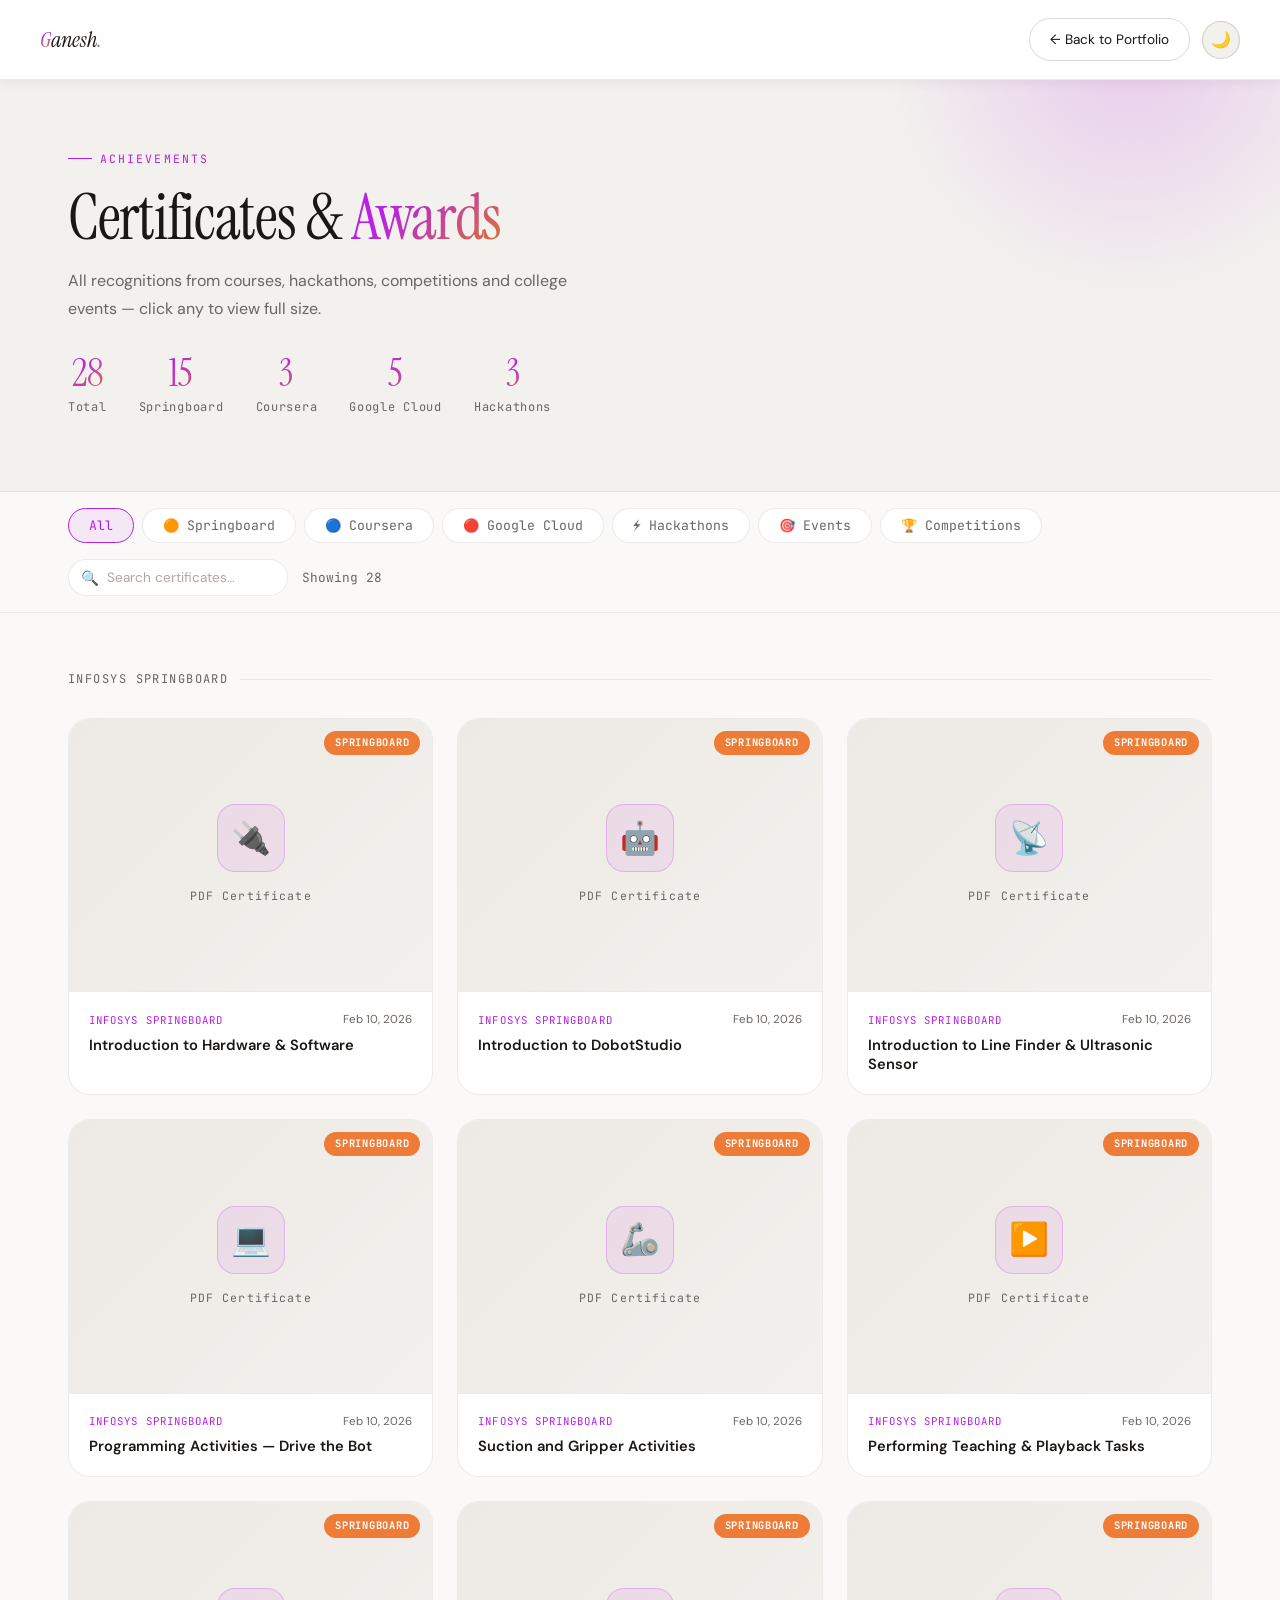
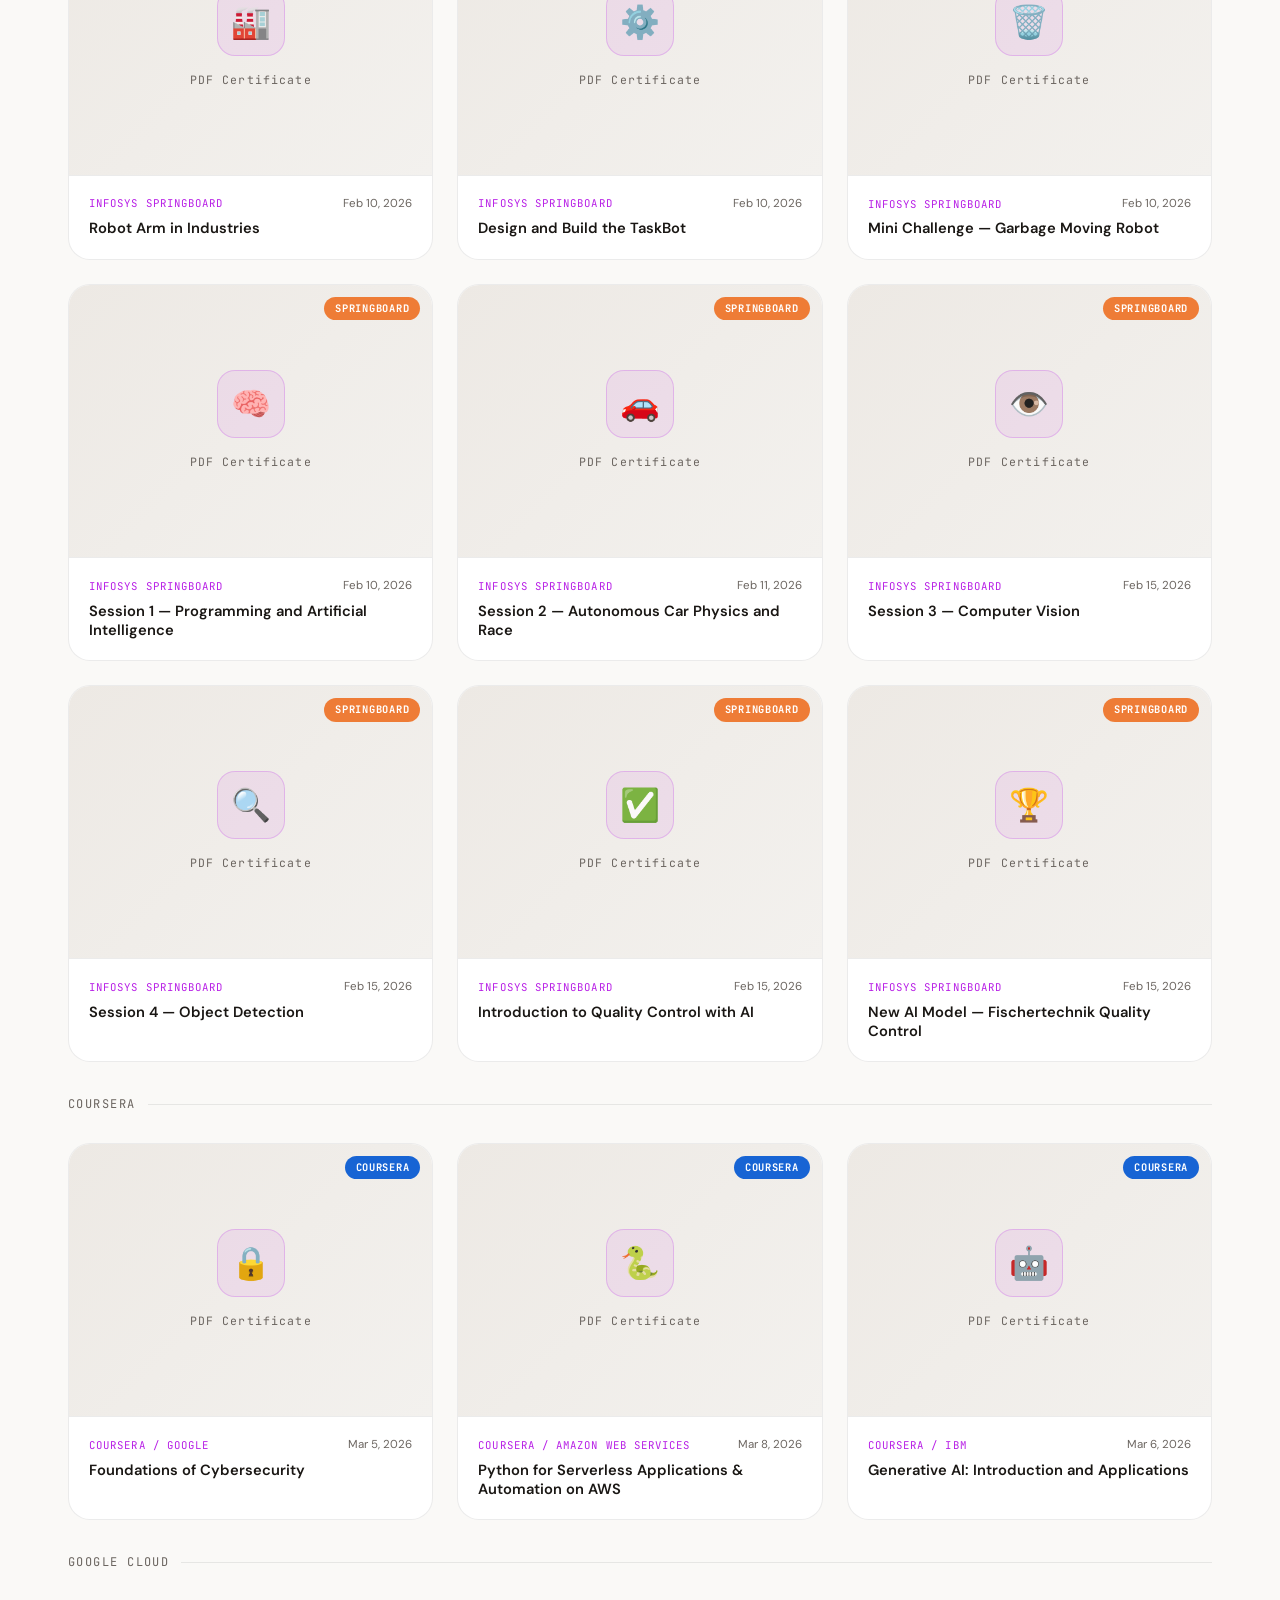
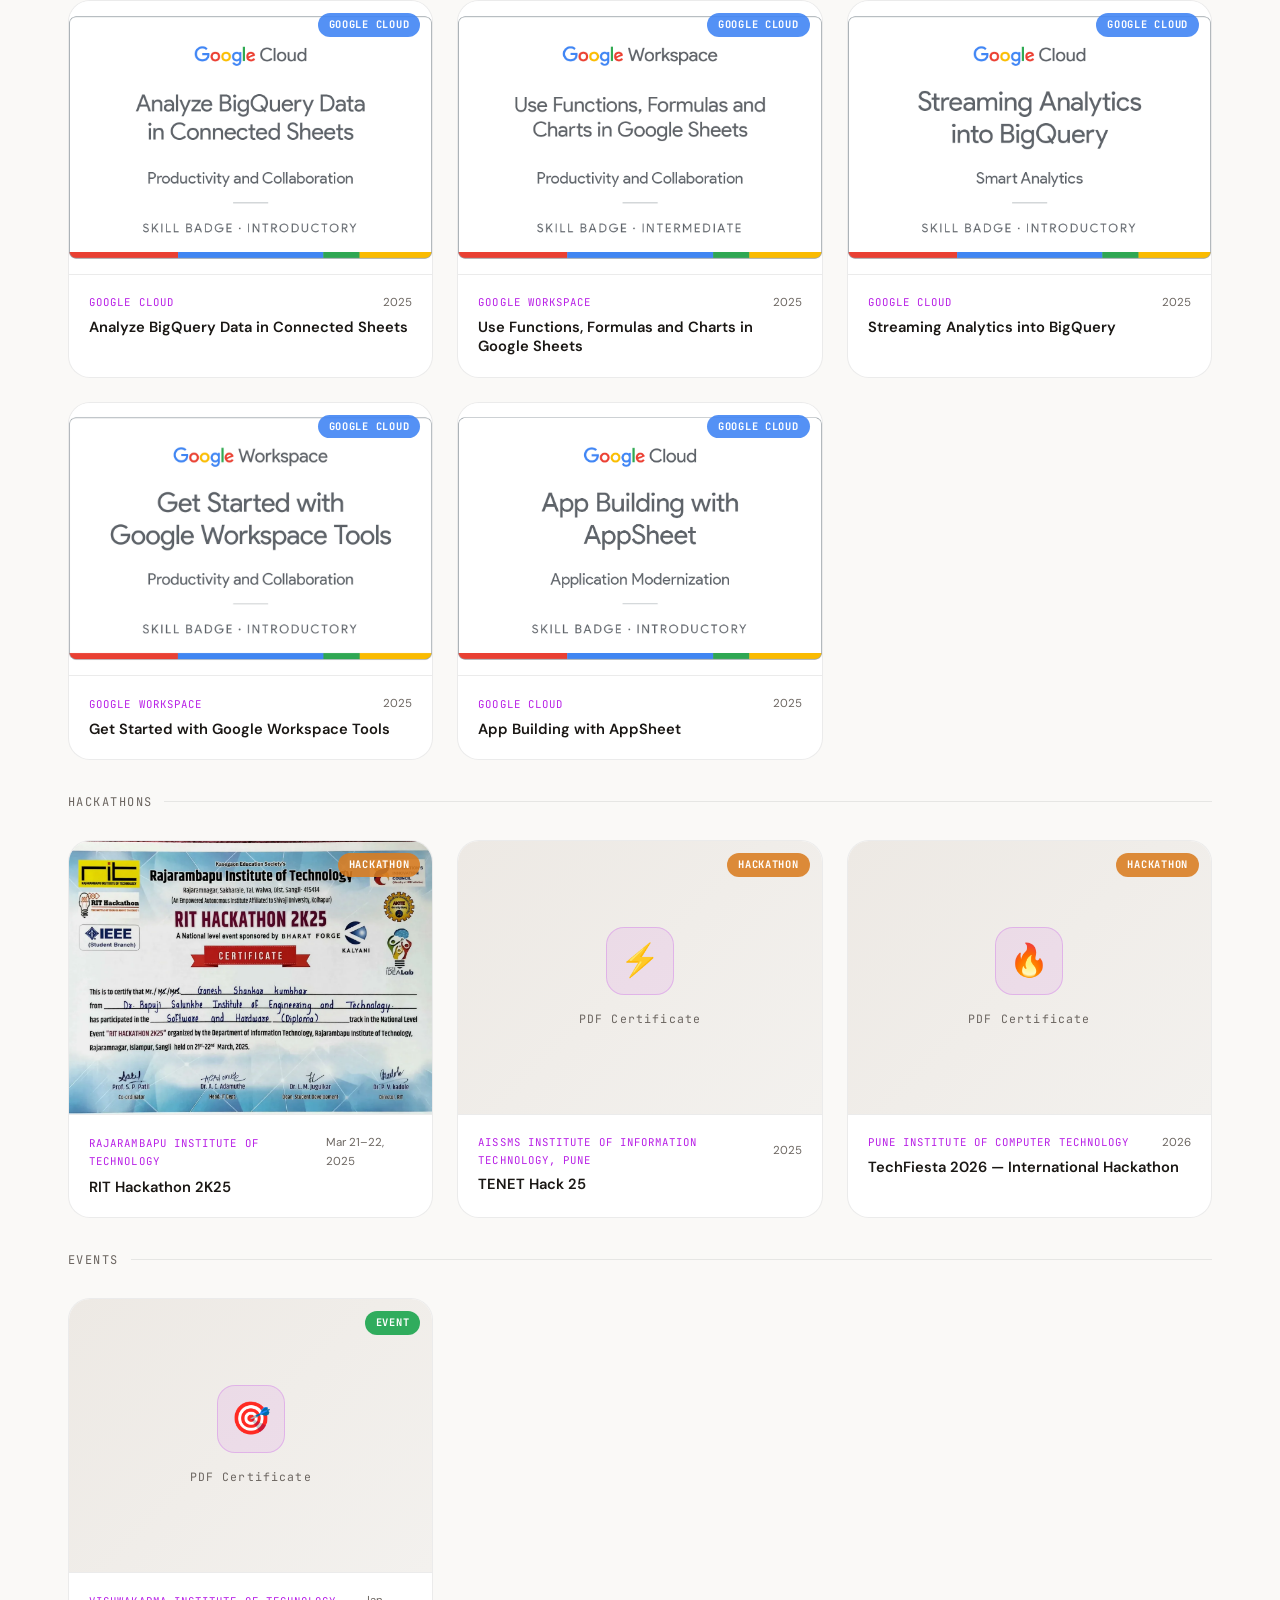
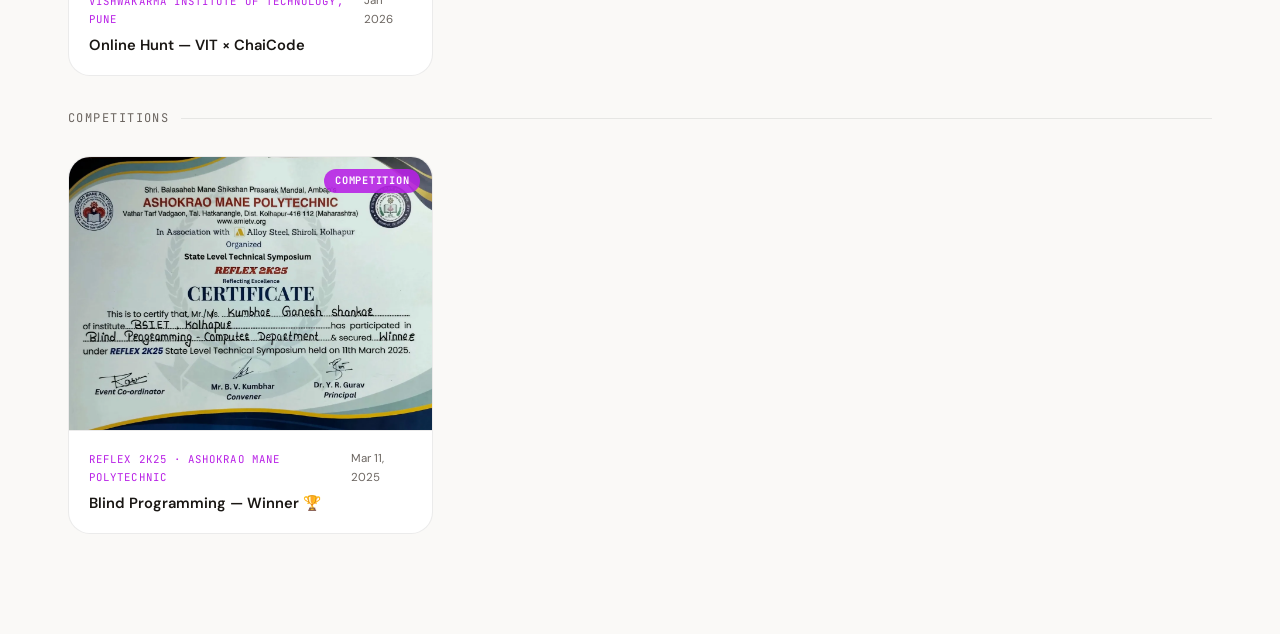
==== certificates.html @ c83dd545 "Fresh portfolio deploy" ====
<!DOCTYPE html>
<html lang="en" data-theme="light">
<head>
  <meta charset="UTF-8" />
  <meta name="viewport" content="width=device-width, initial-scale=1.0" />
  <title>Certificates & Awards — Ganesh Kumbhar</title>
  <link rel="preconnect" href="https://fonts.googleapis.com" />
  <link rel="preconnect" href="https://fonts.gstatic.com" crossorigin />
  <link href="https://fonts.googleapis.com/css2?family=Instrument+Serif:ital@0;1&family=DM+Sans:ital,opsz,wght@0,9..40,300;0,9..40,400;0,9..40,500;0,9..40,600&family=JetBrains+Mono:wght@400;500&display=swap" rel="stylesheet" />
  <link rel="icon" type="image/svg+xml" href="data:image/svg+xml,<svg xmlns='http://www.w3.org/2000/svg' viewBox='0 0 100 100'><defs><linearGradient id='g' x1='0%25' y1='0%25' x2='100%25' y2='100%25'><stop offset='0%25' style='stop-color:%23b820e6'/><stop offset='100%25' style='stop-color:%23da7d20'/></linearGradient></defs><rect width='100' height='100' rx='22' fill='url(%23g)'/><text x='50' y='72' font-family='Georgia' font-size='62' font-weight='bold' fill='white' text-anchor='middle'>G</text></svg>" />
  <style>
  :root {
    --bg:#faf9f7; --bg2:#f3f1ee; --bg3:#ede9e4;
    --surface:#ffffff;
    --border:rgba(0,0,0,0.08);
    --border2:rgba(0,0,0,0.15);
    --text:#1a1714; --text2:#6b6560; --text3:#b0a99f;
    --accent:#b820e6; --accent2:#da7d20;
    --accent-soft:rgba(184,32,230,0.08);
    --accent-glow:rgba(184,32,230,0.18);
    --grad:linear-gradient(135deg,#b820e6,#da7d20);
    --grad-text:linear-gradient(135deg,#b820e6 30%,#da7d20);
    --shadow-sm:0 2px 12px rgba(0,0,0,0.06);
    --shadow-md:0 8px 32px rgba(0,0,0,0.10);
    --shadow-lg:0 24px 60px rgba(0,0,0,0.13);
    --radius:14px; --radius-lg:22px; --radius-xl:32px;
    --ease:cubic-bezier(.4,0,.2,1); --t:0.28s;
  }
  [data-theme="dark"] {
    --bg:#0e0c0a; --bg2:#141210; --bg3:#1c1916;
    --surface:#1e1b17;
    --border:rgba(255,255,255,0.07);
    --border2:rgba(255,255,255,0.14);
    --text:#f0ece6; --text2:#9a9089; --text3:#4a4540;
    --accent:#d44aff; --accent2:#ff8c30;
    --accent-soft:rgba(212,74,255,0.10);
    --accent-glow:rgba(212,74,255,0.22);
    --grad:linear-gradient(135deg,#d44aff,#ff8c30);
    --grad-text:linear-gradient(135deg,#d44aff 30%,#ff8c30);
    --shadow-sm:0 2px 12px rgba(0,0,0,0.3);
    --shadow-md:0 8px 32px rgba(0,0,0,0.4);
    --shadow-lg:0 24px 60px rgba(0,0,0,0.55);
  }
  *,*::before,*::after{margin:0;padding:0;box-sizing:border-box}
  html{scroll-behavior:smooth}
  body{font-family:'DM Sans',sans-serif;background:var(--bg);color:var(--text);line-height:1.7;overflow-x:hidden;transition:background var(--t) var(--ease),color var(--t) var(--ease)}
  a{color:inherit;text-decoration:none}
  img{display:block;max-width:100%}
  button{font-family:inherit;cursor:pointer}
  ::-webkit-scrollbar{width:4px}
  ::-webkit-scrollbar-track{background:var(--bg)}
  ::-webkit-scrollbar-thumb{background:var(--accent);border-radius:2px}
  ::selection{background:var(--accent-soft);color:var(--accent)}
  .container{max-width:1200px;margin:0 auto;padding:0 28px}
  .grad-text{background:var(--grad-text);-webkit-background-clip:text;-webkit-text-fill-color:transparent;background-clip:text}
  .reveal{opacity:0;transform:translateY(22px);transition:opacity .6s var(--ease),transform .6s var(--ease)}
  .reveal.in{opacity:1;transform:none}
  /* NAV */
  .nav{
    position:fixed;top:0;inset-inline:0;z-index:999;
    padding:18px 40px;
    display:flex;align-items:center;justify-content:space-between;
    background:var(--surface);
    border-bottom:1px solid var(--border);
    box-shadow:var(--shadow-sm);
    backdrop-filter:blur(16px);
    transition:all var(--t) var(--ease);
  }
  .nav-logo{font-family:'Instrument Serif',serif;font-size:1.4rem;font-style:italic;color:var(--text)}
  .nav-logo span{background:var(--grad-text);-webkit-background-clip:text;-webkit-text-fill-color:transparent;background-clip:text}
  .nav-right{display:flex;align-items:center;gap:12px}
  .back-btn{
    display:flex;align-items:center;gap:7px;
    padding:9px 20px;border-radius:50px;
    border:1.5px solid var(--border2);
    font-size:0.85rem;color:var(--text);
    transition:all var(--t) var(--ease);
  }
  .back-btn:hover{border-color:var(--accent);color:var(--accent);transform:translateX(-2px)}
  .theme-btn{
    width:38px;height:38px;border-radius:50%;
    border:1.5px solid var(--border2);background:var(--bg2);
    display:flex;align-items:center;justify-content:center;
    font-size:1rem;transition:all var(--t) var(--ease);color:var(--text2);
  }
  .theme-btn:hover{border-color:var(--accent);transform:rotate(20deg)}
  /* PAGE HERO */
  .page-hero{
    padding:140px 0 72px;
    background:var(--bg2);
    border-bottom:1px solid var(--border);
    position:relative;
    overflow:hidden;
  }
  .page-hero::before{
    content:'';position:absolute;top:-200px;right:-100px;
    width:500px;height:500px;border-radius:50%;
    background:radial-gradient(circle,var(--accent-glow),transparent 70%);
    pointer-events:none;
  }
  .page-hero-tag{
    display:inline-flex;align-items:center;gap:8px;
    font-family:'JetBrains Mono',monospace;font-size:0.72rem;
    color:var(--accent);letter-spacing:0.18em;text-transform:uppercase;
    margin-bottom:16px;
  }
  .page-hero-tag::before{content:'';display:inline-block;width:24px;height:1px;background:var(--accent)}
  .page-hero h1{
    font-family:'Instrument Serif',serif;
    font-size:clamp(2.4rem,5vw,4rem);
    font-weight:400;line-height:1.05;letter-spacing:-0.02em;
    margin-bottom:16px;
  }
  .page-hero p{color:var(--text2);font-size:1rem;max-width:500px;margin-bottom:32px}
  .cert-stats{display:flex;gap:32px;flex-wrap:wrap}
  .cert-stat{text-align:center}
  .cert-stat-n{
    font-family:'Instrument Serif',serif;font-size:2.4rem;
    background:var(--grad-text);-webkit-background-clip:text;-webkit-text-fill-color:transparent;background-clip:text;
    display:block;line-height:1;
  }
  .cert-stat-l{font-size:0.75rem;color:var(--text2);font-family:'JetBrains Mono',monospace;letter-spacing:0.06em}
  /* TOOLBAR */
  .toolbar{
    position:sticky;top:57px;z-index:100;
    background:var(--bg);
    border-bottom:1px solid var(--border);
    padding:16px 0;
    backdrop-filter:blur(12px);
  }
  .toolbar-inner{display:flex;align-items:center;justify-content:space-between;gap:16px;flex-wrap:wrap}
  .filter-tabs{display:flex;gap:8px;flex-wrap:wrap}
  .ftab{
    padding:8px 20px;border-radius:50px;
    border:1.5px solid var(--border);background:var(--surface);
    font-size:0.82rem;font-family:'JetBrains Mono',monospace;
    color:var(--text2);transition:all var(--t) var(--ease);
  }
  .ftab.active,.ftab:hover{background:var(--accent-soft);border-color:var(--accent);color:var(--accent)}
  .search-wrap{position:relative}
  .search-input{
    padding:9px 16px 9px 38px;
    border:1.5px solid var(--border);border-radius:50px;
    background:var(--surface);color:var(--text);
    font-family:'DM Sans',sans-serif;font-size:0.85rem;
    width:220px;outline:none;
    transition:all var(--t) var(--ease);
  }
  .search-input:focus{border-color:var(--accent);box-shadow:0 0 0 3px var(--accent-soft);width:260px}
  .search-input::placeholder{color:var(--text3)}
  .search-icon{position:absolute;left:13px;top:50%;transform:translateY(-50%);font-size:0.9rem;pointer-events:none;color:var(--text3)}
  .count-label{font-size:0.8rem;color:var(--text2);font-family:'JetBrains Mono',monospace;white-space:nowrap}
  /* GALLERY */
  .gallery-section{padding:48px 0 100px}
  .cert-gallery{
    display:grid;
    grid-template-columns:repeat(auto-fill,minmax(290px,1fr));
    gap:24px;
  }
  .cert-group-label{
    grid-column:1/-1;
    display:flex;align-items:center;gap:12px;
    padding:8px 0 4px;
    font-family:'JetBrains Mono',monospace;font-size:0.75rem;
    color:var(--text2);letter-spacing:0.12em;text-transform:uppercase;
  }
  .cert-group-label::after{content:'';flex:1;height:1px;background:var(--border)}
  .cert-tile{
    background:var(--surface);
    border:1.5px solid var(--border);
    border-radius:var(--radius-lg);
    overflow:hidden;cursor:pointer;
    transition:all var(--t) var(--ease);
    position:relative;
  }
  .cert-tile:hover{border-color:var(--accent);transform:translateY(-6px);box-shadow:var(--shadow-lg)}
  .cert-thumb{
    width:100%;aspect-ratio:4/3;
    background:var(--bg3);
    display:flex;align-items:center;justify-content:center;
    position:relative;overflow:hidden;
  }
  .cert-thumb img{
    width:100%;height:100%;object-fit:cover;
    transition:transform 0.4s var(--ease);
  }
  .cert-tile:hover .cert-thumb img{transform:scale(1.06)}
  .thumb-pdf{
    width:100%;height:100%;
    display:flex;flex-direction:column;align-items:center;justify-content:center;gap:14px;
    background:linear-gradient(135deg,var(--bg3),var(--bg2));
  }
  .thumb-pdf-icon{
    width:68px;height:68px;border-radius:18px;
    background:var(--accent-soft);border:1.5px solid rgba(184,32,230,0.22);
    display:flex;align-items:center;justify-content:center;font-size:2rem;
  }
  .thumb-pdf span{font-size:0.72rem;color:var(--text2);font-family:'JetBrains Mono',monospace;letter-spacing:0.1em}
  .thumb-placeholder{
    width:100%;height:100%;
    display:flex;flex-direction:column;align-items:center;justify-content:center;gap:10px;
  }
  .thumb-placeholder .ph-emoji{font-size:2.8rem;opacity:.45}
  .thumb-placeholder span{font-size:0.7rem;color:var(--text3);font-family:'JetBrains Mono',monospace}
  .thumb-overlay{
    position:absolute;inset:0;
    background:rgba(0,0,0,0.48);
    display:flex;align-items:center;justify-content:center;
    opacity:0;transition:opacity var(--t) var(--ease);
  }
  .cert-tile:hover .thumb-overlay{opacity:1}
  .view-pill{
    padding:10px 26px;background:#fff;color:#000;
    border-radius:50px;font-size:0.85rem;font-weight:700;
    display:flex;align-items:center;gap:6px;
    transform:translateY(8px);transition:transform var(--t) var(--ease);
  }
  .cert-tile:hover .view-pill{transform:translateY(0)}
  .ribbon{
    position:absolute;top:12px;right:12px;
    padding:3px 11px;border-radius:50px;
    font-size:0.65rem;font-family:'JetBrains Mono',monospace;
    font-weight:700;text-transform:uppercase;letter-spacing:0.07em;
  }
  .ribbon.springboard{background:rgba(239,113,35,.9);color:#fff}
  .ribbon.coursera{background:rgba(0,86,210,.9);color:#fff}
  .ribbon.google{background:rgba(66,133,244,.9);color:#fff}
  .ribbon.hackathon{background:rgba(218,125,32,.88);color:#fff}
  .ribbon.event{background:rgba(22,163,74,.88);color:#fff}
  .ribbon.competition{background:rgba(184,32,230,.88);color:#fff}
  .cert-info{padding:18px 20px 20px;border-top:1px solid var(--border)}
  .cert-meta{display:flex;align-items:center;justify-content:space-between;margin-bottom:6px}
  .cert-issuer{font-family:'JetBrains Mono',monospace;font-size:0.67rem;color:var(--accent);letter-spacing:0.1em;text-transform:uppercase}
  .cert-date{font-size:0.72rem;color:var(--text2)}
  .cert-name{font-weight:600;font-size:0.92rem;color:var(--text);line-height:1.3}
  .empty-state{
    grid-column:1/-1;text-align:center;
    padding:80px 20px;color:var(--text2);
  }
  .empty-state-icon{font-size:3rem;margin-bottom:16px}
  .empty-state h3{font-family:'Instrument Serif',serif;font-size:1.4rem;margin-bottom:8px;color:var(--text)}
  /* LIGHTBOX */
  .lightbox{
    position:fixed;inset:0;z-index:9000;
    background:rgba(0,0,0,0.93);
    display:flex;align-items:center;justify-content:center;
    padding:20px;
    opacity:0;pointer-events:none;
    transition:opacity 0.22s var(--ease);
  }
  .lightbox.open{opacity:1;pointer-events:all}
  .lb-box{
    position:relative;
    max-width:920px;width:100%;max-height:92vh;
    background:var(--surface);border-radius:var(--radius-xl);
    overflow:hidden;display:flex;flex-direction:column;
    transform:scale(0.93);transition:transform 0.26s var(--ease);
    box-shadow:0 40px 100px rgba(0,0,0,0.65);
  }
  .lightbox.open .lb-box{transform:scale(1)}
  .lb-head{
    display:flex;align-items:flex-start;justify-content:space-between;gap:16px;
    padding:22px 24px 14px;flex-shrink:0;
    border-bottom:1px solid var(--border);
  }
  .lb-issuer-tag{font-family:'JetBrains Mono',monospace;font-size:0.68rem;color:var(--accent);letter-spacing:0.12em;text-transform:uppercase}
  .lb-title{font-family:'Instrument Serif',serif;font-size:1.35rem;color:var(--text);margin-top:3px}
  .lb-head-right{display:flex;align-items:center;gap:8px;flex-shrink:0}
  .lb-verify{
    display:flex;align-items:center;gap:6px;
    padding:8px 18px;border-radius:50px;
    background:rgba(34,197,94,0.12);color:#16a34a;
    border:1.5px solid rgba(34,197,94,0.3);
    font-size:0.82rem;font-weight:600;
    transition:all var(--t) var(--ease);
  }
  [data-theme="dark"] .lb-verify{color:#4ade80;border-color:rgba(74,222,128,0.3);background:rgba(74,222,128,0.08)}
  .lb-verify:hover{transform:translateY(-1px);box-shadow:0 4px 14px rgba(34,197,94,0.2)}
  .lb-download{
    display:flex;align-items:center;gap:6px;
    padding:8px 18px;border-radius:50px;
    background:var(--grad);color:#fff;
    font-size:0.82rem;font-weight:600;
    transition:all var(--t) var(--ease);
  }
  .lb-download:hover{transform:translateY(-1px);box-shadow:0 6px 20px var(--accent-glow)}
  .lb-close{
    width:36px;height:36px;border-radius:50%;
    border:1.5px solid var(--border2);background:var(--bg2);
    color:var(--text2);display:flex;align-items:center;justify-content:center;
    font-size:1rem;cursor:pointer;transition:all var(--t) var(--ease);
  }
  .lb-close:hover{background:var(--accent);color:#fff;border-color:var(--accent)}
  .lb-body{
    flex:1;overflow:auto;
    padding:20px 24px;
    display:flex;align-items:center;justify-content:center;
    min-height:300px;
  }
  .lb-body img{
    max-width:100%;max-height:62vh;
    border-radius:var(--radius);object-fit:contain;
    box-shadow:var(--shadow-md);
  }
  .lb-pdf{width:100%;height:62vh;border:none;border-radius:var(--radius)}
  .lb-foot{
    display:flex;align-items:center;justify-content:space-between;
    padding:14px 24px;border-top:1px solid var(--border);flex-shrink:0;
  }
  .lb-nav-btn{
    display:flex;align-items:center;gap:6px;
    padding:9px 20px;border-radius:50px;
    border:1.5px solid var(--border2);background:var(--surface);
    font-size:0.83rem;color:var(--text2);cursor:pointer;
    transition:all var(--t) var(--ease);
  }
  .lb-nav-btn:hover:not(:disabled){border-color:var(--accent);color:var(--accent)}
  .lb-nav-btn:disabled{opacity:0.3;cursor:not-allowed}
  .lb-counter{font-family:'JetBrains Mono',monospace;font-size:0.78rem;color:var(--text2)}
  /* RESPONSIVE */
  @media(max-width:768px){
    .nav{padding:14px 20px}
    .toolbar-inner{flex-direction:column;align-items:flex-start;gap:12px}
    .search-input{width:100%}
    .search-input:focus{width:100%}
    .cert-gallery{grid-template-columns:repeat(auto-fill,minmax(240px,1fr))}
    .lb-head{flex-direction:column}
    .lb-head-right{width:100%;justify-content:flex-end}
  }
  @media(max-width:480px){
    .cert-gallery{grid-template-columns:1fr 1fr}
    .cert-stats{gap:20px}
  }
  </style>
</head>
<body>

<!-- NAV -->
<header class="nav">
  <a href="index.html" class="nav-logo"><span>G</span>anesh<span>.</span></a>
  <div class="nav-right">
    <a href="index.html" class="back-btn">← Back to Portfolio</a>
    <button class="theme-btn" id="themeBtn">🌙</button>
  </div>
</header>

<!-- PAGE HERO -->
<div class="page-hero">
  <div class="container">
    <div class="page-hero-tag">Achievements</div>
    <h1>Certificates &amp; <span class="grad-text">Awards</span></h1>
    <p>All recognitions from courses, hackathons, competitions and college events — click any to view full size.</p>
    <div class="cert-stats">
      <div class="cert-stat"><span class="cert-stat-n" id="totalCount">0</span><span class="cert-stat-l">Total</span></div>
      <div class="cert-stat"><span class="cert-stat-n" id="sbCount">0</span><span class="cert-stat-l">Springboard</span></div>
      <div class="cert-stat"><span class="cert-stat-n" id="courseraCount">0</span><span class="cert-stat-l">Coursera</span></div>
      <div class="cert-stat"><span class="cert-stat-n" id="googleCount">0</span><span class="cert-stat-l">Google Cloud</span></div>
      <div class="cert-stat"><span class="cert-stat-n" id="hackCount">0</span><span class="cert-stat-l">Hackathons</span></div>
    </div>
  </div>
</div>

<!-- TOOLBAR -->
<div class="toolbar">
  <div class="container">
    <div class="toolbar-inner">
      <div class="filter-tabs" id="filterTabs">
        <button class="ftab active" data-filter="all">All</button>
        <button class="ftab" data-filter="springboard">🟠 Springboard</button>
        <button class="ftab" data-filter="coursera">🔵 Coursera</button>
        <button class="ftab" data-filter="google">🔴 Google Cloud</button>
        <button class="ftab" data-filter="hackathon">⚡ Hackathons</button>
        <button class="ftab" data-filter="event">🎯 Events</button>
        <button class="ftab" data-filter="competition">🏆 Competitions</button>
      </div>
      <div style="display:flex;align-items:center;gap:14px">
        <div class="search-wrap">
          <span class="search-icon">🔍</span>
          <input type="text" class="search-input" id="searchInput" placeholder="Search certificates…" />
        </div>
        <span class="count-label" id="countLabel">Showing 0</span>
      </div>
    </div>
  </div>
</div>

<!-- GALLERY -->
<div class="gallery-section">
  <div class="container">
    <div class="cert-gallery" id="certGallery"></div>
  </div>
</div>

<!-- LIGHTBOX -->
<div class="lightbox" id="lightbox">
  <div class="lb-box">
    <div class="lb-head">
      <div class="lb-title-wrap">
        <div class="lb-issuer-tag" id="lbIssuer"></div>
        <div class="lb-title" id="lbTitle"></div>
      </div>
      <div class="lb-head-right">
        <a href="#" class="lb-verify" id="lbVerify" target="_blank" rel="noopener" style="display:none">✓ Verify</a>
        <a href="#" class="lb-download" id="lbDownload" download>↓ Download</a>
        <button class="lb-close" id="lbClose">✕</button>
      </div>
    </div>
    <div class="lb-body" id="lbBody"></div>
    <div class="lb-foot">
      <button class="lb-nav-btn" id="lbPrev">← Prev</button>
      <span class="lb-counter" id="lbCounter"></span>
      <button class="lb-nav-btn" id="lbNext">Next →</button>
    </div>
  </div>
</div>

<script>
/* ════════════════════════════════════════════════════════
   CERTIFICATES DATA
   Add your certificates here. Each entry:
   {
     name:     "Certificate title",
     issuer:   "Who gave it",
     date:     "2024",
     category: "springboard" | "coursera" | "google" | "hackathon" | "event" | "competition",
     file:     "assets/certificates/filename.pdf",
     type:     "image" | "pdf",
     emoji:    "🏆",
     verify:   "https://verify-url" (optional)
   }
════════════════════════════════════════════════════════ */
const CERTIFICATES = [

  // ── INFOSYS SPRINGBOARD ──────────────────────────────
  {
    name:     "Introduction to Hardware & Software",
    issuer:   "Infosys Springboard",
    date:     "Feb 10, 2026",
    category: "springboard",
    file:     "assets/certificates/fb19ee50-abc8-42c9-9aa2-d61047f1b77a.pdf",
    type:     "pdf",
    emoji:    "🔌"
  },
  {
    name:     "Introduction to DobotStudio",
    issuer:   "Infosys Springboard",
    date:     "Feb 10, 2026",
    category: "springboard",
    file:     "assets/certificates/9d2f3bf6-fa56-4d3c-bd09-54dcb688a573.pdf",
    type:     "pdf",
    emoji:    "🤖"
  },
  {
    name:     "Introduction to Line Finder & Ultrasonic Sensor",
    issuer:   "Infosys Springboard",
    date:     "Feb 10, 2026",
    category: "springboard",
    file:     "assets/certificates/01395ba8-1122-4c02-a45e-0b570861742b.pdf",
    type:     "pdf",
    emoji:    "📡"
  },
  {
    name:     "Programming Activities — Drive the Bot",
    issuer:   "Infosys Springboard",
    date:     "Feb 10, 2026",
    category: "springboard",
    file:     "assets/certificates/4e68d6aa-f9d9-437b-81a7-be006b5d7a54.pdf",
    type:     "pdf",
    emoji:    "💻"
  },
  {
    name:     "Suction and Gripper Activities",
    issuer:   "Infosys Springboard",
    date:     "Feb 10, 2026",
    category: "springboard",
    file:     "assets/certificates/7629a579-461d-44b0-a54c-0fa83e1f9a77.pdf",
    type:     "pdf",
    emoji:    "🦾"
  },
  {
    name:     "Performing Teaching & Playback Tasks",
    issuer:   "Infosys Springboard",
    date:     "Feb 10, 2026",
    category: "springboard",
    file:     "assets/certificates/62a3879d-8330-451e-a458-6778b91932ed.pdf",
    type:     "pdf",
    emoji:    "▶️"
  },
  {
    name:     "Robot Arm in Industries",
    issuer:   "Infosys Springboard",
    date:     "Feb 10, 2026",
    category: "springboard",
    file:     "assets/certificates/77e4c32e-cb63-48eb-92df-6eb275bcfd8d.pdf",
    type:     "pdf",
    emoji:    "🏭"
  },
  {
    name:     "Design and Build the TaskBot",
    issuer:   "Infosys Springboard",
    date:     "Feb 10, 2026",
    category: "springboard",
    file:     "assets/certificates/ced9f6b4-4d2a-41b0-88b3-05bdcecce5d4.pdf",
    type:     "pdf",
    emoji:    "⚙️"
  },
  {
    name:     "Mini Challenge — Garbage Moving Robot",
    issuer:   "Infosys Springboard",
    date:     "Feb 10, 2026",
    category: "springboard",
    file:     "assets/certificates/9f26fb10-0e42-4bc0-a3c1-38754a589a91.pdf",
    type:     "pdf",
    emoji:    "🗑️"
  },
  {
    name:     "Session 1 — Programming and Artificial Intelligence",
    issuer:   "Infosys Springboard",
    date:     "Feb 10, 2026",
    category: "springboard",
    file:     "assets/certificates/91cfcf59-3121-4256-a6a0-05dea7fd720e.pdf",
    type:     "pdf",
    emoji:    "🧠"
  },
  {
    name:     "Session 2 — Autonomous Car Physics and Race",
    issuer:   "Infosys Springboard",
    date:     "Feb 11, 2026",
    category: "springboard",
    file:     "assets/certificates/0d23f0a6-4027-4cfb-8fca-58deffffca71.pdf",
    type:     "pdf",
    emoji:    "🚗"
  },
  {
    name:     "Session 3 — Computer Vision",
    issuer:   "Infosys Springboard",
    date:     "Feb 15, 2026",
    category: "springboard",
    file:     "assets/certificates/173727fc-0a69-4cb6-8beb-a84d348a62c0.pdf",
    type:     "pdf",
    emoji:    "👁️"
  },
  {
    name:     "Session 4 — Object Detection",
    issuer:   "Infosys Springboard",
    date:     "Feb 15, 2026",
    category: "springboard",
    file:     "assets/certificates/c459a658-c5ee-4768-aff8-29eed4f41b7a.pdf",
    type:     "pdf",
    emoji:    "🔍"
  },
  {
    name:     "Introduction to Quality Control with AI",
    issuer:   "Infosys Springboard",
    date:     "Feb 15, 2026",
    category: "springboard",
    file:     "assets/certificates/6bf603cf-d1c0-48ad-ae2c-16d1e60ac868.pdf",
    type:     "pdf",
    emoji:    "✅"
  },
  {
    name:     "New AI Model — Fischertechnik Quality Control",
    issuer:   "Infosys Springboard",
    date:     "Feb 15, 2026",
    category: "springboard",
    file:     "assets/certificates/f8262c94-da0d-4831-9eb9-ff8840fa110b.pdf",
    type:     "pdf",
    emoji:    "🏆"
  },

  // ── COURSERA ─────────────────────────────────────────
  {
    name:     "Foundations of Cybersecurity",
    issuer:   "Coursera / Google",
    date:     "Mar 5, 2026",
    category: "coursera",
    file:     "assets/certificates/Coursera 2M5XYC8GE4TY.pdf",
    type:     "pdf",
    emoji:    "🔒",
    verify:   "https://coursera.org/verify/2M5XYC8GE4TY"
  },
  {
    name:     "Python for Serverless Applications & Automation on AWS",
    issuer:   "Coursera / Amazon Web Services",
    date:     "Mar 8, 2026",
    category: "coursera",
    file:     "assets/certificates/Coursera 2P3JM8KE1YGI.pdf",
    type:     "pdf",
    emoji:    "🐍",
    verify:   "https://coursera.org/verify/2P3JM8KE1YGI"
  },
  {
    name:     "Generative AI: Introduction and Applications",
    issuer:   "Coursera / IBM",
    date:     "Mar 6, 2026",
    category: "coursera",
    file:     "assets/certificates/Coursera 6VVRKOBNHQ84.pdf",
    type:     "pdf",
    emoji:    "🤖",
    verify:   "https://coursera.org/verify/6VVRKOBNHQ84"
  },

  // ── GOOGLE CLOUD / WORKSPACE ─────────────────────────
  {
    name:     "Analyze BigQuery Data in Connected Sheets",
    issuer:   "Google Cloud",
    date:     "2025",
    category: "google",
    file:     "assets/certificates/google/analyze-bigquery-data-in-connected-sheets-skill-bad__1_.png",
    type:     "image",
    emoji:    "☁️"
  },
  {
    name:     "Use Functions, Formulas and Charts in Google Sheets",
    issuer:   "Google Workspace",
    date:     "2025",
    category: "google",
    file:     "assets/certificates/google/use-functions-formulas-and-charts-in-google-sheets-__1_.png",
    type:     "image",
    emoji:    "📊"
  },
  {
    name:     "Streaming Analytics into BigQuery",
    issuer:   "Google Cloud",
    date:     "2025",
    category: "google",
    file:     "assets/certificates/google/streaming-analytics-into-bigquery-skill-badge__1_.png",
    type:     "image",
    emoji:    "📡"
  },
  {
    name:     "Get Started with Google Workspace Tools",
    issuer:   "Google Workspace",
    date:     "2025",
    category: "google",
    file:     "assets/certificates/google/get-started-with-google-workspace-tools-skill-badge__2_.png",
    type:     "image",
    emoji:    "🔧"
  },
  {
    name:     "App Building with AppSheet",
    issuer:   "Google Cloud",
    date:     "2025",
    category: "google",
    file:     "assets/certificates/google/app-building-with-appsheet-skill-badge__1_.png",
    type:     "image",
    emoji:    "📱"
  },

  // ── HACKATHONS ────────────────────────────────────────
  {
    name:     "RIT Hackathon 2K25",
    issuer:   "Rajarambapu Institute of Technology",
    date:     "Mar 21–22, 2025",
    category: "hackathon",
    file:     "assets/certificates/hackathon/rit-hackathon-2k25.png",
    type:     "image",
    emoji:    "⚡"
  },
  {
    name:     "TENET Hack 25",
    issuer:   "AISSMS Institute of Information Technology, Pune",
    date:     "2025",
    category: "hackathon",
    file:     "assets/certificates/hackathon/TENET.pdf",
    type:     "pdf",
    emoji:    "⚡"
  },
  {
    name:     "TechFiesta 2026 — International Hackathon",
    issuer:   "Pune Institute of Computer Technology",
    date:     "2026",
    category: "hackathon",
    file:     "assets/certificates/hackathon/BlueFlame.pdf",
    type:     "pdf",
    emoji:    "🔥"
  },

  // ── COMPETITIONS ──────────────────────────────────────
  {
    name:     "Blind Programming — Winner 🏆",
    issuer:   "REFLEX 2K25 · Ashokrao Mane Polytechnic",
    date:     "Mar 11, 2025",
    category: "competition",
    file:     "assets/certificates/competition/reflex-2k25-winner.png",
    type:     "image",
    emoji:    "🏆"
  },

  // ── EVENTS ────────────────────────────────────────────
  {
    name:     "Online Hunt — VIT × ChaiCode",
    issuer:   "Vishwakarma Institute of Technology, Pune",
    date:     "Jan 2026",
    category: "event",
    file:     "assets/certificates/event/Online_Hunt.pdf",
    type:     "pdf",
    emoji:    "🎯"
  },

];

/* ════════════════════════════════════════════════════════
   THEME
════════════════════════════════════════════════════════ */
const html     = document.documentElement;
const themeBtn = document.getElementById('themeBtn');
setTheme(localStorage.getItem('theme') || 'light');
function setTheme(t) {
  html.setAttribute('data-theme', t);
  themeBtn.textContent = t === 'dark' ? '☀️' : '🌙';
  localStorage.setItem('theme', t);
}
themeBtn.addEventListener('click', () => setTheme(html.getAttribute('data-theme') === 'dark' ? 'light' : 'dark'));

/* ════════════════════════════════════════════════════════
   RENDER
════════════════════════════════════════════════════════ */
const gallery     = document.getElementById('certGallery');
const countLabel  = document.getElementById('countLabel');
const searchInput = document.getElementById('searchInput');

let activeFilter = 'all';
let activeSearch = '';
let visibleCerts = [];
let lbIndex      = 0;

function ribbonClass(cat) {
  return { springboard:'springboard', coursera:'coursera', google:'google', hackathon:'hackathon', event:'event', competition:'competition' }[cat] || 'event';
}
function ribbonLabel(cat) {
  return { springboard:'Springboard', coursera:'Coursera', google:'Google Cloud', hackathon:'Hackathon', event:'Event', competition:'Competition' }[cat] || cat;
}

function makeTile(cert, globalIdx) {
  const div = document.createElement('div');
  div.className = 'cert-tile reveal';
  div.dataset.category = cert.category;

  let thumbInner = '';
  if (cert.type === 'pdf') {
    thumbInner = `<div class="thumb-pdf">
      <div class="thumb-pdf-icon">${cert.emoji}</div>
      <span>PDF Certificate</span>
    </div>`;
  } else {
    thumbInner = `<img src="${cert.file}" alt="${cert.name}"
      onerror="this.parentElement.innerHTML=\`<div class='thumb-placeholder'>
        <span class='ph-emoji'>${cert.emoji}</span>
        <span>Image not found</span>
      </div>\`" />`;
  }

  div.innerHTML = `
    <div class="cert-thumb">
      ${thumbInner}
      <div class="thumb-overlay"><div class="view-pill">👁 View</div></div>
      <span class="ribbon ${ribbonClass(cert.category)}">${ribbonLabel(cert.category)}</span>
    </div>
    <div class="cert-info">
      <div class="cert-meta">
        <span class="cert-issuer">${cert.issuer}</span>
        <span class="cert-date">${cert.date}</span>
      </div>
      <div class="cert-name">${cert.name}</div>
    </div>`;

  div.addEventListener('click', () => openLightbox(globalIdx));
  return div;
}

function render() {
  gallery.innerHTML = '';
  const q = activeSearch.toLowerCase();

  visibleCerts = CERTIFICATES.filter(c => {
    const matchCat    = activeFilter === 'all' || c.category === activeFilter;
    const matchSearch = !q || c.name.toLowerCase().includes(q) || c.issuer.toLowerCase().includes(q);
    return matchCat && matchSearch;
  });

  if (!visibleCerts.length) {
    gallery.innerHTML = `<div class="empty-state">
      <div class="empty-state-icon">🔍</div>
      <h3>No certificates found</h3>
      <p>Try a different filter or search term.</p>
    </div>`;
    countLabel.textContent = 'Showing 0';
    return;
  }

  const showGroups = activeFilter === 'all';
  if (showGroups) {
    const groups = {};
    visibleCerts.forEach(c => { (groups[c.category] = groups[c.category] || []).push(c); });
    const order = ['springboard', 'coursera', 'google', 'hackathon', 'event', 'competition'];
    const names = { springboard:'Infosys Springboard', coursera:'Coursera', google:'Google Cloud', hackathon:'Hackathons', event:'Events', competition:'Competitions' };
    order.forEach(cat => {
      if (!groups[cat]) return;
      const lbl = document.createElement('div');
      lbl.className = 'cert-group-label';
      lbl.textContent = names[cat] || cat;
      gallery.appendChild(lbl);
      groups[cat].forEach(cert => {
        gallery.appendChild(makeTile(cert, CERTIFICATES.indexOf(cert)));
      });
    });
  } else {
    visibleCerts.forEach(cert => {
      gallery.appendChild(makeTile(cert, CERTIFICATES.indexOf(cert)));
    });
  }

  countLabel.textContent = `Showing ${visibleCerts.length}`;
  requestAnimationFrame(() => {
    document.querySelectorAll('.cert-tile.reveal').forEach((el, i) => {
      el.style.transitionDelay = (i % 4) * 0.07 + 's';
      setTimeout(() => el.classList.add('in'), 10);
    });
  });
}

function updateStats() {
  document.getElementById('totalCount').textContent    = CERTIFICATES.length;
  document.getElementById('sbCount').textContent       = CERTIFICATES.filter(c => c.category === 'springboard').length;
  document.getElementById('courseraCount').textContent = CERTIFICATES.filter(c => c.category === 'coursera').length;
  document.getElementById('googleCount').textContent   = CERTIFICATES.filter(c => c.category === 'google').length;
  document.getElementById('hackCount').textContent     = CERTIFICATES.filter(c => c.category === 'hackathon').length;
}

document.getElementById('filterTabs').addEventListener('click', e => {
  const btn = e.target.closest('.ftab');
  if (!btn) return;
  document.querySelectorAll('.ftab').forEach(t => t.classList.remove('active'));
  btn.classList.add('active');
  activeFilter = btn.dataset.filter;
  render();
});

searchInput.addEventListener('input', e => {
  activeSearch = e.target.value.trim();
  render();
});

/* ════════════════════════════════════════════════════════
   LIGHTBOX
════════════════════════════════════════════════════════ */
const lightbox   = document.getElementById('lightbox');
const lbBody     = document.getElementById('lbBody');
const lbIssuer   = document.getElementById('lbIssuer');
const lbTitle    = document.getElementById('lbTitle');
const lbDownload = document.getElementById('lbDownload');
const lbVerify   = document.getElementById('lbVerify');
const lbCounter  = document.getElementById('lbCounter');
const lbPrev     = document.getElementById('lbPrev');
const lbNext     = document.getElementById('lbNext');
const lbClose    = document.getElementById('lbClose');

function openLightbox(globalIdx) {
  const pos = visibleCerts.findIndex(c => CERTIFICATES.indexOf(c) === globalIdx);
  lbIndex = pos >= 0 ? pos : 0;
  showLb();
  lightbox.classList.add('open');
  document.body.style.overflow = 'hidden';
}

function showLb() {
  const cert = visibleCerts[lbIndex];
  if (!cert) return;
  lbIssuer.textContent   = cert.issuer;
  lbTitle.textContent    = cert.name;
  lbDownload.href        = cert.file;
  lbCounter.textContent  = `${lbIndex + 1} / ${visibleCerts.length}`;
  lbPrev.disabled        = lbIndex === 0;
  lbNext.disabled        = lbIndex === visibleCerts.length - 1;

  if (cert.verify) {
    lbVerify.href = cert.verify;
    lbVerify.style.display = 'flex';
  } else {
    lbVerify.style.display = 'none';
  }

  if (cert.type === 'pdf') {
    lbBody.innerHTML = `<iframe class="lb-pdf" src="${cert.file}" title="${cert.name}"></iframe>`;
  } else {
    lbBody.innerHTML = `<img src="${cert.file}" alt="${cert.name}"
      onerror="this.outerHTML='<div style=\\'text-align:center;padding:40px;color:var(--text2)\\'><div style=\\'font-size:4rem;margin-bottom:16px\\'>${cert.emoji}</div><p>Image not found.<br/>Add it to <code>assets/certificates/</code></p></div>'" />`;
  }
}

function closeLb() {
  lightbox.classList.remove('open');
  document.body.style.overflow = '';
  setTimeout(() => lbBody.innerHTML = '', 300);
}

lbClose.addEventListener('click', closeLb);
lightbox.addEventListener('click', e => { if (e.target === lightbox) closeLb(); });
lbPrev.addEventListener('click', () => { if (lbIndex > 0) { lbIndex--; showLb(); } });
lbNext.addEventListener('click', () => { if (lbIndex < visibleCerts.length - 1) { lbIndex++; showLb(); } });
document.addEventListener('keydown', e => {
  if (!lightbox.classList.contains('open')) return;
  if (e.key === 'Escape') closeLb();
  if (e.key === 'ArrowLeft'  && lbIndex > 0)                     { lbIndex--; showLb(); }
  if (e.key === 'ArrowRight' && lbIndex < visibleCerts.length - 1) { lbIndex++; showLb(); }
});

/* ════════════════════════════════════════════════════════
   INIT
════════════════════════════════════════════════════════ */
updateStats();

const urlFilter = new URLSearchParams(window.location.search).get('filter');
const validFilters = ['springboard','coursera','google','hackathon','event','competition'];
if (urlFilter && validFilters.includes(urlFilter)) {
  activeFilter = urlFilter;
  document.querySelectorAll('.ftab').forEach(t => {
    t.classList.toggle('active', t.dataset.filter === urlFilter);
  });
}

render();
</script>
</body>
</html>
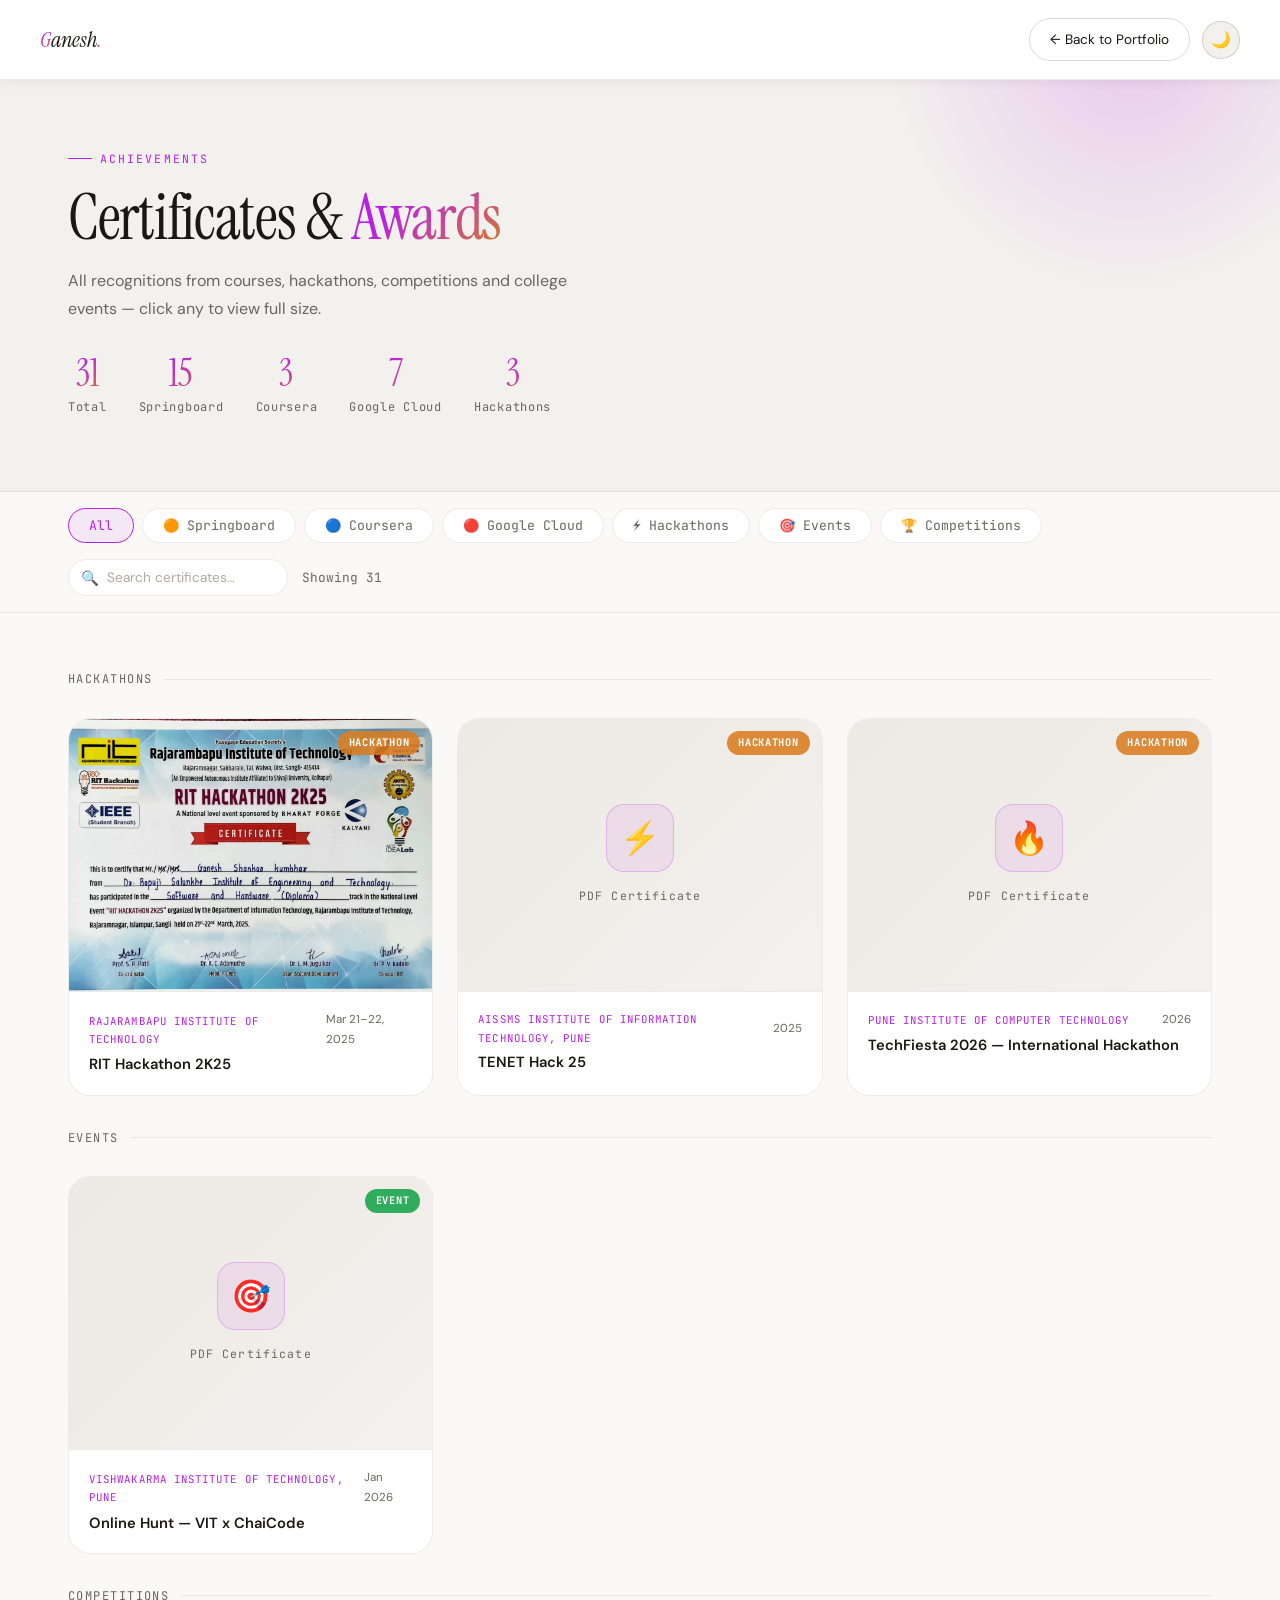
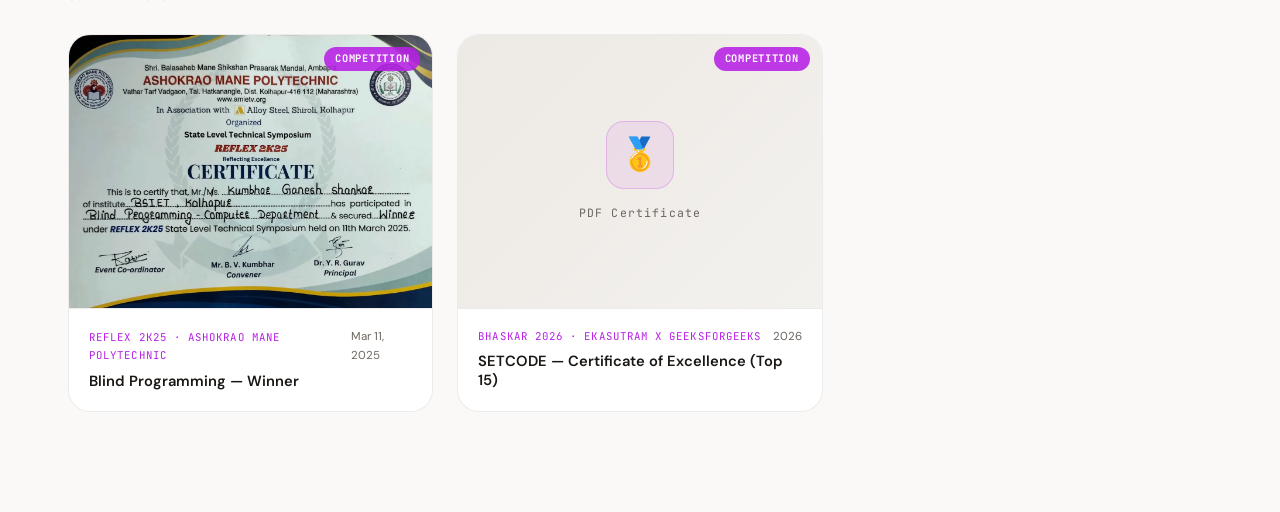
==== commit 1b12e92b: "Adding 3 certificated" ====
--- a/certificates.html
+++ b/certificates.html
@@ -8,39 +8,43 @@
   <link rel="preconnect" href="https://fonts.gstatic.com" crossorigin />
   <link href="https://fonts.googleapis.com/css2?family=Instrument+Serif:ital@0;1&family=DM+Sans:ital,opsz,wght@0,9..40,300;0,9..40,400;0,9..40,500;0,9..40,600&family=JetBrains+Mono:wght@400;500&display=swap" rel="stylesheet" />
   <link rel="icon" type="image/svg+xml" href="data:image/svg+xml,<svg xmlns='http://www.w3.org/2000/svg' viewBox='0 0 100 100'><defs><linearGradient id='g' x1='0%25' y1='0%25' x2='100%25' y2='100%25'><stop offset='0%25' style='stop-color:%23b820e6'/><stop offset='100%25' style='stop-color:%23da7d20'/></linearGradient></defs><rect width='100' height='100' rx='22' fill='url(%23g)'/><text x='50' y='72' font-family='Georgia' font-size='62' font-weight='bold' fill='white' text-anchor='middle'>G</text></svg>" />
+
   <style>
+  /* ══ TOKENS ══════════════════════════════════════════════ */
   :root {
-    --bg:#faf9f7; --bg2:#f3f1ee; --bg3:#ede9e4;
-    --surface:#ffffff;
-    --border:rgba(0,0,0,0.08);
-    --border2:rgba(0,0,0,0.15);
-    --text:#1a1714; --text2:#6b6560; --text3:#b0a99f;
-    --accent:#b820e6; --accent2:#da7d20;
-    --accent-soft:rgba(184,32,230,0.08);
-    --accent-glow:rgba(184,32,230,0.18);
-    --grad:linear-gradient(135deg,#b820e6,#da7d20);
-    --grad-text:linear-gradient(135deg,#b820e6 30%,#da7d20);
-    --shadow-sm:0 2px 12px rgba(0,0,0,0.06);
-    --shadow-md:0 8px 32px rgba(0,0,0,0.10);
-    --shadow-lg:0 24px 60px rgba(0,0,0,0.13);
-    --radius:14px; --radius-lg:22px; --radius-xl:32px;
-    --ease:cubic-bezier(.4,0,.2,1); --t:0.28s;
+    --bg:          #faf9f7;  --bg2: #f3f1ee;  --bg3: #ede9e4;
+    --surface:     #ffffff;
+    --border:      rgba(0,0,0,0.08);
+    --border2:     rgba(0,0,0,0.15);
+    --text:        #1a1714;  --text2: #6b6560;  --text3: #b0a99f;
+    --accent:      #b820e6;  --accent2: #da7d20;
+    --accent-soft: rgba(184,32,230,0.08);
+    --accent-glow: rgba(184,32,230,0.18);
+    --grad:        linear-gradient(135deg,#b820e6,#da7d20);
+    --grad-text:   linear-gradient(135deg,#b820e6 30%,#da7d20);
+    --shadow-sm:   0 2px 12px rgba(0,0,0,0.06);
+    --shadow-md:   0 8px 32px rgba(0,0,0,0.10);
+    --shadow-lg:   0 24px 60px rgba(0,0,0,0.13);
+    --radius:      14px;  --radius-lg: 22px;  --radius-xl: 32px;
+    --ease:        cubic-bezier(.4,0,.2,1);  --t: 0.28s;
   }
   [data-theme="dark"] {
-    --bg:#0e0c0a; --bg2:#141210; --bg3:#1c1916;
-    --surface:#1e1b17;
-    --border:rgba(255,255,255,0.07);
-    --border2:rgba(255,255,255,0.14);
-    --text:#f0ece6; --text2:#9a9089; --text3:#4a4540;
-    --accent:#d44aff; --accent2:#ff8c30;
-    --accent-soft:rgba(212,74,255,0.10);
-    --accent-glow:rgba(212,74,255,0.22);
-    --grad:linear-gradient(135deg,#d44aff,#ff8c30);
-    --grad-text:linear-gradient(135deg,#d44aff 30%,#ff8c30);
-    --shadow-sm:0 2px 12px rgba(0,0,0,0.3);
-    --shadow-md:0 8px 32px rgba(0,0,0,0.4);
-    --shadow-lg:0 24px 60px rgba(0,0,0,0.55);
-  }
+    --bg:          #0e0c0a;  --bg2: #141210;  --bg3: #1c1916;
+    --surface:     #1e1b17;
+    --border:      rgba(255,255,255,0.07);
+    --border2:     rgba(255,255,255,0.14);
+    --text:        #f0ece6;  --text2: #9a9089;  --text3: #4a4540;
+    --accent:      #d44aff;  --accent2: #ff8c30;
+    --accent-soft: rgba(212,74,255,0.10);
+    --accent-glow: rgba(212,74,255,0.22);
+    --grad:        linear-gradient(135deg,#d44aff,#ff8c30);
+    --grad-text:   linear-gradient(135deg,#d44aff 30%,#ff8c30);
+    --shadow-sm:   0 2px 12px rgba(0,0,0,0.3);
+    --shadow-md:   0 8px 32px rgba(0,0,0,0.4);
+    --shadow-lg:   0 24px 60px rgba(0,0,0,0.55);
+  }
+
+  /* ══ RESET ═══════════════════════════════════════════════ */
   *,*::before,*::after{margin:0;padding:0;box-sizing:border-box}
   html{scroll-behavior:smooth}
   body{font-family:'DM Sans',sans-serif;background:var(--bg);color:var(--text);line-height:1.7;overflow-x:hidden;transition:background var(--t) var(--ease),color var(--t) var(--ease)}
@@ -51,11 +55,14 @@
   ::-webkit-scrollbar-track{background:var(--bg)}
   ::-webkit-scrollbar-thumb{background:var(--accent);border-radius:2px}
   ::selection{background:var(--accent-soft);color:var(--accent)}
+
+  /* ══ UTILS ═══════════════════════════════════════════════ */
   .container{max-width:1200px;margin:0 auto;padding:0 28px}
   .grad-text{background:var(--grad-text);-webkit-background-clip:text;-webkit-text-fill-color:transparent;background-clip:text}
   .reveal{opacity:0;transform:translateY(22px);transition:opacity .6s var(--ease),transform .6s var(--ease)}
   .reveal.in{opacity:1;transform:none}
-  /* NAV */
+
+  /* ══ NAV ═════════════════════════════════════════════════ */
   .nav{
     position:fixed;top:0;inset-inline:0;z-index:999;
     padding:18px 40px;
@@ -84,7 +91,8 @@
     font-size:1rem;transition:all var(--t) var(--ease);color:var(--text2);
   }
   .theme-btn:hover{border-color:var(--accent);transform:rotate(20deg)}
-  /* PAGE HERO */
+
+  /* ══ HERO BANNER ═════════════════════════════════════════ */
   .page-hero{
     padding:140px 0 72px;
     background:var(--bg2);
@@ -112,6 +120,8 @@
     margin-bottom:16px;
   }
   .page-hero p{color:var(--text2);font-size:1rem;max-width:500px;margin-bottom:32px}
+
+  /* Stats row */
   .cert-stats{display:flex;gap:32px;flex-wrap:wrap}
   .cert-stat{text-align:center}
   .cert-stat-n{
@@ -120,7 +130,8 @@
     display:block;line-height:1;
   }
   .cert-stat-l{font-size:0.75rem;color:var(--text2);font-family:'JetBrains Mono',monospace;letter-spacing:0.06em}
-  /* TOOLBAR */
+
+  /* ══ TOOLBAR ═════════════════════════════════════════════ */
   .toolbar{
     position:sticky;top:57px;z-index:100;
     background:var(--bg);
@@ -129,6 +140,7 @@
     backdrop-filter:blur(12px);
   }
   .toolbar-inner{display:flex;align-items:center;justify-content:space-between;gap:16px;flex-wrap:wrap}
+
   .filter-tabs{display:flex;gap:8px;flex-wrap:wrap}
   .ftab{
     padding:8px 20px;border-radius:50px;
@@ -137,6 +149,7 @@
     color:var(--text2);transition:all var(--t) var(--ease);
   }
   .ftab.active,.ftab:hover{background:var(--accent-soft);border-color:var(--accent);color:var(--accent)}
+
   .search-wrap{position:relative}
   .search-input{
     padding:9px 16px 9px 38px;
@@ -149,14 +162,19 @@
   .search-input:focus{border-color:var(--accent);box-shadow:0 0 0 3px var(--accent-soft);width:260px}
   .search-input::placeholder{color:var(--text3)}
   .search-icon{position:absolute;left:13px;top:50%;transform:translateY(-50%);font-size:0.9rem;pointer-events:none;color:var(--text3)}
+
   .count-label{font-size:0.8rem;color:var(--text2);font-family:'JetBrains Mono',monospace;white-space:nowrap}
-  /* GALLERY */
+
+  /* ══ GALLERY ═════════════════════════════════════════════ */
   .gallery-section{padding:48px 0 100px}
+
   .cert-gallery{
     display:grid;
     grid-template-columns:repeat(auto-fill,minmax(290px,1fr));
     gap:24px;
   }
+
+  /* Category group headers */
   .cert-group-label{
     grid-column:1/-1;
     display:flex;align-items:center;gap:12px;
@@ -165,6 +183,8 @@
     color:var(--text2);letter-spacing:0.12em;text-transform:uppercase;
   }
   .cert-group-label::after{content:'';flex:1;height:1px;background:var(--border)}
+
+  /* ── Tile ── */
   .cert-tile{
     background:var(--surface);
     border:1.5px solid var(--border);
@@ -174,6 +194,8 @@
     position:relative;
   }
   .cert-tile:hover{border-color:var(--accent);transform:translateY(-6px);box-shadow:var(--shadow-lg)}
+
+  /* Thumbnail area */
   .cert-thumb{
     width:100%;aspect-ratio:4/3;
     background:var(--bg3);
@@ -185,6 +207,8 @@
     transition:transform 0.4s var(--ease);
   }
   .cert-tile:hover .cert-thumb img{transform:scale(1.06)}
+
+  /* PDF thumb */
   .thumb-pdf{
     width:100%;height:100%;
     display:flex;flex-direction:column;align-items:center;justify-content:center;gap:14px;
@@ -196,12 +220,16 @@
     display:flex;align-items:center;justify-content:center;font-size:2rem;
   }
   .thumb-pdf span{font-size:0.72rem;color:var(--text2);font-family:'JetBrains Mono',monospace;letter-spacing:0.1em}
+
+  /* No-file placeholder */
   .thumb-placeholder{
     width:100%;height:100%;
     display:flex;flex-direction:column;align-items:center;justify-content:center;gap:10px;
   }
   .thumb-placeholder .ph-emoji{font-size:2.8rem;opacity:.45}
   .thumb-placeholder span{font-size:0.7rem;color:var(--text3);font-family:'JetBrains Mono',monospace}
+
+  /* Hover overlay */
   .thumb-overlay{
     position:absolute;inset:0;
     background:rgba(0,0,0,0.48);
@@ -216,30 +244,37 @@
     transform:translateY(8px);transition:transform var(--t) var(--ease);
   }
   .cert-tile:hover .view-pill{transform:translateY(0)}
+
+  /* Ribbon badge */
   .ribbon{
     position:absolute;top:12px;right:12px;
     padding:3px 11px;border-radius:50px;
     font-size:0.65rem;font-family:'JetBrains Mono',monospace;
     font-weight:700;text-transform:uppercase;letter-spacing:0.07em;
   }
-  .ribbon.springboard{background:rgba(239,113,35,.9);color:#fff}
-  .ribbon.coursera{background:rgba(0,86,210,.9);color:#fff}
-  .ribbon.google{background:rgba(66,133,244,.9);color:#fff}
-  .ribbon.hackathon{background:rgba(218,125,32,.88);color:#fff}
-  .ribbon.event{background:rgba(22,163,74,.88);color:#fff}
-  .ribbon.competition{background:rgba(184,32,230,.88);color:#fff}
+  .ribbon.springboard  {background:rgba(239,113,35,.9);color:#fff}
+  .ribbon.coursera     {background:rgba(0,86,210,.9);color:#fff}
+  .ribbon.google       {background:rgba(66,133,244,.9);color:#fff}
+  .ribbon.hackathon    {background:rgba(218,125,32,.88);color:#fff}
+  .ribbon.event        {background:rgba(22,163,74,.88);color:#fff}
+  .ribbon.competition  {background:rgba(184,32,230,.88);color:#fff}
+
+  /* Info bar */
   .cert-info{padding:18px 20px 20px;border-top:1px solid var(--border)}
   .cert-meta{display:flex;align-items:center;justify-content:space-between;margin-bottom:6px}
   .cert-issuer{font-family:'JetBrains Mono',monospace;font-size:0.67rem;color:var(--accent);letter-spacing:0.1em;text-transform:uppercase}
   .cert-date{font-size:0.72rem;color:var(--text2)}
   .cert-name{font-weight:600;font-size:0.92rem;color:var(--text);line-height:1.3}
+
+  /* empty state */
   .empty-state{
     grid-column:1/-1;text-align:center;
     padding:80px 20px;color:var(--text2);
   }
   .empty-state-icon{font-size:3rem;margin-bottom:16px}
   .empty-state h3{font-family:'Instrument Serif',serif;font-size:1.4rem;margin-bottom:8px;color:var(--text)}
-  /* LIGHTBOX */
+
+  /* ══ LIGHTBOX ════════════════════════════════════════════ */
   .lightbox{
     position:fixed;inset:0;z-index:9000;
     background:rgba(0,0,0,0.93);
@@ -249,6 +284,7 @@
     transition:opacity 0.22s var(--ease);
   }
   .lightbox.open{opacity:1;pointer-events:all}
+
   .lb-box{
     position:relative;
     max-width:920px;width:100%;max-height:92vh;
@@ -258,11 +294,14 @@
     box-shadow:0 40px 100px rgba(0,0,0,0.65);
   }
   .lightbox.open .lb-box{transform:scale(1)}
+
+  /* Header */
   .lb-head{
     display:flex;align-items:flex-start;justify-content:space-between;gap:16px;
     padding:22px 24px 14px;flex-shrink:0;
     border-bottom:1px solid var(--border);
   }
+  .lb-title-wrap{}
   .lb-issuer-tag{font-family:'JetBrains Mono',monospace;font-size:0.68rem;color:var(--accent);letter-spacing:0.12em;text-transform:uppercase}
   .lb-title{font-family:'Instrument Serif',serif;font-size:1.35rem;color:var(--text);margin-top:3px}
   .lb-head-right{display:flex;align-items:center;gap:8px;flex-shrink:0}
@@ -291,6 +330,8 @@
     font-size:1rem;cursor:pointer;transition:all var(--t) var(--ease);
   }
   .lb-close:hover{background:var(--accent);color:#fff;border-color:var(--accent)}
+
+  /* Body */
   .lb-body{
     flex:1;overflow:auto;
     padding:20px 24px;
@@ -303,6 +344,8 @@
     box-shadow:var(--shadow-md);
   }
   .lb-pdf{width:100%;height:62vh;border:none;border-radius:var(--radius)}
+
+  /* Footer nav */
   .lb-foot{
     display:flex;align-items:center;justify-content:space-between;
     padding:14px 24px;border-top:1px solid var(--border);flex-shrink:0;
@@ -317,7 +360,8 @@
   .lb-nav-btn:hover:not(:disabled){border-color:var(--accent);color:var(--accent)}
   .lb-nav-btn:disabled{opacity:0.3;cursor:not-allowed}
   .lb-counter{font-family:'JetBrains Mono',monospace;font-size:0.78rem;color:var(--text2)}
-  /* RESPONSIVE */
+
+  /* ══ RESPONSIVE ══════════════════════════════════════════ */
   @media(max-width:768px){
     .nav{padding:14px 20px}
     .toolbar-inner{flex-direction:column;align-items:flex-start;gap:12px}
@@ -335,7 +379,7 @@
 </head>
 <body>
 
-<!-- NAV -->
+<!-- ── NAV ───────────────────────────────────────── -->
 <header class="nav">
   <a href="index.html" class="nav-logo"><span>G</span>anesh<span>.</span></a>
   <div class="nav-right">
@@ -344,7 +388,7 @@
   </div>
 </header>
 
-<!-- PAGE HERO -->
+<!-- ── PAGE HERO ─────────────────────────────────── -->
 <div class="page-hero">
   <div class="container">
     <div class="page-hero-tag">Achievements</div>
@@ -360,7 +404,7 @@
   </div>
 </div>
 
-<!-- TOOLBAR -->
+<!-- ── TOOLBAR ───────────────────────────────────── -->
 <div class="toolbar">
   <div class="container">
     <div class="toolbar-inner">
@@ -384,14 +428,16 @@
   </div>
 </div>
 
-<!-- GALLERY -->
+<!-- ── GALLERY ───────────────────────────────────── -->
 <div class="gallery-section">
   <div class="container">
-    <div class="cert-gallery" id="certGallery"></div>
+    <div class="cert-gallery" id="certGallery">
+      <!-- rendered by JS from CERTIFICATES array below -->
+    </div>
   </div>
 </div>
 
-<!-- LIGHTBOX -->
+<!-- ── LIGHTBOX ──────────────────────────────────── -->
 <div class="lightbox" id="lightbox">
   <div class="lb-box">
     <div class="lb-head">
@@ -415,307 +461,84 @@
 </div>
 
 <script>
-/* ════════════════════════════════════════════════════════
-   CERTIFICATES DATA
-   Add your certificates here. Each entry:
+/* ════════════════════════════════════════════════════════════
+   ✏️  ADD / EDIT YOUR CERTIFICATES HERE
+   ════════════════════════════════════════════════════════════
+   Each entry:
    {
      name:     "Certificate title",
      issuer:   "Who gave it",
      date:     "2024",
-     category: "springboard" | "coursera" | "google" | "hackathon" | "event" | "competition",
-     file:     "assets/certificates/filename.pdf",
-     type:     "image" | "pdf",
-     emoji:    "🏆",
-     verify:   "https://verify-url" (optional)
+     category: "course" | "hackathon" | "event" | "competition",
+     file:     "assets/certificates/filename.jpg",  ← path to your file
+     type:     "image" | "pdf",                      ← file type
+     emoji:    "🏆"   ← shown when no image / as PDF icon
    }
-════════════════════════════════════════════════════════ */
+   ════════════════════════════════════════════════════════════ */
 const CERTIFICATES = [
 
   // ── INFOSYS SPRINGBOARD ──────────────────────────────
-  {
-    name:     "Introduction to Hardware & Software",
-    issuer:   "Infosys Springboard",
-    date:     "Feb 10, 2026",
-    category: "springboard",
-    file:     "assets/certificates/fb19ee50-abc8-42c9-9aa2-d61047f1b77a.pdf",
-    type:     "pdf",
-    emoji:    "🔌"
-  },
-  {
-    name:     "Introduction to DobotStudio",
-    issuer:   "Infosys Springboard",
-    date:     "Feb 10, 2026",
-    category: "springboard",
-    file:     "assets/certificates/9d2f3bf6-fa56-4d3c-bd09-54dcb688a573.pdf",
-    type:     "pdf",
-    emoji:    "🤖"
-  },
-  {
-    name:     "Introduction to Line Finder & Ultrasonic Sensor",
-    issuer:   "Infosys Springboard",
-    date:     "Feb 10, 2026",
-    category: "springboard",
-    file:     "assets/certificates/01395ba8-1122-4c02-a45e-0b570861742b.pdf",
-    type:     "pdf",
-    emoji:    "📡"
-  },
-  {
-    name:     "Programming Activities — Drive the Bot",
-    issuer:   "Infosys Springboard",
-    date:     "Feb 10, 2026",
-    category: "springboard",
-    file:     "assets/certificates/4e68d6aa-f9d9-437b-81a7-be006b5d7a54.pdf",
-    type:     "pdf",
-    emoji:    "💻"
-  },
-  {
-    name:     "Suction and Gripper Activities",
-    issuer:   "Infosys Springboard",
-    date:     "Feb 10, 2026",
-    category: "springboard",
-    file:     "assets/certificates/7629a579-461d-44b0-a54c-0fa83e1f9a77.pdf",
-    type:     "pdf",
-    emoji:    "🦾"
-  },
-  {
-    name:     "Performing Teaching & Playback Tasks",
-    issuer:   "Infosys Springboard",
-    date:     "Feb 10, 2026",
-    category: "springboard",
-    file:     "assets/certificates/62a3879d-8330-451e-a458-6778b91932ed.pdf",
-    type:     "pdf",
-    emoji:    "▶️"
-  },
-  {
-    name:     "Robot Arm in Industries",
-    issuer:   "Infosys Springboard",
-    date:     "Feb 10, 2026",
-    category: "springboard",
-    file:     "assets/certificates/77e4c32e-cb63-48eb-92df-6eb275bcfd8d.pdf",
-    type:     "pdf",
-    emoji:    "🏭"
-  },
-  {
-    name:     "Design and Build the TaskBot",
-    issuer:   "Infosys Springboard",
-    date:     "Feb 10, 2026",
-    category: "springboard",
-    file:     "assets/certificates/ced9f6b4-4d2a-41b0-88b3-05bdcecce5d4.pdf",
-    type:     "pdf",
-    emoji:    "⚙️"
-  },
-  {
-    name:     "Mini Challenge — Garbage Moving Robot",
-    issuer:   "Infosys Springboard",
-    date:     "Feb 10, 2026",
-    category: "springboard",
-    file:     "assets/certificates/9f26fb10-0e42-4bc0-a3c1-38754a589a91.pdf",
-    type:     "pdf",
-    emoji:    "🗑️"
-  },
-  {
-    name:     "Session 1 — Programming and Artificial Intelligence",
-    issuer:   "Infosys Springboard",
-    date:     "Feb 10, 2026",
-    category: "springboard",
-    file:     "assets/certificates/91cfcf59-3121-4256-a6a0-05dea7fd720e.pdf",
-    type:     "pdf",
-    emoji:    "🧠"
-  },
-  {
-    name:     "Session 2 — Autonomous Car Physics and Race",
-    issuer:   "Infosys Springboard",
-    date:     "Feb 11, 2026",
-    category: "springboard",
-    file:     "assets/certificates/0d23f0a6-4027-4cfb-8fca-58deffffca71.pdf",
-    type:     "pdf",
-    emoji:    "🚗"
-  },
-  {
-    name:     "Session 3 — Computer Vision",
-    issuer:   "Infosys Springboard",
-    date:     "Feb 15, 2026",
-    category: "springboard",
-    file:     "assets/certificates/173727fc-0a69-4cb6-8beb-a84d348a62c0.pdf",
-    type:     "pdf",
-    emoji:    "👁️"
-  },
-  {
-    name:     "Session 4 — Object Detection",
-    issuer:   "Infosys Springboard",
-    date:     "Feb 15, 2026",
-    category: "springboard",
-    file:     "assets/certificates/c459a658-c5ee-4768-aff8-29eed4f41b7a.pdf",
-    type:     "pdf",
-    emoji:    "🔍"
-  },
-  {
-    name:     "Introduction to Quality Control with AI",
-    issuer:   "Infosys Springboard",
-    date:     "Feb 15, 2026",
-    category: "springboard",
-    file:     "assets/certificates/6bf603cf-d1c0-48ad-ae2c-16d1e60ac868.pdf",
-    type:     "pdf",
-    emoji:    "✅"
-  },
-  {
-    name:     "New AI Model — Fischertechnik Quality Control",
-    issuer:   "Infosys Springboard",
-    date:     "Feb 15, 2026",
-    category: "springboard",
-    file:     "assets/certificates/f8262c94-da0d-4831-9eb9-ff8840fa110b.pdf",
-    type:     "pdf",
-    emoji:    "🏆"
-  },
+  { name:"Introduction to Hardware & Software",           issuer:"Infosys Springboard", date:"Feb 10, 2026", category:"springboard", file:"assets/certificates/fb19ee50-abc8-42c9-9aa2-d61047f1b77a.pdf",   type:"pdf",   emoji:"🔌" },
+  { name:"Introduction to DobotStudio",                   issuer:"Infosys Springboard", date:"Feb 10, 2026", category:"springboard", file:"assets/certificates/9d2f3bf6-fa56-4d3c-bd09-54dcb688a573.pdf",   type:"pdf",   emoji:"🤖" },
+  { name:"Introduction to Line Finder & Ultrasonic Sensor",issuer:"Infosys Springboard",date:"Feb 10, 2026", category:"springboard", file:"assets/certificates/01395ba8-1122-4c02-a45e-0b570861742b.pdf",   type:"pdf",   emoji:"📡" },
+  { name:"Programming Activities — Drive the Bot",        issuer:"Infosys Springboard", date:"Feb 10, 2026", category:"springboard", file:"assets/certificates/4e68d6aa-f9d9-437b-81a7-be006b5d7a54.pdf",   type:"pdf",   emoji:"💻" },
+  { name:"Suction and Gripper Activities",                issuer:"Infosys Springboard", date:"Feb 10, 2026", category:"springboard", file:"assets/certificates/7629a579-461d-44b0-a54c-0fa83e1f9a77.pdf",   type:"pdf",   emoji:"🦾" },
+  { name:"Performing Teaching & Playback Tasks",          issuer:"Infosys Springboard", date:"Feb 10, 2026", category:"springboard", file:"assets/certificates/62a3879d-8330-451e-a458-6778b91932ed.pdf",   type:"pdf",   emoji:"▶️" },
+  { name:"Robot Arm in Industries",                       issuer:"Infosys Springboard", date:"Feb 10, 2026", category:"springboard", file:"assets/certificates/77e4c32e-cb63-48eb-92df-6eb275bcfd8d.pdf",   type:"pdf",   emoji:"🏭" },
+  { name:"Design and Build the TaskBot",                  issuer:"Infosys Springboard", date:"Feb 10, 2026", category:"springboard", file:"assets/certificates/ced9f6b4-4d2a-41b0-88b3-05bdcecce5d4.pdf",   type:"pdf",   emoji:"⚙️" },
+  { name:"Mini Challenge — Garbage Moving Robot",         issuer:"Infosys Springboard", date:"Feb 10, 2026", category:"springboard", file:"assets/certificates/9f26fb10-0e42-4bc0-a3c1-38754a589a91.pdf",   type:"pdf",   emoji:"🗑️" },
+  { name:"Session 1 — Programming and Artificial Intelligence", issuer:"Infosys Springboard", date:"Feb 10, 2026", category:"springboard", file:"assets/certificates/91cfcf59-3121-4256-a6a0-05dea7fd720e.pdf", type:"pdf", emoji:"🧠" },
+  { name:"Session 2 — Autonomous Car Physics and Race",   issuer:"Infosys Springboard", date:"Feb 11, 2026", category:"springboard", file:"assets/certificates/0d23f0a6-4027-4cfb-8fca-58deffffca71.pdf",   type:"pdf",   emoji:"🚗" },
+  { name:"Session 3 — Computer Vision",                  issuer:"Infosys Springboard", date:"Feb 15, 2026", category:"springboard", file:"assets/certificates/173727fc-0a69-4cb6-8beb-a84d348a62c0.pdf",   type:"pdf",   emoji:"👁️" },
+  { name:"Session 4 — Object Detection",                 issuer:"Infosys Springboard", date:"Feb 15, 2026", category:"springboard", file:"assets/certificates/c459a658-c5ee-4768-aff8-29eed4f41b7a.pdf",   type:"pdf",   emoji:"🔍" },
+  { name:"Introduction to Quality Control with AI",      issuer:"Infosys Springboard", date:"Feb 15, 2026", category:"springboard", file:"assets/certificates/6bf603cf-d1c0-48ad-ae2c-16d1e60ac868.pdf",   type:"pdf",   emoji:"✅" },
+  { name:"New AI Model — Fischertechnik Quality Control", issuer:"Infosys Springboard", date:"Feb 15, 2026", category:"springboard", file:"assets/certificates/f8262c94-da0d-4831-9eb9-ff8840fa110b.pdf",   type:"pdf",   emoji:"🏆" },
 
   // ── COURSERA ─────────────────────────────────────────
-  {
-    name:     "Foundations of Cybersecurity",
-    issuer:   "Coursera / Google",
-    date:     "Mar 5, 2026",
-    category: "coursera",
-    file:     "assets/certificates/Coursera 2M5XYC8GE4TY.pdf",
-    type:     "pdf",
-    emoji:    "🔒",
-    verify:   "https://coursera.org/verify/2M5XYC8GE4TY"
-  },
-  {
-    name:     "Python for Serverless Applications & Automation on AWS",
-    issuer:   "Coursera / Amazon Web Services",
-    date:     "Mar 8, 2026",
-    category: "coursera",
-    file:     "assets/certificates/Coursera 2P3JM8KE1YGI.pdf",
-    type:     "pdf",
-    emoji:    "🐍",
-    verify:   "https://coursera.org/verify/2P3JM8KE1YGI"
-  },
-  {
-    name:     "Generative AI: Introduction and Applications",
-    issuer:   "Coursera / IBM",
-    date:     "Mar 6, 2026",
-    category: "coursera",
-    file:     "assets/certificates/Coursera 6VVRKOBNHQ84.pdf",
-    type:     "pdf",
-    emoji:    "🤖",
-    verify:   "https://coursera.org/verify/6VVRKOBNHQ84"
-  },
-
-  // ── GOOGLE CLOUD / WORKSPACE ─────────────────────────
-  {
-    name:     "Analyze BigQuery Data in Connected Sheets",
-    issuer:   "Google Cloud",
-    date:     "2025",
-    category: "google",
-    file:     "assets/certificates/google/analyze-bigquery-data-in-connected-sheets-skill-bad__1_.png",
-    type:     "image",
-    emoji:    "☁️"
-  },
-  {
-    name:     "Use Functions, Formulas and Charts in Google Sheets",
-    issuer:   "Google Workspace",
-    date:     "2025",
-    category: "google",
-    file:     "assets/certificates/google/use-functions-formulas-and-charts-in-google-sheets-__1_.png",
-    type:     "image",
-    emoji:    "📊"
-  },
-  {
-    name:     "Streaming Analytics into BigQuery",
-    issuer:   "Google Cloud",
-    date:     "2025",
-    category: "google",
-    file:     "assets/certificates/google/streaming-analytics-into-bigquery-skill-badge__1_.png",
-    type:     "image",
-    emoji:    "📡"
-  },
-  {
-    name:     "Get Started with Google Workspace Tools",
-    issuer:   "Google Workspace",
-    date:     "2025",
-    category: "google",
-    file:     "assets/certificates/google/get-started-with-google-workspace-tools-skill-badge__2_.png",
-    type:     "image",
-    emoji:    "🔧"
-  },
-  {
-    name:     "App Building with AppSheet",
-    issuer:   "Google Cloud",
-    date:     "2025",
-    category: "google",
-    file:     "assets/certificates/google/app-building-with-appsheet-skill-badge__1_.png",
-    type:     "image",
-    emoji:    "📱"
-  },
+  { name:"Foundations of Cybersecurity",                  issuer:"Coursera / Google",             date:"Mar 5, 2026",  category:"coursera", file:"assets/certificates/Coursera 2M5XYC8GE4TY.pdf", type:"pdf",   emoji:"🔒", verify:"https://coursera.org/verify/2M5XYC8GE4TY" },
+  { name:"Python for Serverless Applications & Automation on AWS", issuer:"Coursera / Amazon Web Services", date:"Mar 8, 2026", category:"coursera", file:"assets/certificates/Coursera 2P3JM8KE1YGI.pdf", type:"pdf", emoji:"🐍", verify:"https://coursera.org/verify/2P3JM8KE1YGI" },
+  { name:"Generative AI: Introduction and Applications",  issuer:"Coursera / IBM",                date:"Mar 6, 2026",  category:"coursera", file:"assets/certificates/Coursera 6VVRKOBNHQ84.pdf", type:"pdf",   emoji:"🤖", verify:"https://coursera.org/verify/6VVRKOBNHQ84" },
+
+  // ── GOOGLE CLOUD ──────────────────────────────────────
+  { name:"Cloud Speech API: 3 Ways",                      issuer:"Google Cloud", date:"2025", category:"google", file:"assets/certificates/cloud-speech-api-3-ways-skill-badge.png",              type:"image", emoji:"🎙️" },
+  { name:"Build a Secure Google Cloud Network",           issuer:"Google Cloud", date:"2025", category:"google", file:"assets/certificates/build-a-secure-google-cloud-network-skill-badge.png",  type:"image", emoji:"🔐" },
+  { name:"Analyze BigQuery Data in Connected Sheets",     issuer:"Google Cloud", date:"2025", category:"google", file:"assets/certificates/google/analyze-bigquery-data-in-connected-sheets-skill-bad__1_.png", type:"image", emoji:"☁️" },
+  { name:"Use Functions, Formulas and Charts in Google Sheets", issuer:"Google Workspace", date:"2025", category:"google", file:"assets/certificates/google/use-functions-formulas-and-charts-in-google-sheets-__1_.png", type:"image", emoji:"📊" },
+  { name:"Streaming Analytics into BigQuery",             issuer:"Google Cloud", date:"2025", category:"google", file:"assets/certificates/google/streaming-analytics-into-bigquery-skill-badge__1_.png", type:"image", emoji:"📡" },
+  { name:"Get Started with Google Workspace Tools",       issuer:"Google Workspace", date:"2025", category:"google", file:"assets/certificates/google/get-started-with-google-workspace-tools-skill-badge__2_.png", type:"image", emoji:"🔧" },
+  { name:"App Building with AppSheet",                    issuer:"Google Cloud", date:"2025", category:"google", file:"assets/certificates/google/app-building-with-appsheet-skill-badge__1_.png", type:"image", emoji:"📱" },
 
   // ── HACKATHONS ────────────────────────────────────────
-  {
-    name:     "RIT Hackathon 2K25",
-    issuer:   "Rajarambapu Institute of Technology",
-    date:     "Mar 21–22, 2025",
-    category: "hackathon",
-    file:     "assets/certificates/hackathon/rit-hackathon-2k25.png",
-    type:     "image",
-    emoji:    "⚡"
-  },
-  {
-    name:     "TENET Hack 25",
-    issuer:   "AISSMS Institute of Information Technology, Pune",
-    date:     "2025",
-    category: "hackathon",
-    file:     "assets/certificates/hackathon/TENET.pdf",
-    type:     "pdf",
-    emoji:    "⚡"
-  },
-  {
-    name:     "TechFiesta 2026 — International Hackathon",
-    issuer:   "Pune Institute of Computer Technology",
-    date:     "2026",
-    category: "hackathon",
-    file:     "assets/certificates/hackathon/BlueFlame.pdf",
-    type:     "pdf",
-    emoji:    "🔥"
-  },
+  { name:"RIT Hackathon 2K25",                            issuer:"Rajarambapu Institute of Technology",       date:"Mar 21–22, 2025", category:"hackathon",   file:"assets/certificates/hackathon/rit-hackathon-2k25.png",  type:"image", emoji:"⚡" },
+  { name:"TENET Hack 25",                                 issuer:"AISSMS Institute of Information Technology, Pune", date:"2025",    category:"hackathon",   file:"assets/certificates/hackathon/TENET.pdf",               type:"pdf",   emoji:"⚡" },
+  { name:"TechFiesta 2026 — International Hackathon",     issuer:"Pune Institute of Computer Technology",    date:"2026",           category:"hackathon",   file:"assets/certificates/hackathon/BlueFlame.pdf",            type:"pdf",   emoji:"🔥" },
 
   // ── COMPETITIONS ──────────────────────────────────────
-  {
-    name:     "Blind Programming — Winner 🏆",
-    issuer:   "REFLEX 2K25 · Ashokrao Mane Polytechnic",
-    date:     "Mar 11, 2025",
-    category: "competition",
-    file:     "assets/certificates/competition/reflex-2k25-winner.png",
-    type:     "image",
-    emoji:    "🏆"
-  },
+  { name:"Blind Programming — Winner",                    issuer:"REFLEX 2K25 · Ashokrao Mane Polytechnic",  date:"Mar 11, 2025",   category:"competition", file:"assets/certificates/competition/reflex-2k25-winner.png", type:"image", emoji:"🏆" },
+  { name:"SETCODE — Certificate of Excellence (Top 15)",  issuer:"BHASKAR 2026 · Ekasutram x GeeksforGeeks", date:"2026",           category:"competition", file:"assets/certificates/setcode-bhaskar-2026.pdf",           type:"pdf",   emoji:"🥇" },
 
   // ── EVENTS ────────────────────────────────────────────
-  {
-    name:     "Online Hunt — VIT × ChaiCode",
-    issuer:   "Vishwakarma Institute of Technology, Pune",
-    date:     "Jan 2026",
-    category: "event",
-    file:     "assets/certificates/event/Online_Hunt.pdf",
-    type:     "pdf",
-    emoji:    "🎯"
-  },
+  { name:"Online Hunt — VIT x ChaiCode",                  issuer:"Vishwakarma Institute of Technology, Pune", date:"Jan 2026",      category:"event",       file:"assets/certificates/event/Online_Hunt.pdf",             type:"pdf",   emoji:"🎯" },
+
+  // ADD MORE CERTIFICATES HERE following the same pattern
 
 ];
-
-/* ════════════════════════════════════════════════════════
+/* ════════════════════════════════════════════════════════════
    THEME
-════════════════════════════════════════════════════════ */
+════════════════════════════════════════════════════════════ */
 const html     = document.documentElement;
 const themeBtn = document.getElementById('themeBtn');
 setTheme(localStorage.getItem('theme') || 'light');
-function setTheme(t) {
-  html.setAttribute('data-theme', t);
-  themeBtn.textContent = t === 'dark' ? '☀️' : '🌙';
-  localStorage.setItem('theme', t);
-}
-themeBtn.addEventListener('click', () => setTheme(html.getAttribute('data-theme') === 'dark' ? 'light' : 'dark'));
-
-/* ════════════════════════════════════════════════════════
-   RENDER
-════════════════════════════════════════════════════════ */
+function setTheme(t){
+  html.setAttribute('data-theme',t);
+  themeBtn.textContent = t==='dark'?'☀️':'🌙';
+  localStorage.setItem('theme',t);
+}
+themeBtn.addEventListener('click',()=>setTheme(html.getAttribute('data-theme')==='dark'?'light':'dark'));
+
+/* ════════════════════════════════════════════════════════════
+   GALLERY RENDER
+════════════════════════════════════════════════════════════ */
 const gallery     = document.getElementById('certGallery');
 const countLabel  = document.getElementById('countLabel');
 const searchInput = document.getElementById('searchInput');
@@ -725,20 +548,22 @@
 let visibleCerts = [];
 let lbIndex      = 0;
 
-function ribbonClass(cat) {
-  return { springboard:'springboard', coursera:'coursera', google:'google', hackathon:'hackathon', event:'event', competition:'competition' }[cat] || 'event';
-}
-function ribbonLabel(cat) {
-  return { springboard:'Springboard', coursera:'Coursera', google:'Google Cloud', hackathon:'Hackathon', event:'Event', competition:'Competition' }[cat] || cat;
-}
-
-function makeTile(cert, globalIdx) {
+function ribbonClass(cat){
+  return {'springboard':'springboard','coursera':'coursera','google':'google','hackathon':'hackathon','event':'event','competition':'competition'}[cat]||'event';
+}
+function ribbonLabel(cat){
+  return {'springboard':'Springboard','coursera':'Coursera','google':'Google Cloud','hackathon':'Hackathon','event':'Event','competition':'Competition'}[cat]||cat;
+}
+
+function makeTile(cert, globalIdx){
   const div = document.createElement('div');
   div.className = 'cert-tile reveal';
   div.dataset.category = cert.category;
-
+  div.dataset.idx = globalIdx;
+
+  // Thumb content
   let thumbInner = '';
-  if (cert.type === 'pdf') {
+  if(cert.type === 'pdf'){
     thumbInner = `<div class="thumb-pdf">
       <div class="thumb-pdf-icon">${cert.emoji}</div>
       <span>PDF Certificate</span>
@@ -747,7 +572,7 @@
     thumbInner = `<img src="${cert.file}" alt="${cert.name}"
       onerror="this.parentElement.innerHTML=\`<div class='thumb-placeholder'>
         <span class='ph-emoji'>${cert.emoji}</span>
-        <span>Image not found</span>
+        <span>Image not added yet</span>
       </div>\`" />`;
   }
 
@@ -765,21 +590,21 @@
       <div class="cert-name">${cert.name}</div>
     </div>`;
 
-  div.addEventListener('click', () => openLightbox(globalIdx));
+  div.addEventListener('click', ()=>openLightbox(globalIdx));
   return div;
 }
 
-function render() {
+function render(){
   gallery.innerHTML = '';
   const q = activeSearch.toLowerCase();
 
-  visibleCerts = CERTIFICATES.filter(c => {
-    const matchCat    = activeFilter === 'all' || c.category === activeFilter;
+  visibleCerts = CERTIFICATES.filter((c,i)=>{
+    const matchCat  = activeFilter==='all' || c.category===activeFilter;
     const matchSearch = !q || c.name.toLowerCase().includes(q) || c.issuer.toLowerCase().includes(q);
     return matchCat && matchSearch;
   });
 
-  if (!visibleCerts.length) {
+  if(!visibleCerts.length){
     gallery.innerHTML = `<div class="empty-state">
       <div class="empty-state-icon">🔍</div>
       <h3>No certificates found</h3>
@@ -789,133 +614,141 @@
     return;
   }
 
+  // Group by category
+  const groups = {};
+  visibleCerts.forEach(c=>{ (groups[c.category]=groups[c.category]||[]).push(c); });
+
+  const categoryOrder = ['course','hackathon','event','competition'];
+  const categoryNames = {course:'Courses',hackathon:'Hackathons',event:'Events',competition:'Competitions'};
+
   const showGroups = activeFilter === 'all';
-  if (showGroups) {
-    const groups = {};
-    visibleCerts.forEach(c => { (groups[c.category] = groups[c.category] || []).push(c); });
-    const order = ['springboard', 'coursera', 'google', 'hackathon', 'event', 'competition'];
-    const names = { springboard:'Infosys Springboard', coursera:'Coursera', google:'Google Cloud', hackathon:'Hackathons', event:'Events', competition:'Competitions' };
-    order.forEach(cat => {
-      if (!groups[cat]) return;
+
+  if(showGroups){
+    categoryOrder.forEach(cat=>{
+      if(!groups[cat]) return;
+      // group label
       const lbl = document.createElement('div');
       lbl.className = 'cert-group-label';
-      lbl.textContent = names[cat] || cat;
+      lbl.textContent = categoryNames[cat];
       gallery.appendChild(lbl);
-      groups[cat].forEach(cert => {
-        gallery.appendChild(makeTile(cert, CERTIFICATES.indexOf(cert)));
+      groups[cat].forEach(cert=>{
+        const globalIdx = CERTIFICATES.indexOf(cert);
+        const tile = makeTile(cert, globalIdx);
+        gallery.appendChild(tile);
       });
     });
   } else {
-    visibleCerts.forEach(cert => {
-      gallery.appendChild(makeTile(cert, CERTIFICATES.indexOf(cert)));
+    visibleCerts.forEach(cert=>{
+      const globalIdx = CERTIFICATES.indexOf(cert);
+      gallery.appendChild(makeTile(cert, globalIdx));
     });
   }
 
   countLabel.textContent = `Showing ${visibleCerts.length}`;
-  requestAnimationFrame(() => {
-    document.querySelectorAll('.cert-tile.reveal').forEach((el, i) => {
-      el.style.transitionDelay = (i % 4) * 0.07 + 's';
-      setTimeout(() => el.classList.add('in'), 10);
+
+  // Scroll reveal
+  requestAnimationFrame(()=>{
+    document.querySelectorAll('.cert-tile.reveal').forEach((el,i)=>{
+      el.style.transitionDelay = (i%4)*0.07+'s';
+      setTimeout(()=>el.classList.add('in'), 10);
     });
   });
 }
 
-function updateStats() {
-  document.getElementById('totalCount').textContent    = CERTIFICATES.length;
-  document.getElementById('sbCount').textContent       = CERTIFICATES.filter(c => c.category === 'springboard').length;
-  document.getElementById('courseraCount').textContent = CERTIFICATES.filter(c => c.category === 'coursera').length;
-  document.getElementById('googleCount').textContent   = CERTIFICATES.filter(c => c.category === 'google').length;
-  document.getElementById('hackCount').textContent     = CERTIFICATES.filter(c => c.category === 'hackathon').length;
-}
-
-document.getElementById('filterTabs').addEventListener('click', e => {
+// Update stat counts
+function updateStats(){
+  document.getElementById('totalCount').textContent   = CERTIFICATES.length;
+  document.getElementById('sbCount').textContent      = CERTIFICATES.filter(c=>c.category==='springboard').length;
+  document.getElementById('courseraCount').textContent= CERTIFICATES.filter(c=>c.category==='coursera').length;
+  document.getElementById('googleCount').textContent  = CERTIFICATES.filter(c=>c.category==='google').length;
+  document.getElementById('hackCount').textContent    = CERTIFICATES.filter(c=>c.category==='hackathon').length;
+}
+
+// Filter tabs
+document.getElementById('filterTabs').addEventListener('click', e=>{
   const btn = e.target.closest('.ftab');
-  if (!btn) return;
-  document.querySelectorAll('.ftab').forEach(t => t.classList.remove('active'));
+  if(!btn) return;
+  document.querySelectorAll('.ftab').forEach(t=>t.classList.remove('active'));
   btn.classList.add('active');
   activeFilter = btn.dataset.filter;
   render();
 });
 
-searchInput.addEventListener('input', e => {
+// Search
+searchInput.addEventListener('input', e=>{
   activeSearch = e.target.value.trim();
   render();
 });
 
-/* ════════════════════════════════════════════════════════
+/* ════════════════════════════════════════════════════════════
    LIGHTBOX
-════════════════════════════════════════════════════════ */
+════════════════════════════════════════════════════════════ */
 const lightbox   = document.getElementById('lightbox');
 const lbBody     = document.getElementById('lbBody');
 const lbIssuer   = document.getElementById('lbIssuer');
 const lbTitle    = document.getElementById('lbTitle');
 const lbDownload = document.getElementById('lbDownload');
-const lbVerify   = document.getElementById('lbVerify');
 const lbCounter  = document.getElementById('lbCounter');
 const lbPrev     = document.getElementById('lbPrev');
 const lbNext     = document.getElementById('lbNext');
 const lbClose    = document.getElementById('lbClose');
 
-function openLightbox(globalIdx) {
-  const pos = visibleCerts.findIndex(c => CERTIFICATES.indexOf(c) === globalIdx);
+// We navigate through visibleCerts in lightbox
+function openLightbox(globalIdx){
+  // find position in visibleCerts
+  const pos = visibleCerts.findIndex(c=>CERTIFICATES.indexOf(c)===globalIdx);
   lbIndex = pos >= 0 ? pos : 0;
   showLb();
   lightbox.classList.add('open');
-  document.body.style.overflow = 'hidden';
-}
-
-function showLb() {
+  document.body.style.overflow='hidden';
+}
+
+function showLb(){
   const cert = visibleCerts[lbIndex];
-  if (!cert) return;
-  lbIssuer.textContent   = cert.issuer;
-  lbTitle.textContent    = cert.name;
-  lbDownload.href        = cert.file;
-  lbCounter.textContent  = `${lbIndex + 1} / ${visibleCerts.length}`;
-  lbPrev.disabled        = lbIndex === 0;
-  lbNext.disabled        = lbIndex === visibleCerts.length - 1;
-
-  if (cert.verify) {
-    lbVerify.href = cert.verify;
-    lbVerify.style.display = 'flex';
+  if(!cert) return;
+  lbIssuer.textContent = cert.issuer;
+  lbTitle.textContent  = cert.name;
+  lbDownload.href      = cert.file;
+  lbDownload.setAttribute('download','');
+  lbCounter.textContent= `${lbIndex+1} / ${visibleCerts.length}`;
+  lbPrev.disabled      = lbIndex===0;
+  lbNext.disabled      = lbIndex===visibleCerts.length-1;
+
+  if(cert.type==='pdf'){
+    lbBody.innerHTML=`<iframe class="lb-pdf" src="${cert.file}" title="${cert.name}"></iframe>`;
   } else {
-    lbVerify.style.display = 'none';
-  }
-
-  if (cert.type === 'pdf') {
-    lbBody.innerHTML = `<iframe class="lb-pdf" src="${cert.file}" title="${cert.name}"></iframe>`;
-  } else {
-    lbBody.innerHTML = `<img src="${cert.file}" alt="${cert.name}"
-      onerror="this.outerHTML='<div style=\\'text-align:center;padding:40px;color:var(--text2)\\'><div style=\\'font-size:4rem;margin-bottom:16px\\'>${cert.emoji}</div><p>Image not found.<br/>Add it to <code>assets/certificates/</code></p></div>'" />`;
-  }
-}
-
-function closeLb() {
+    lbBody.innerHTML=`<img src="${cert.file}" alt="${cert.name}"
+      onerror="this.outerHTML='<div style=\\'text-align:center;padding:40px;color:var(--text2)\\'><div style=\\'font-size:4rem;margin-bottom:16px\\'>${cert.emoji}</div><p style=\\'font-size:1rem\\'>Image file not found.<br/>Add it to <code>assets/certificates/</code></p></div>'" />`;
+  }
+}
+
+function closeLb(){
   lightbox.classList.remove('open');
-  document.body.style.overflow = '';
-  setTimeout(() => lbBody.innerHTML = '', 300);
-}
-
-lbClose.addEventListener('click', closeLb);
-lightbox.addEventListener('click', e => { if (e.target === lightbox) closeLb(); });
-lbPrev.addEventListener('click', () => { if (lbIndex > 0) { lbIndex--; showLb(); } });
-lbNext.addEventListener('click', () => { if (lbIndex < visibleCerts.length - 1) { lbIndex++; showLb(); } });
-document.addEventListener('keydown', e => {
-  if (!lightbox.classList.contains('open')) return;
-  if (e.key === 'Escape') closeLb();
-  if (e.key === 'ArrowLeft'  && lbIndex > 0)                     { lbIndex--; showLb(); }
-  if (e.key === 'ArrowRight' && lbIndex < visibleCerts.length - 1) { lbIndex++; showLb(); }
+  document.body.style.overflow='';
+  setTimeout(()=>lbBody.innerHTML='',300);
+}
+
+lbClose.addEventListener('click',closeLb);
+lightbox.addEventListener('click',e=>{ if(e.target===lightbox) closeLb(); });
+lbPrev.addEventListener('click',()=>{ if(lbIndex>0){ lbIndex--; showLb(); } });
+lbNext.addEventListener('click',()=>{ if(lbIndex<visibleCerts.length-1){ lbIndex++; showLb(); } });
+
+document.addEventListener('keydown',e=>{
+  if(!lightbox.classList.contains('open')) return;
+  if(e.key==='Escape') closeLb();
+  if(e.key==='ArrowLeft'  && lbIndex>0)                      { lbIndex--; showLb(); }
+  if(e.key==='ArrowRight' && lbIndex<visibleCerts.length-1)  { lbIndex++; showLb(); }
 });
 
-/* ════════════════════════════════════════════════════════
-   INIT
-════════════════════════════════════════════════════════ */
+/* ════════════════════════════════════════════════════════════
+   INIT — read ?filter= from URL and auto-apply
+════════════════════════════════════════════════════════════ */
 updateStats();
 
 const urlFilter = new URLSearchParams(window.location.search).get('filter');
-const validFilters = ['springboard','coursera','google','hackathon','event','competition'];
-if (urlFilter && validFilters.includes(urlFilter)) {
+if(urlFilter && ['course','hackathon','event','competition'].includes(urlFilter)){
   activeFilter = urlFilter;
-  document.querySelectorAll('.ftab').forEach(t => {
+  document.querySelectorAll('.ftab').forEach(t=>{
     t.classList.toggle('active', t.dataset.filter === urlFilter);
   });
 }
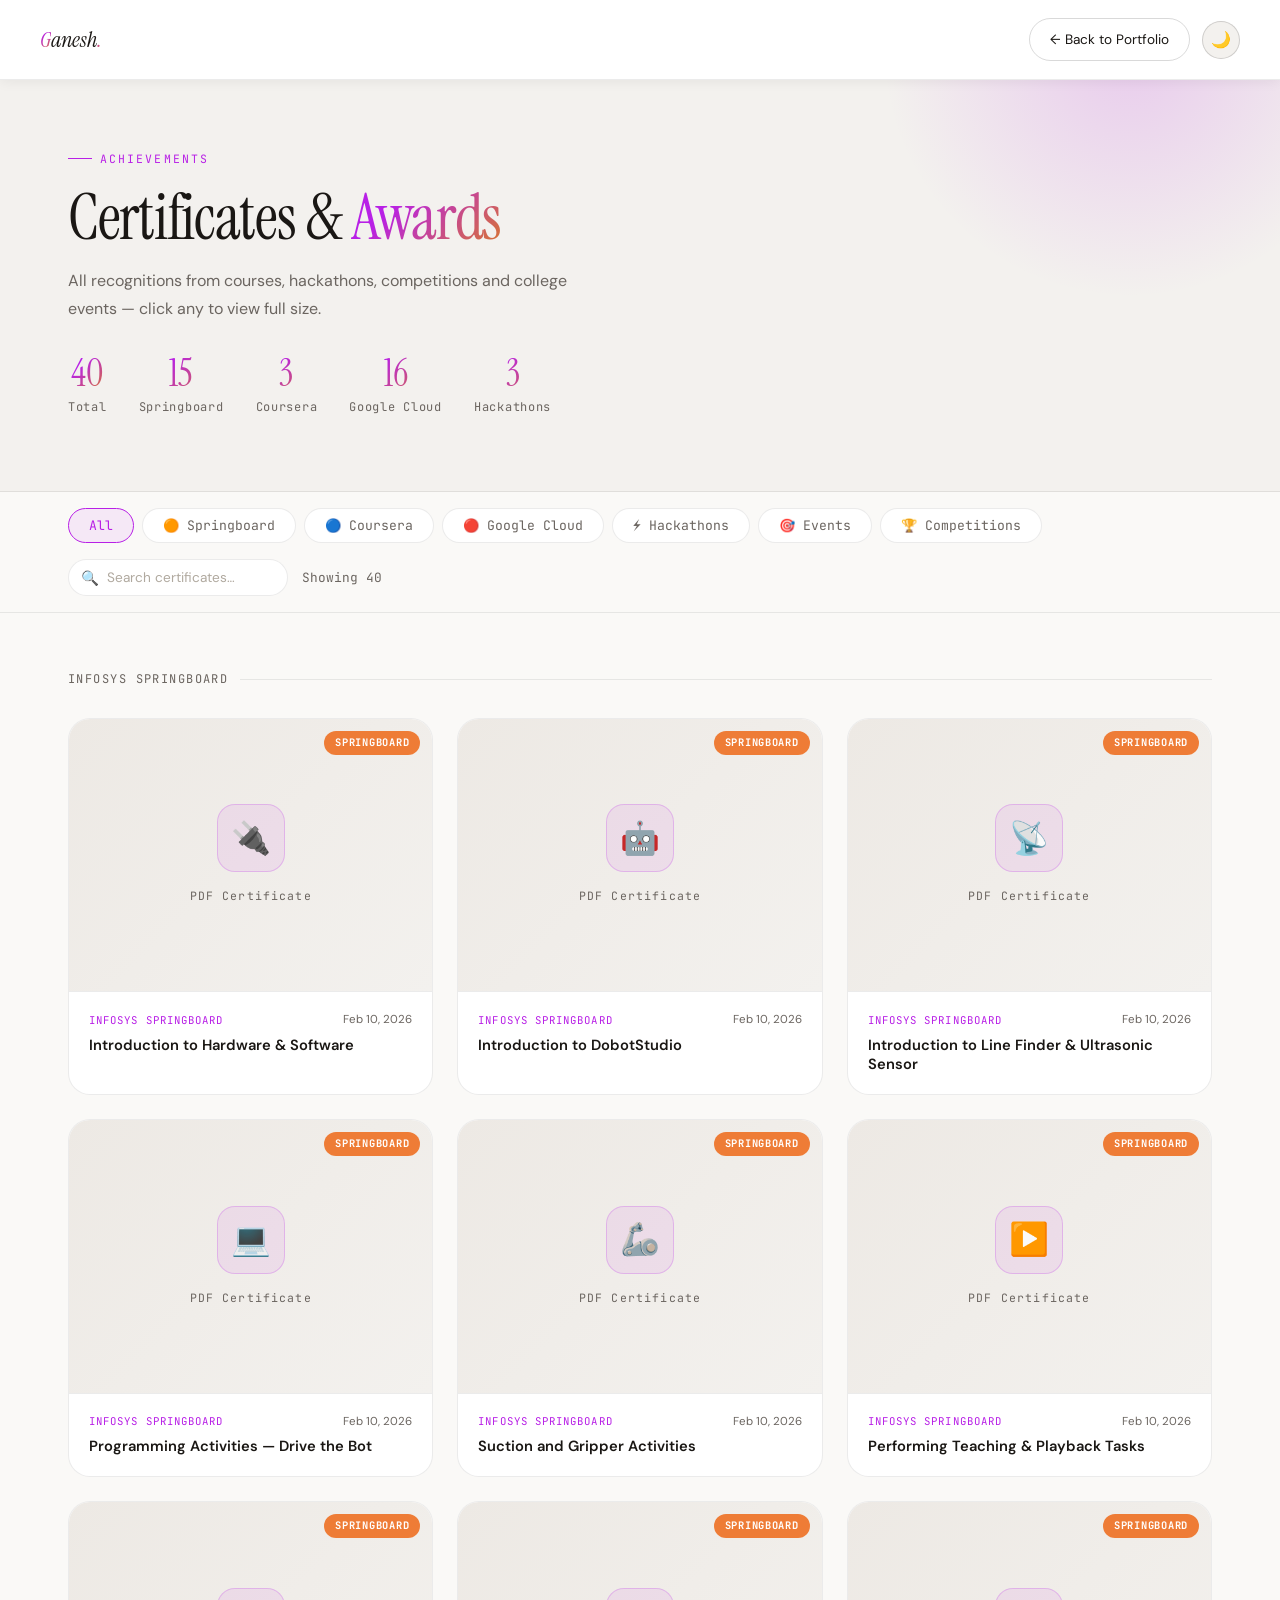
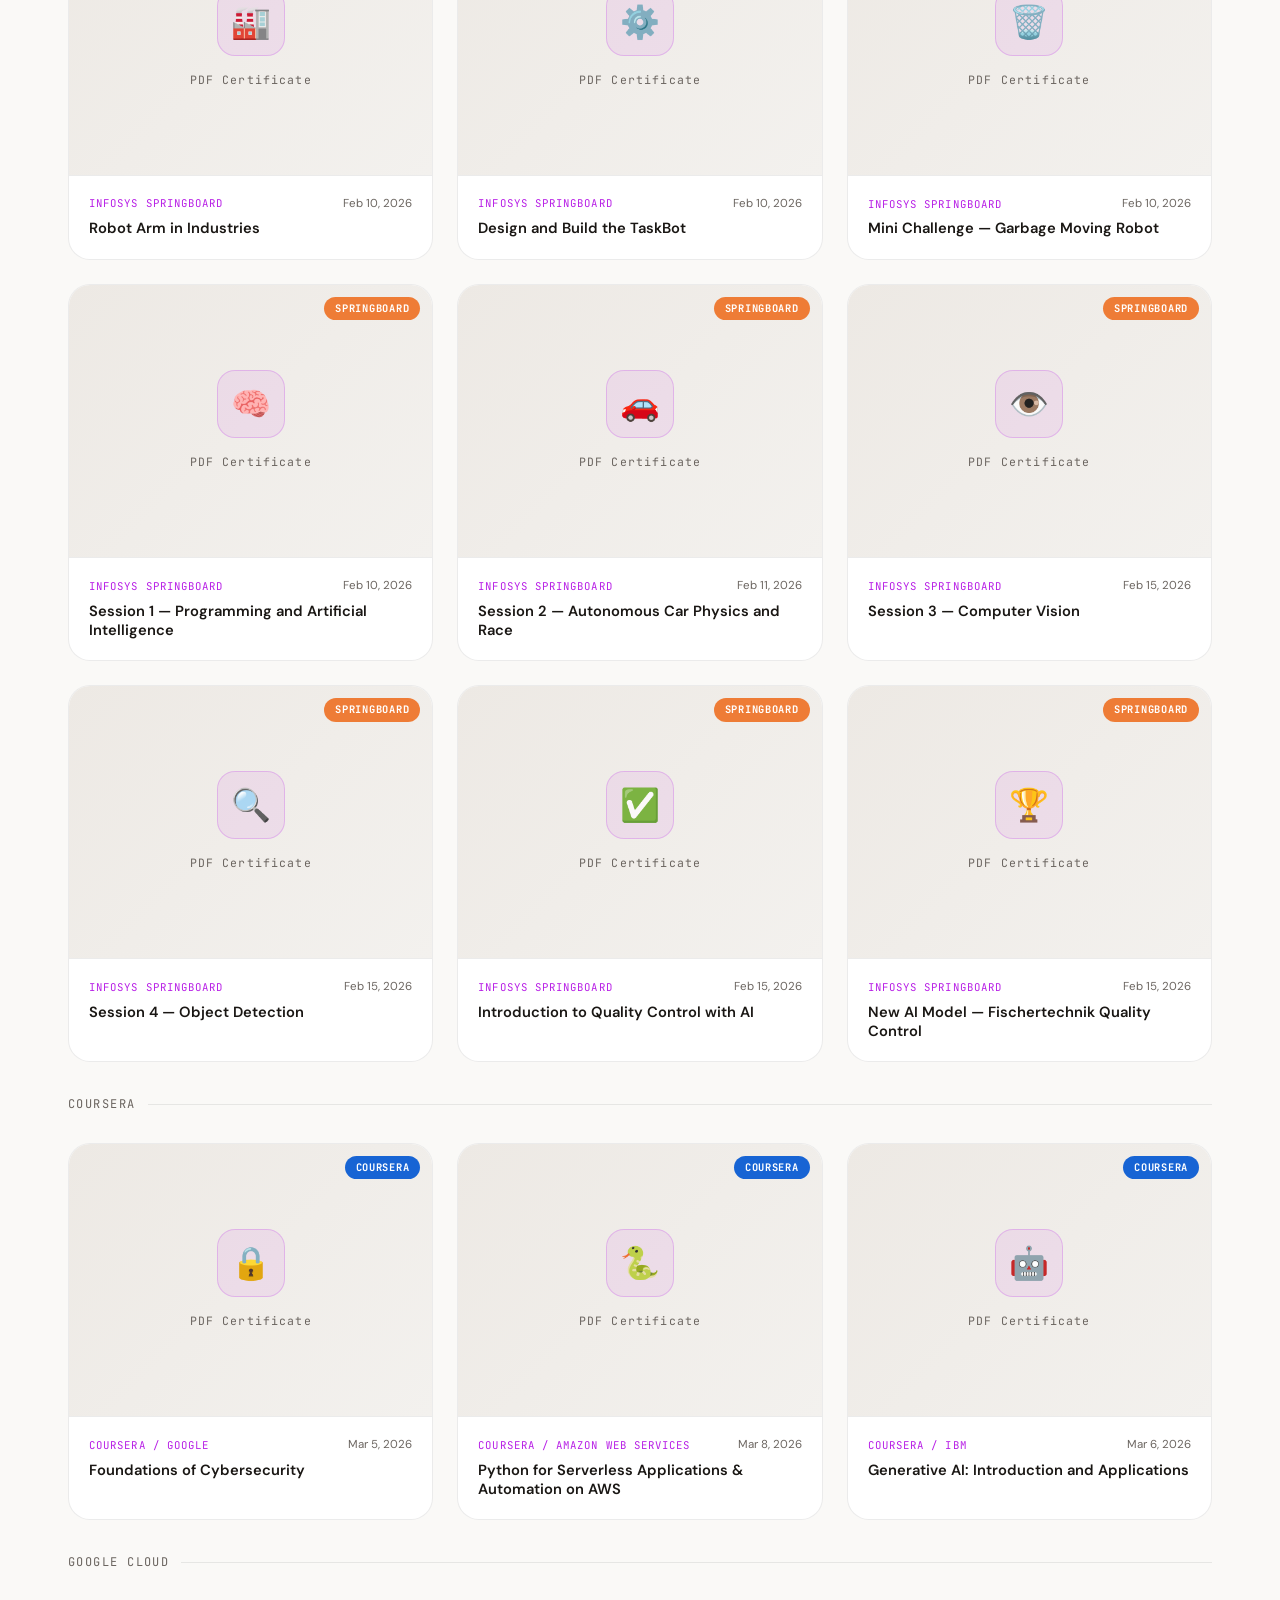
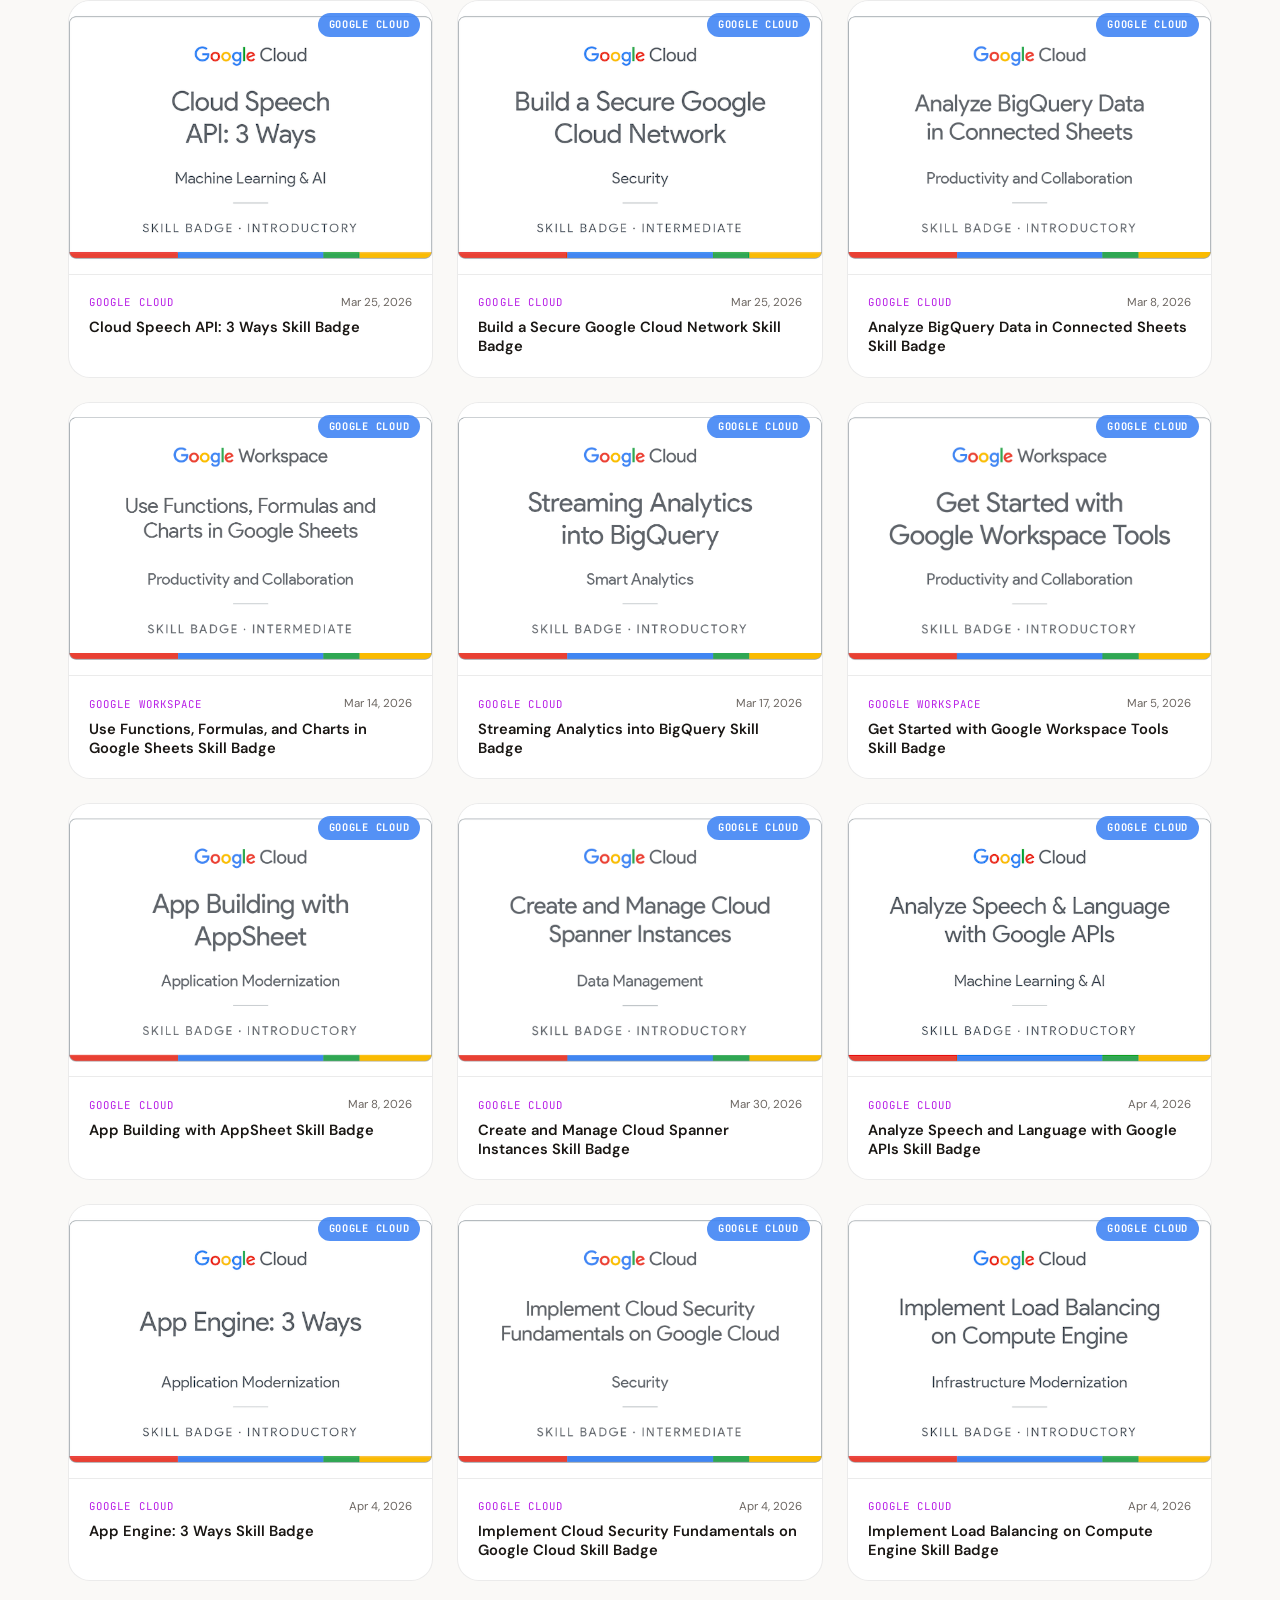
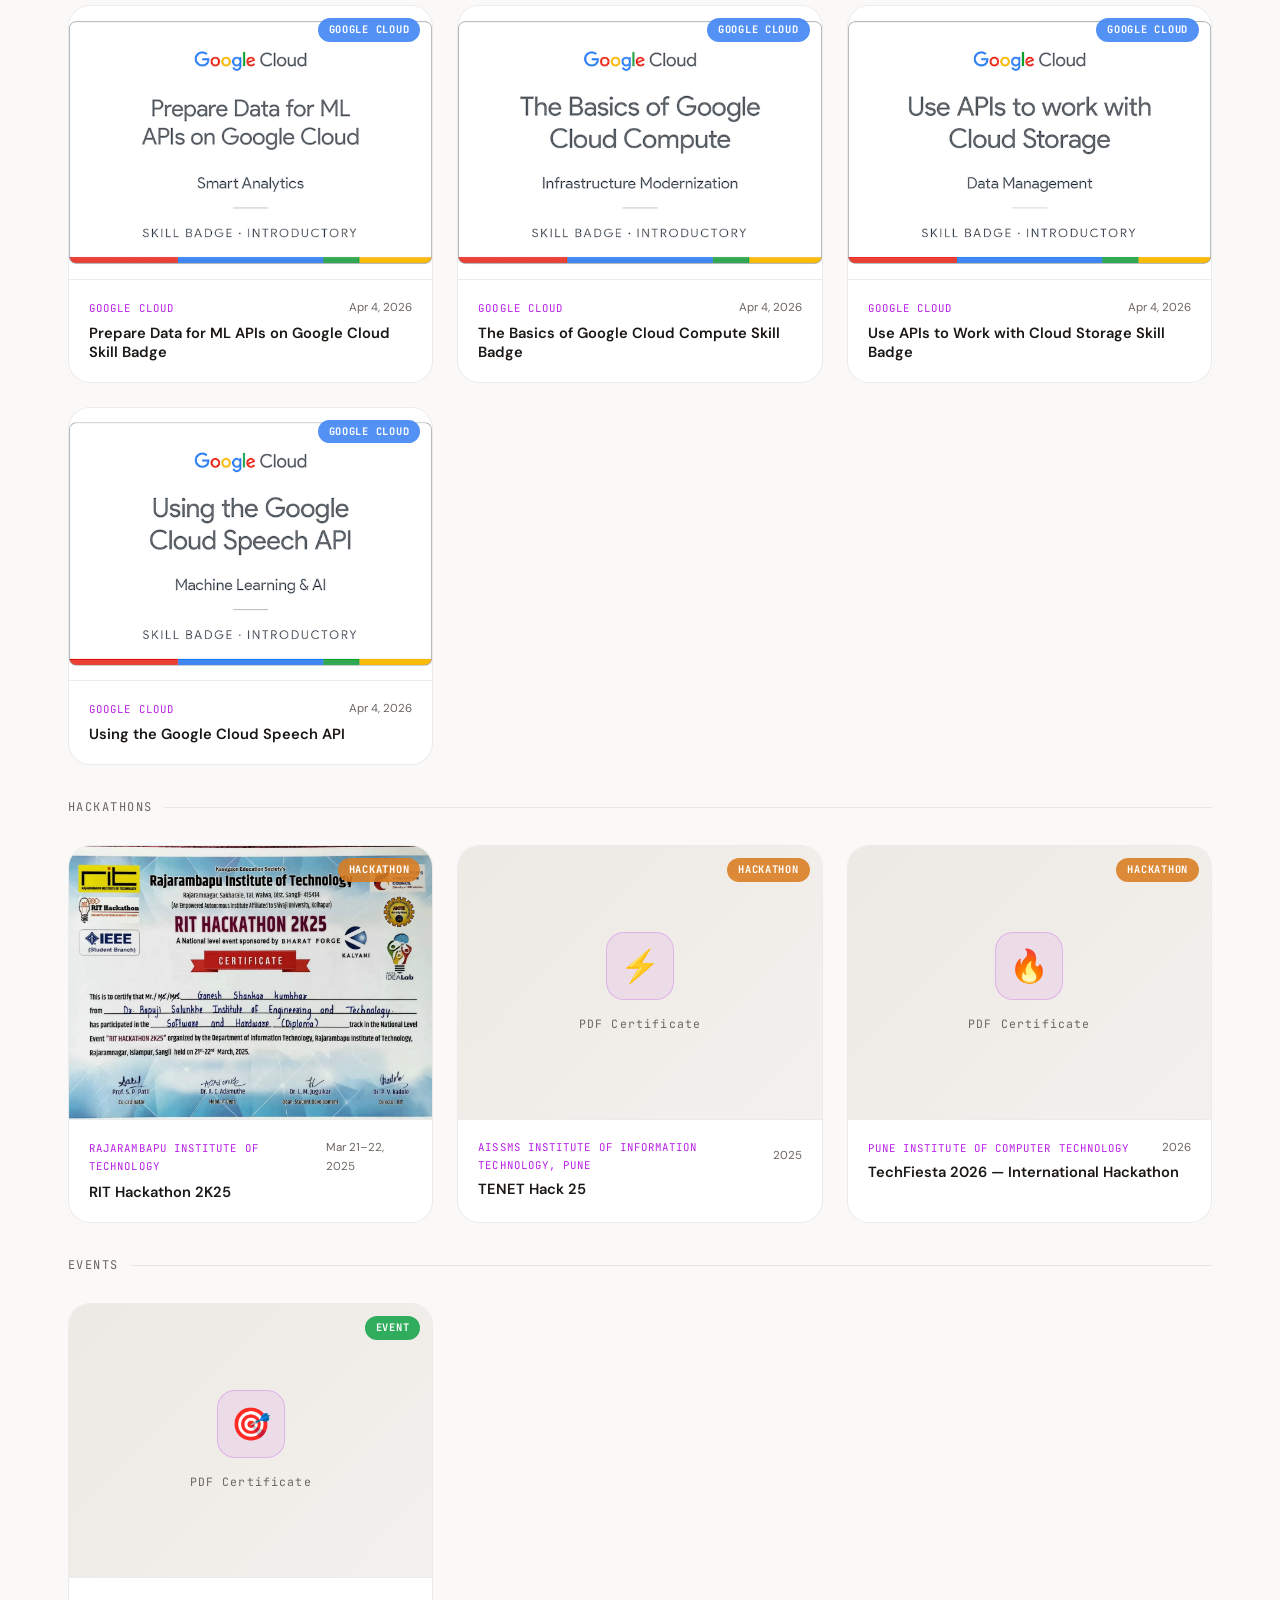
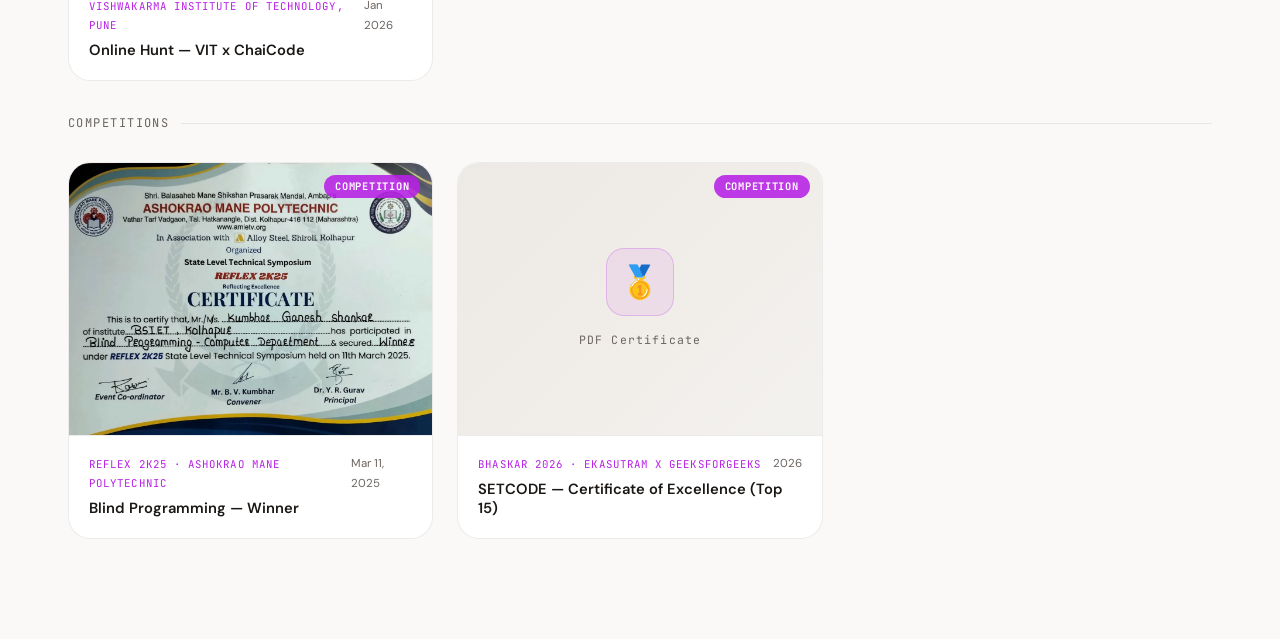
==== commit 2670de96: "add new certificates and projects.." ====
--- a/certificates.html
+++ b/certificates.html
@@ -301,7 +301,6 @@
     padding:22px 24px 14px;flex-shrink:0;
     border-bottom:1px solid var(--border);
   }
-  .lb-title-wrap{}
   .lb-issuer-tag{font-family:'JetBrains Mono',monospace;font-size:0.68rem;color:var(--accent);letter-spacing:0.12em;text-transform:uppercase}
   .lb-title{font-family:'Instrument Serif',serif;font-size:1.35rem;color:var(--text);margin-top:3px}
   .lb-head-right{display:flex;align-items:center;gap:8px;flex-shrink:0}
@@ -500,13 +499,22 @@
   { name:"Generative AI: Introduction and Applications",  issuer:"Coursera / IBM",                date:"Mar 6, 2026",  category:"coursera", file:"assets/certificates/Coursera 6VVRKOBNHQ84.pdf", type:"pdf",   emoji:"🤖", verify:"https://coursera.org/verify/6VVRKOBNHQ84" },
 
   // ── GOOGLE CLOUD ──────────────────────────────────────
-  { name:"Cloud Speech API: 3 Ways",                      issuer:"Google Cloud", date:"2025", category:"google", file:"assets/certificates/cloud-speech-api-3-ways-skill-badge.png",              type:"image", emoji:"🎙️" },
-  { name:"Build a Secure Google Cloud Network",           issuer:"Google Cloud", date:"2025", category:"google", file:"assets/certificates/build-a-secure-google-cloud-network-skill-badge.png",  type:"image", emoji:"🔐" },
-  { name:"Analyze BigQuery Data in Connected Sheets",     issuer:"Google Cloud", date:"2025", category:"google", file:"assets/certificates/google/analyze-bigquery-data-in-connected-sheets-skill-bad__1_.png", type:"image", emoji:"☁️" },
-  { name:"Use Functions, Formulas and Charts in Google Sheets", issuer:"Google Workspace", date:"2025", category:"google", file:"assets/certificates/google/use-functions-formulas-and-charts-in-google-sheets-__1_.png", type:"image", emoji:"📊" },
-  { name:"Streaming Analytics into BigQuery",             issuer:"Google Cloud", date:"2025", category:"google", file:"assets/certificates/google/streaming-analytics-into-bigquery-skill-badge__1_.png", type:"image", emoji:"📡" },
-  { name:"Get Started with Google Workspace Tools",       issuer:"Google Workspace", date:"2025", category:"google", file:"assets/certificates/google/get-started-with-google-workspace-tools-skill-badge__2_.png", type:"image", emoji:"🔧" },
-  { name:"App Building with AppSheet",                    issuer:"Google Cloud", date:"2025", category:"google", file:"assets/certificates/google/app-building-with-appsheet-skill-badge__1_.png", type:"image", emoji:"📱" },
+  { name:"Cloud Speech API: 3 Ways Skill Badge",          issuer:"Google Cloud", date:"Mar 25, 2026", category:"google", file:"assets/certificates/cloud-speech-api-3-ways-skill-badge.png", type:"image", emoji:"🎙️" },
+  { name:"Build a Secure Google Cloud Network Skill Badge", issuer:"Google Cloud", date:"Mar 25, 2026", category:"google", file:"assets/certificates/build-a-secure-google-cloud-network-skill-badge.png", type:"image", emoji:"🔐" },
+  { name:"Analyze BigQuery Data in Connected Sheets Skill Badge", issuer:"Google Cloud", date:"Mar 8, 2026", category:"google", file:"assets/certificates/google/analyze-bigquery-data-in-connected-sheets-skill-bad__1_.png", type:"image", emoji:"☁️" },
+  { name:"Use Functions, Formulas, and Charts in Google Sheets Skill Badge", issuer:"Google Workspace", date:"Mar 14, 2026", category:"google", file:"assets/certificates/google/use-functions-formulas-and-charts-in-google-sheets-__1_.png", type:"image", emoji:"📊" },
+  { name:"Streaming Analytics into BigQuery Skill Badge", issuer:"Google Cloud", date:"Mar 17, 2026", category:"google", file:"assets/certificates/google/streaming-analytics-into-bigquery-skill-badge__1_.png", type:"image", emoji:"📡" },
+  { name:"Get Started with Google Workspace Tools Skill Badge", issuer:"Google Workspace", date:"Mar 5, 2026", category:"google", file:"assets/certificates/google/get-started-with-google-workspace-tools-skill-badge__2_.png", type:"image", emoji:"🔧" },
+  { name:"App Building with AppSheet Skill Badge",        issuer:"Google Cloud", date:"Mar 8, 2026", category:"google", file:"assets/certificates/google/app-building-with-appsheet-skill-badge__1_.png", type:"image", emoji:"📱" },
+  { name:"Create and Manage Cloud Spanner Instances Skill Badge", issuer:"Google Cloud", date:"Mar 30, 2026", category:"google", file:"assets/certificates/google/create-and-manage-cloud-spanner-instances-skill-bad.png", type:"image", emoji:"💾" },
+  { name:"Analyze Speech and Language with Google APIs Skill Badge", issuer:"Google Cloud", date:"Apr 4, 2026", category:"google", file:"assets/certificates/google/analyze-speech-and-language-with-google-apis-skill-.png", type:"image", emoji:"🎙️" },
+  { name:"App Engine: 3 Ways Skill Badge",               issuer:"Google Cloud", date:"Apr 4, 2026", category:"google", file:"assets/certificates/google/app-engine-3-ways-skill-badge.png", type:"image", emoji:"🚀" },
+  { name:"Implement Cloud Security Fundamentals on Google Cloud Skill Badge", issuer:"Google Cloud", date:"Apr 4, 2026", category:"google", file:"assets/certificates/google/implement-cloud-security-fundamentals-on-google-clo.png", type:"image", emoji:"🛡️" },
+  { name:"Implement Load Balancing on Compute Engine Skill Badge", issuer:"Google Cloud", date:"Apr 4, 2026", category:"google", file:"assets/certificates/google/implement-load-balancing-on-compute-engine-skill-ba.png", type:"image", emoji:"⚖️" },
+  { name:"Prepare Data for ML APIs on Google Cloud Skill Badge", issuer:"Google Cloud", date:"Apr 4, 2026", category:"google", file:"assets/certificates/google/prepare-data-for-ml-apis-on-google-cloud-skill-badg.png", type:"image", emoji:"🤖" },
+  { name:"The Basics of Google Cloud Compute Skill Badge", issuer:"Google Cloud", date:"Apr 4, 2026", category:"google", file:"assets/certificates/google/the-basics-of-google-cloud-compute-skill-badge.png", type:"image", emoji:"🖥️" },
+  { name:"Use APIs to Work with Cloud Storage Skill Badge", issuer:"Google Cloud", date:"Apr 4, 2026", category:"google", file:"assets/certificates/google/use-apis-to-work-with-cloud-storage-skill-badge.png", type:"image", emoji:"📦" },
+  { name:"Using the Google Cloud Speech API",             issuer:"Google Cloud", date:"Apr 4, 2026", category:"google", file:"assets/certificates/google/using-the-google-cloud-speech-api.png", type:"image", emoji:"🗣️" },
 
   // ── HACKATHONS ────────────────────────────────────────
   { name:"RIT Hackathon 2K25",                            issuer:"Rajarambapu Institute of Technology",       date:"Mar 21–22, 2025", category:"hackathon",   file:"assets/certificates/hackathon/rit-hackathon-2k25.png",  type:"image", emoji:"⚡" },
@@ -618,8 +626,8 @@
   const groups = {};
   visibleCerts.forEach(c=>{ (groups[c.category]=groups[c.category]||[]).push(c); });
 
-  const categoryOrder = ['course','hackathon','event','competition'];
-  const categoryNames = {course:'Courses',hackathon:'Hackathons',event:'Events',competition:'Competitions'};
+  const categoryOrder = ['springboard', 'coursera', 'google', 'hackathon', 'event', 'competition'];
+  const categoryNames = { springboard:'Infosys Springboard', coursera:'Coursera', google:'Google Cloud', hackathon:'Hackathons', event:'Events', competition:'Competitions' };
 
   const showGroups = activeFilter === 'all';
 
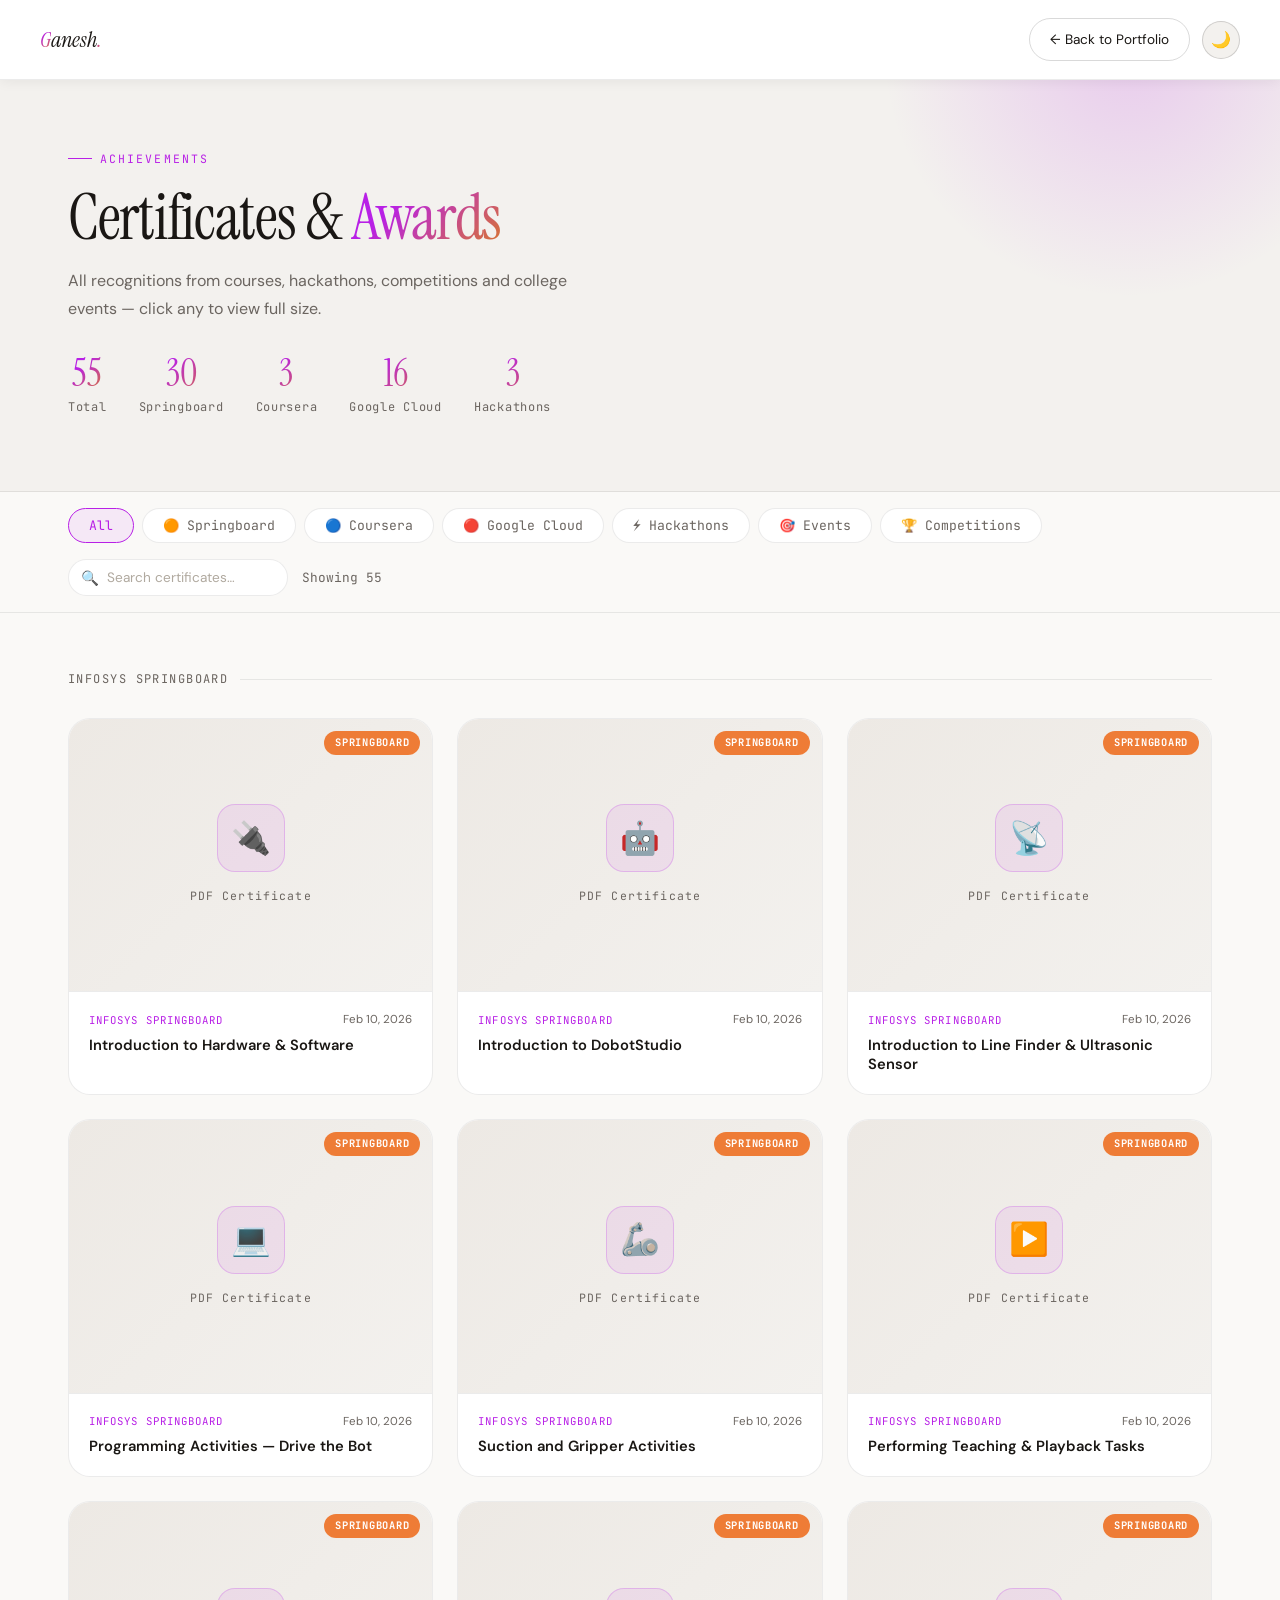
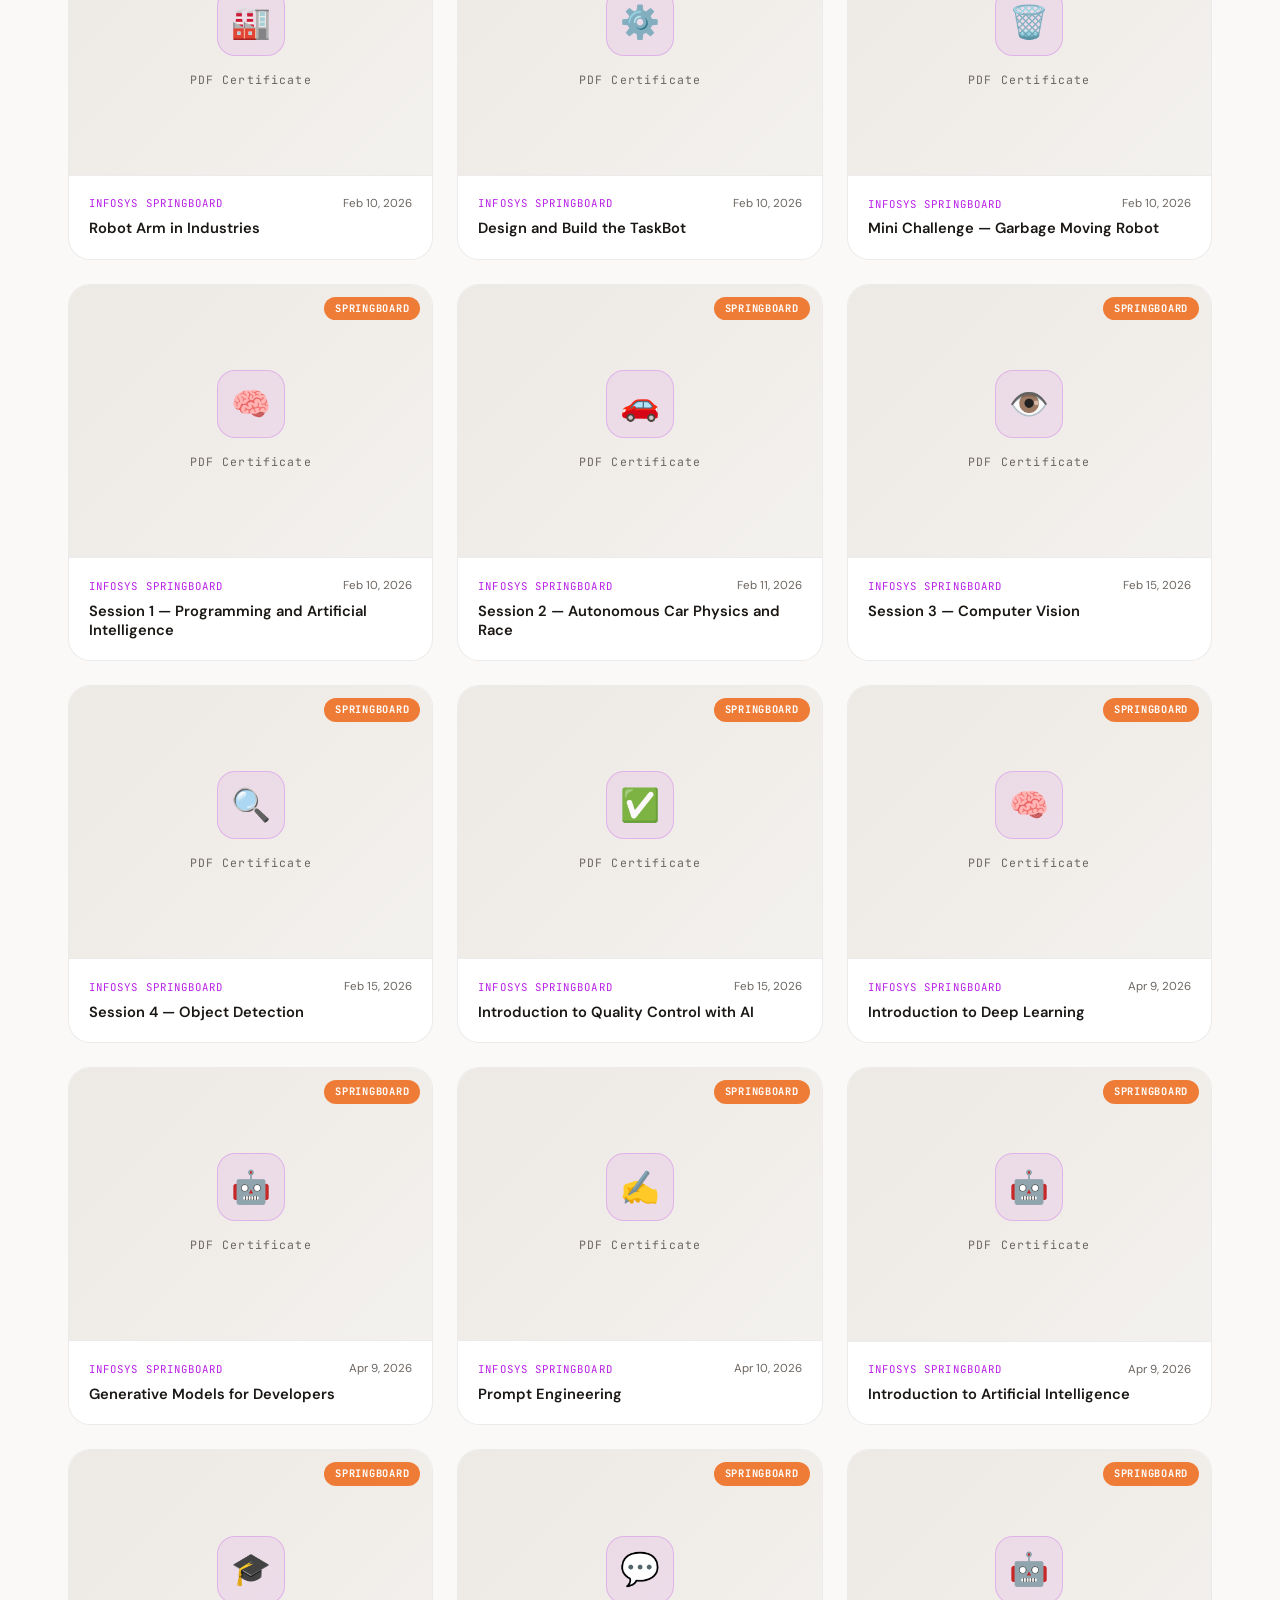
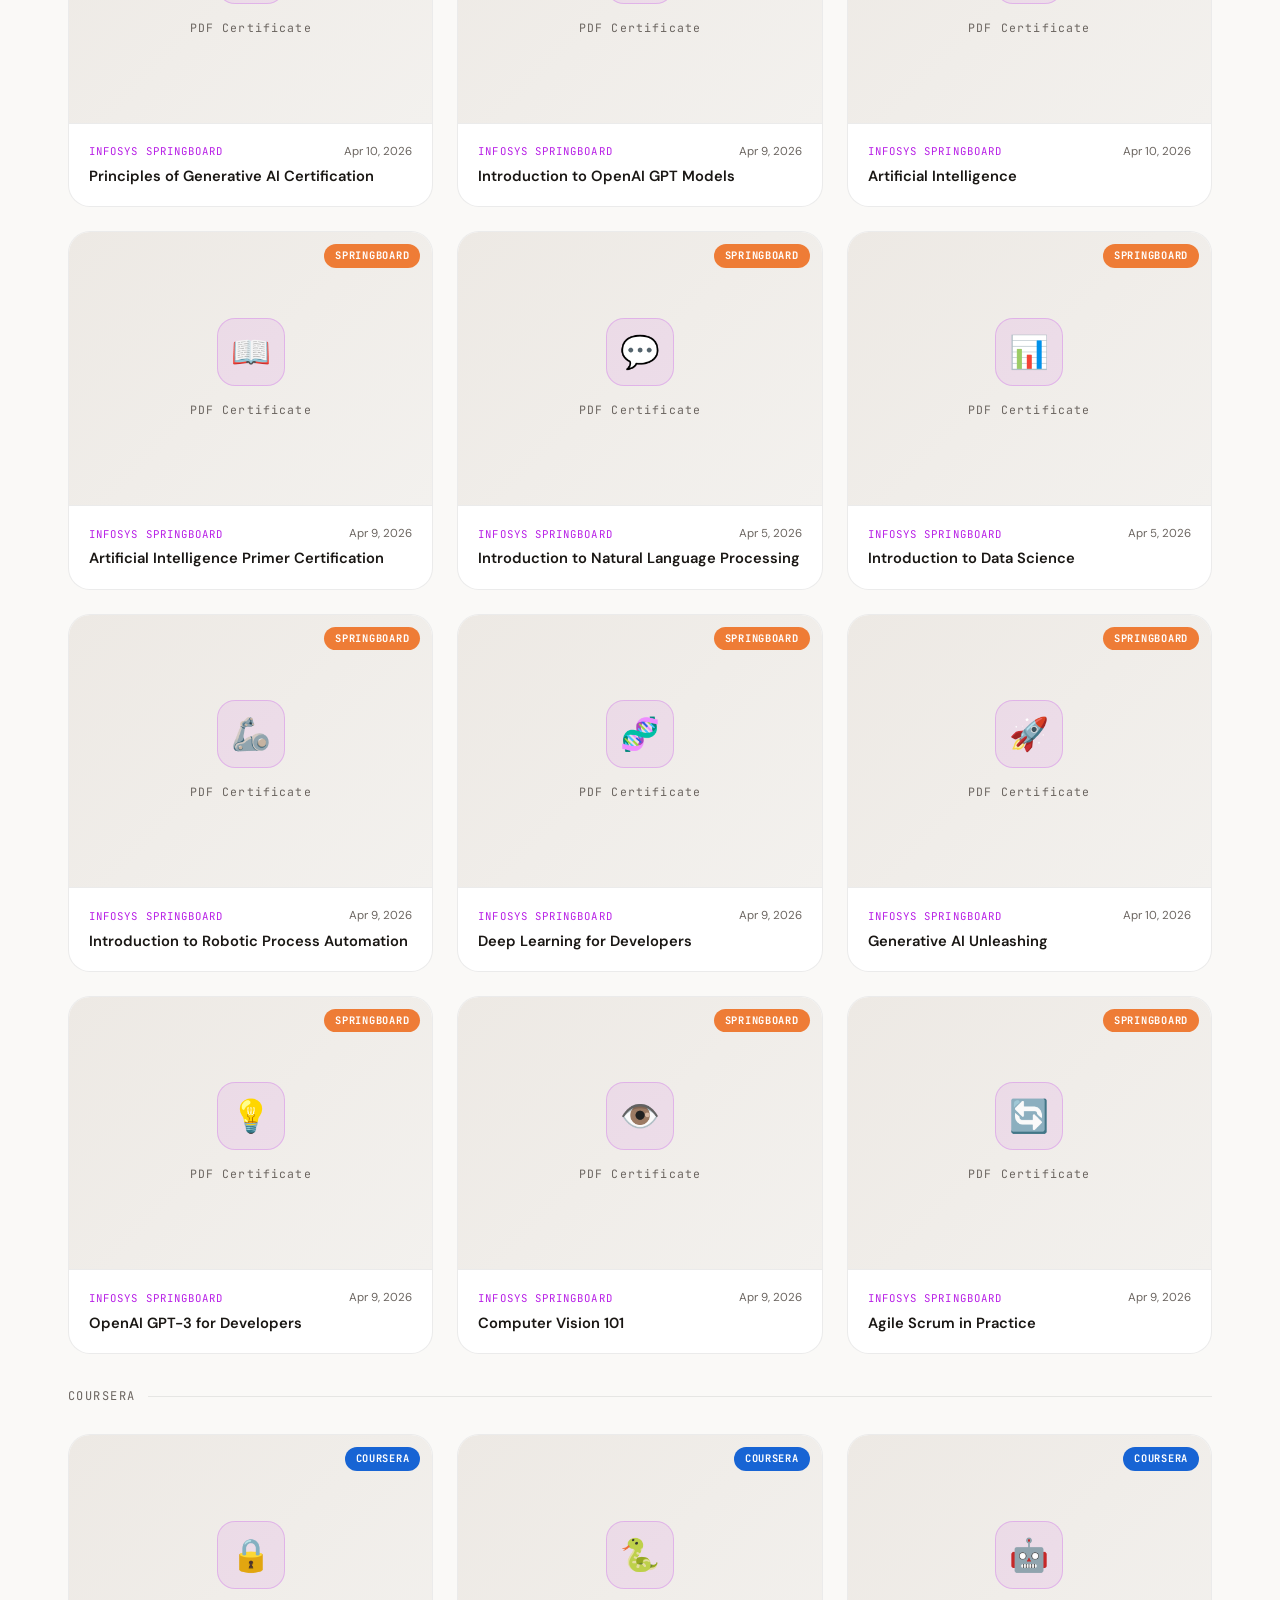
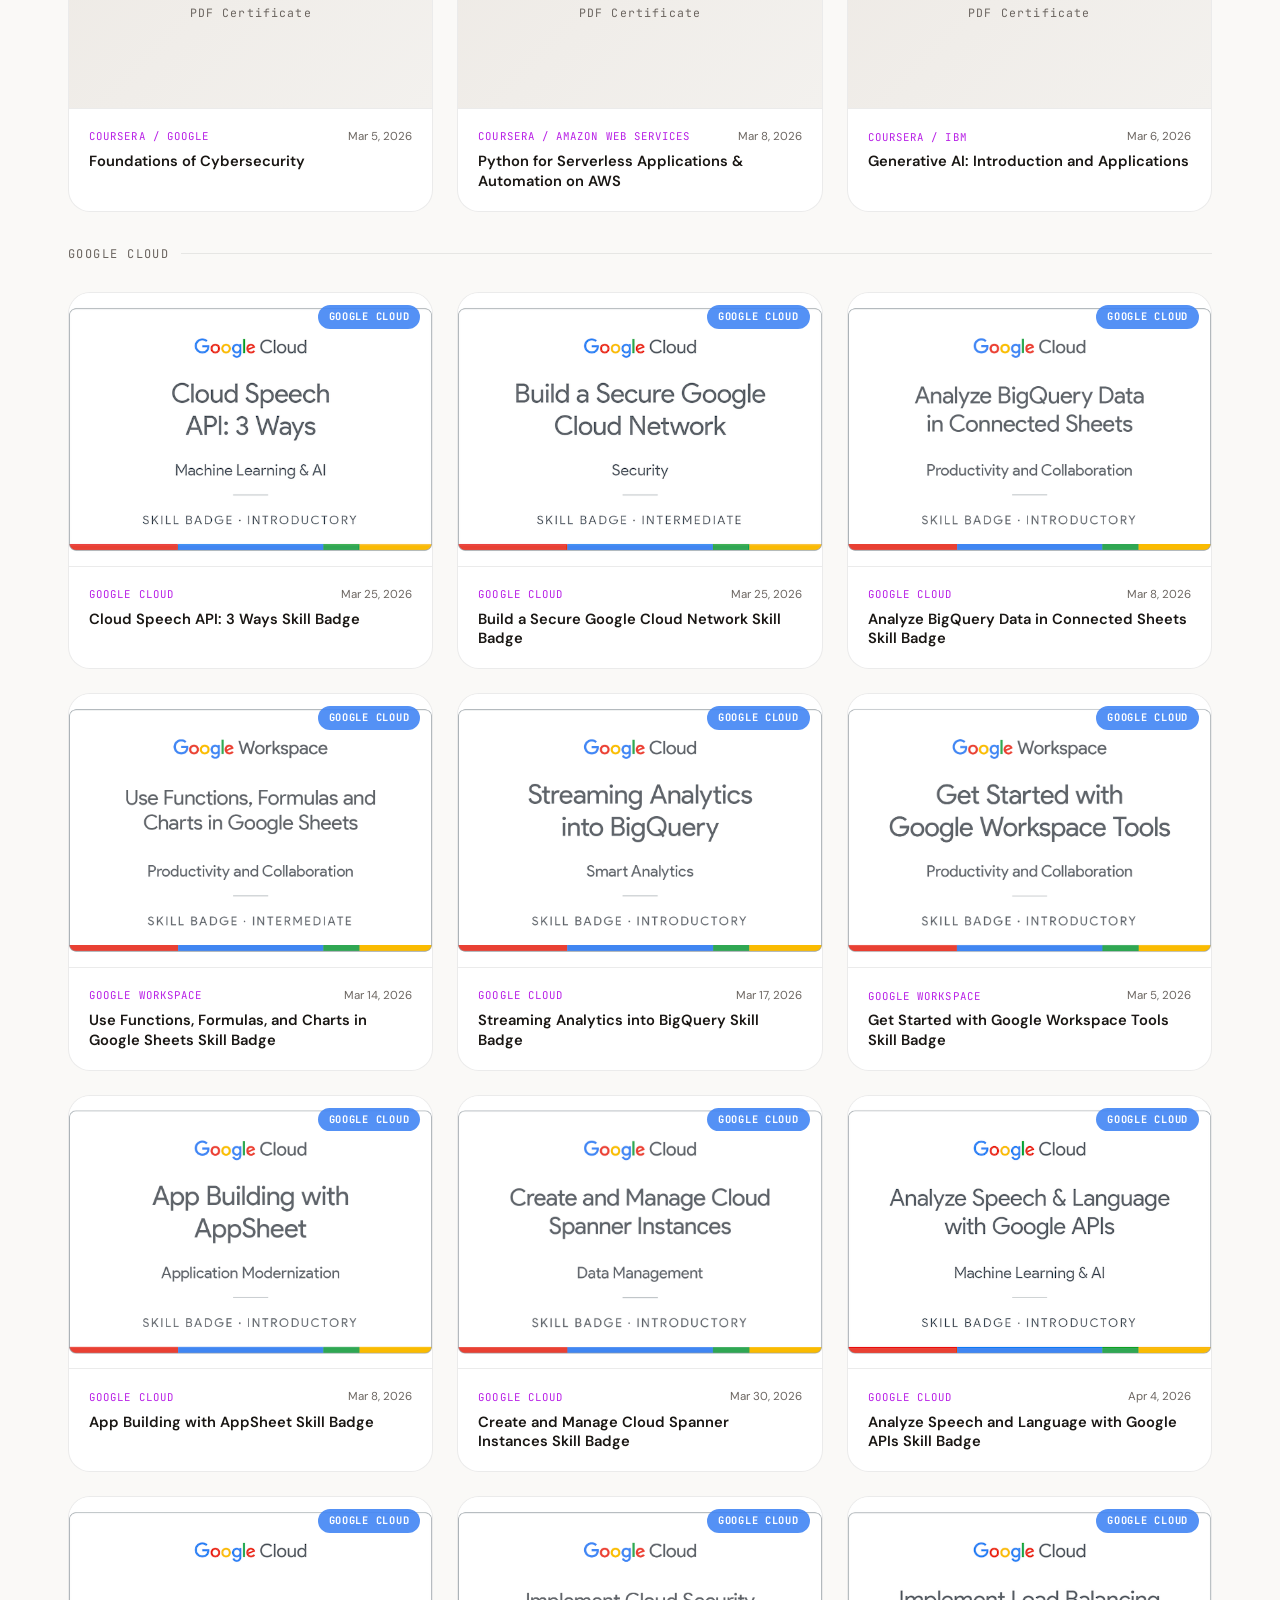
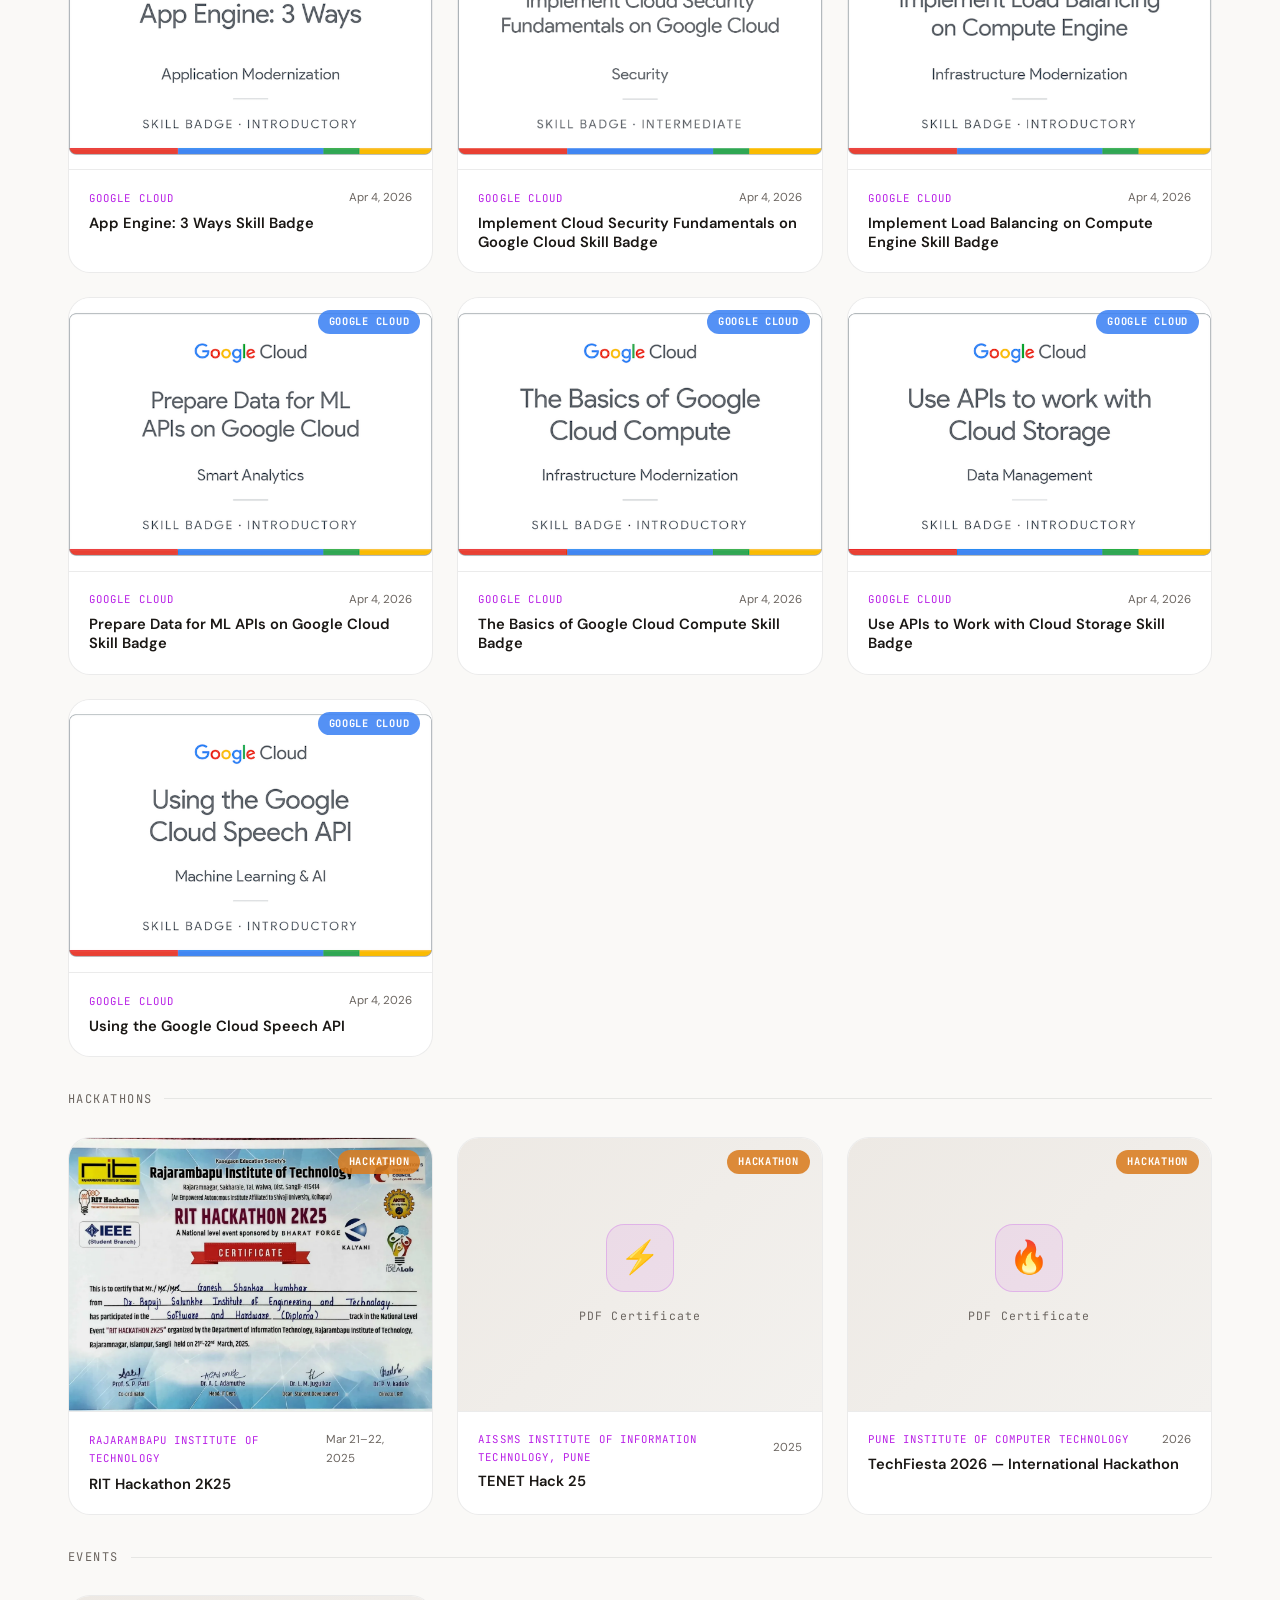
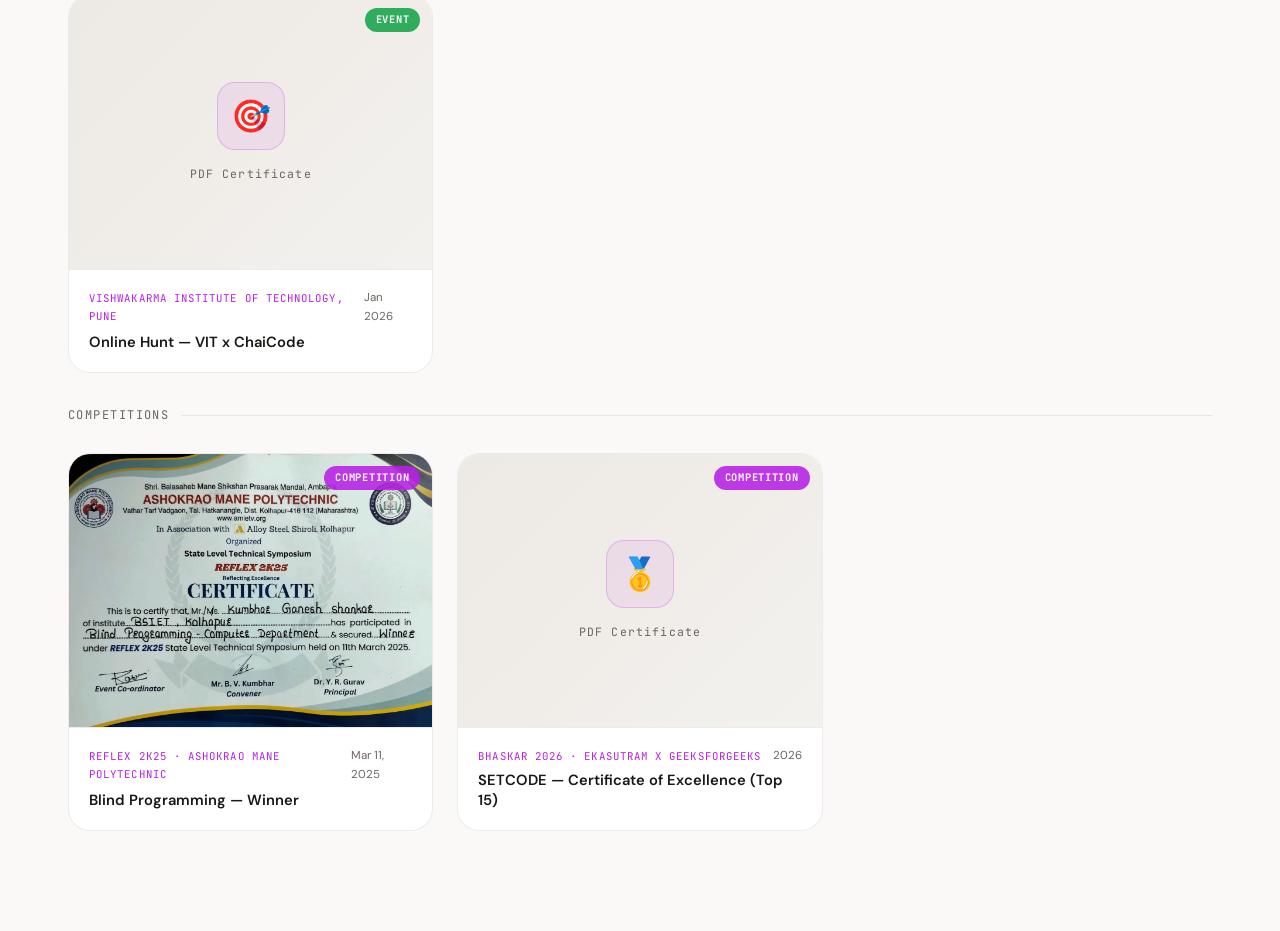
==== commit d1328bcd: "Adding new certificates intership" ====
--- a/certificates.html
+++ b/certificates.html
@@ -431,7 +431,7 @@
 <div class="gallery-section">
   <div class="container">
     <div class="cert-gallery" id="certGallery">
-      <!-- rendered by JS from CERTIFICATES array below -->
+      <!-- rendered by JS -->
     </div>
   </div>
 </div>
@@ -461,76 +461,242 @@
 
 <script>
 /* ════════════════════════════════════════════════════════════
-   ✏️  ADD / EDIT YOUR CERTIFICATES HERE
-   ════════════════════════════════════════════════════════════
-   Each entry:
-   {
-     name:     "Certificate title",
-     issuer:   "Who gave it",
-     date:     "2024",
-     category: "course" | "hackathon" | "event" | "competition",
-     file:     "assets/certificates/filename.jpg",  ← path to your file
-     type:     "image" | "pdf",                      ← file type
-     emoji:    "🏆"   ← shown when no image / as PDF icon
-   }
+   CERTIFICATES DATA
    ════════════════════════════════════════════════════════════ */
 const CERTIFICATES = [
 
-  // ── INFOSYS SPRINGBOARD ──────────────────────────────
-  { name:"Introduction to Hardware & Software",           issuer:"Infosys Springboard", date:"Feb 10, 2026", category:"springboard", file:"assets/certificates/fb19ee50-abc8-42c9-9aa2-d61047f1b77a.pdf",   type:"pdf",   emoji:"🔌" },
-  { name:"Introduction to DobotStudio",                   issuer:"Infosys Springboard", date:"Feb 10, 2026", category:"springboard", file:"assets/certificates/9d2f3bf6-fa56-4d3c-bd09-54dcb688a573.pdf",   type:"pdf",   emoji:"🤖" },
-  { name:"Introduction to Line Finder & Ultrasonic Sensor",issuer:"Infosys Springboard",date:"Feb 10, 2026", category:"springboard", file:"assets/certificates/01395ba8-1122-4c02-a45e-0b570861742b.pdf",   type:"pdf",   emoji:"📡" },
-  { name:"Programming Activities — Drive the Bot",        issuer:"Infosys Springboard", date:"Feb 10, 2026", category:"springboard", file:"assets/certificates/4e68d6aa-f9d9-437b-81a7-be006b5d7a54.pdf",   type:"pdf",   emoji:"💻" },
-  { name:"Suction and Gripper Activities",                issuer:"Infosys Springboard", date:"Feb 10, 2026", category:"springboard", file:"assets/certificates/7629a579-461d-44b0-a54c-0fa83e1f9a77.pdf",   type:"pdf",   emoji:"🦾" },
-  { name:"Performing Teaching & Playback Tasks",          issuer:"Infosys Springboard", date:"Feb 10, 2026", category:"springboard", file:"assets/certificates/62a3879d-8330-451e-a458-6778b91932ed.pdf",   type:"pdf",   emoji:"▶️" },
-  { name:"Robot Arm in Industries",                       issuer:"Infosys Springboard", date:"Feb 10, 2026", category:"springboard", file:"assets/certificates/77e4c32e-cb63-48eb-92df-6eb275bcfd8d.pdf",   type:"pdf",   emoji:"🏭" },
-  { name:"Design and Build the TaskBot",                  issuer:"Infosys Springboard", date:"Feb 10, 2026", category:"springboard", file:"assets/certificates/ced9f6b4-4d2a-41b0-88b3-05bdcecce5d4.pdf",   type:"pdf",   emoji:"⚙️" },
-  { name:"Mini Challenge — Garbage Moving Robot",         issuer:"Infosys Springboard", date:"Feb 10, 2026", category:"springboard", file:"assets/certificates/9f26fb10-0e42-4bc0-a3c1-38754a589a91.pdf",   type:"pdf",   emoji:"🗑️" },
-  { name:"Session 1 — Programming and Artificial Intelligence", issuer:"Infosys Springboard", date:"Feb 10, 2026", category:"springboard", file:"assets/certificates/91cfcf59-3121-4256-a6a0-05dea7fd720e.pdf", type:"pdf", emoji:"🧠" },
-  { name:"Session 2 — Autonomous Car Physics and Race",   issuer:"Infosys Springboard", date:"Feb 11, 2026", category:"springboard", file:"assets/certificates/0d23f0a6-4027-4cfb-8fca-58deffffca71.pdf",   type:"pdf",   emoji:"🚗" },
-  { name:"Session 3 — Computer Vision",                  issuer:"Infosys Springboard", date:"Feb 15, 2026", category:"springboard", file:"assets/certificates/173727fc-0a69-4cb6-8beb-a84d348a62c0.pdf",   type:"pdf",   emoji:"👁️" },
-  { name:"Session 4 — Object Detection",                 issuer:"Infosys Springboard", date:"Feb 15, 2026", category:"springboard", file:"assets/certificates/c459a658-c5ee-4768-aff8-29eed4f41b7a.pdf",   type:"pdf",   emoji:"🔍" },
-  { name:"Introduction to Quality Control with AI",      issuer:"Infosys Springboard", date:"Feb 15, 2026", category:"springboard", file:"assets/certificates/6bf603cf-d1c0-48ad-ae2c-16d1e60ac868.pdf",   type:"pdf",   emoji:"✅" },
-  { name:"New AI Model — Fischertechnik Quality Control", issuer:"Infosys Springboard", date:"Feb 15, 2026", category:"springboard", file:"assets/certificates/f8262c94-da0d-4831-9eb9-ff8840fa110b.pdf",   type:"pdf",   emoji:"🏆" },
-
-  // ── COURSERA ─────────────────────────────────────────
-  { name:"Foundations of Cybersecurity",                  issuer:"Coursera / Google",             date:"Mar 5, 2026",  category:"coursera", file:"assets/certificates/Coursera 2M5XYC8GE4TY.pdf", type:"pdf",   emoji:"🔒", verify:"https://coursera.org/verify/2M5XYC8GE4TY" },
-  { name:"Python for Serverless Applications & Automation on AWS", issuer:"Coursera / Amazon Web Services", date:"Mar 8, 2026", category:"coursera", file:"assets/certificates/Coursera 2P3JM8KE1YGI.pdf", type:"pdf", emoji:"🐍", verify:"https://coursera.org/verify/2P3JM8KE1YGI" },
-  { name:"Generative AI: Introduction and Applications",  issuer:"Coursera / IBM",                date:"Mar 6, 2026",  category:"coursera", file:"assets/certificates/Coursera 6VVRKOBNHQ84.pdf", type:"pdf",   emoji:"🤖", verify:"https://coursera.org/verify/6VVRKOBNHQ84" },
-
-  // ── GOOGLE CLOUD ──────────────────────────────────────
-  { name:"Cloud Speech API: 3 Ways Skill Badge",          issuer:"Google Cloud", date:"Mar 25, 2026", category:"google", file:"assets/certificates/cloud-speech-api-3-ways-skill-badge.png", type:"image", emoji:"🎙️" },
-  { name:"Build a Secure Google Cloud Network Skill Badge", issuer:"Google Cloud", date:"Mar 25, 2026", category:"google", file:"assets/certificates/build-a-secure-google-cloud-network-skill-badge.png", type:"image", emoji:"🔐" },
-  { name:"Analyze BigQuery Data in Connected Sheets Skill Badge", issuer:"Google Cloud", date:"Mar 8, 2026", category:"google", file:"assets/certificates/google/analyze-bigquery-data-in-connected-sheets-skill-bad__1_.png", type:"image", emoji:"☁️" },
-  { name:"Use Functions, Formulas, and Charts in Google Sheets Skill Badge", issuer:"Google Workspace", date:"Mar 14, 2026", category:"google", file:"assets/certificates/google/use-functions-formulas-and-charts-in-google-sheets-__1_.png", type:"image", emoji:"📊" },
-  { name:"Streaming Analytics into BigQuery Skill Badge", issuer:"Google Cloud", date:"Mar 17, 2026", category:"google", file:"assets/certificates/google/streaming-analytics-into-bigquery-skill-badge__1_.png", type:"image", emoji:"📡" },
-  { name:"Get Started with Google Workspace Tools Skill Badge", issuer:"Google Workspace", date:"Mar 5, 2026", category:"google", file:"assets/certificates/google/get-started-with-google-workspace-tools-skill-badge__2_.png", type:"image", emoji:"🔧" },
-  { name:"App Building with AppSheet Skill Badge",        issuer:"Google Cloud", date:"Mar 8, 2026", category:"google", file:"assets/certificates/google/app-building-with-appsheet-skill-badge__1_.png", type:"image", emoji:"📱" },
-  { name:"Create and Manage Cloud Spanner Instances Skill Badge", issuer:"Google Cloud", date:"Mar 30, 2026", category:"google", file:"assets/certificates/google/create-and-manage-cloud-spanner-instances-skill-bad.png", type:"image", emoji:"💾" },
-  { name:"Analyze Speech and Language with Google APIs Skill Badge", issuer:"Google Cloud", date:"Apr 4, 2026", category:"google", file:"assets/certificates/google/analyze-speech-and-language-with-google-apis-skill-.png", type:"image", emoji:"🎙️" },
-  { name:"App Engine: 3 Ways Skill Badge",               issuer:"Google Cloud", date:"Apr 4, 2026", category:"google", file:"assets/certificates/google/app-engine-3-ways-skill-badge.png", type:"image", emoji:"🚀" },
-  { name:"Implement Cloud Security Fundamentals on Google Cloud Skill Badge", issuer:"Google Cloud", date:"Apr 4, 2026", category:"google", file:"assets/certificates/google/implement-cloud-security-fundamentals-on-google-clo.png", type:"image", emoji:"🛡️" },
-  { name:"Implement Load Balancing on Compute Engine Skill Badge", issuer:"Google Cloud", date:"Apr 4, 2026", category:"google", file:"assets/certificates/google/implement-load-balancing-on-compute-engine-skill-ba.png", type:"image", emoji:"⚖️" },
-  { name:"Prepare Data for ML APIs on Google Cloud Skill Badge", issuer:"Google Cloud", date:"Apr 4, 2026", category:"google", file:"assets/certificates/google/prepare-data-for-ml-apis-on-google-cloud-skill-badg.png", type:"image", emoji:"🤖" },
-  { name:"The Basics of Google Cloud Compute Skill Badge", issuer:"Google Cloud", date:"Apr 4, 2026", category:"google", file:"assets/certificates/google/the-basics-of-google-cloud-compute-skill-badge.png", type:"image", emoji:"🖥️" },
-  { name:"Use APIs to Work with Cloud Storage Skill Badge", issuer:"Google Cloud", date:"Apr 4, 2026", category:"google", file:"assets/certificates/google/use-apis-to-work-with-cloud-storage-skill-badge.png", type:"image", emoji:"📦" },
-  { name:"Using the Google Cloud Speech API",             issuer:"Google Cloud", date:"Apr 4, 2026", category:"google", file:"assets/certificates/google/using-the-google-cloud-speech-api.png", type:"image", emoji:"🗣️" },
-
-  // ── HACKATHONS ────────────────────────────────────────
-  { name:"RIT Hackathon 2K25",                            issuer:"Rajarambapu Institute of Technology",       date:"Mar 21–22, 2025", category:"hackathon",   file:"assets/certificates/hackathon/rit-hackathon-2k25.png",  type:"image", emoji:"⚡" },
-  { name:"TENET Hack 25",                                 issuer:"AISSMS Institute of Information Technology, Pune", date:"2025",    category:"hackathon",   file:"assets/certificates/hackathon/TENET.pdf",               type:"pdf",   emoji:"⚡" },
-  { name:"TechFiesta 2026 — International Hackathon",     issuer:"Pune Institute of Computer Technology",    date:"2026",           category:"hackathon",   file:"assets/certificates/hackathon/BlueFlame.pdf",            type:"pdf",   emoji:"🔥" },
-
-  // ── COMPETITIONS ──────────────────────────────────────
-  { name:"Blind Programming — Winner",                    issuer:"REFLEX 2K25 · Ashokrao Mane Polytechnic",  date:"Mar 11, 2025",   category:"competition", file:"assets/certificates/competition/reflex-2k25-winner.png", type:"image", emoji:"🏆" },
-  { name:"SETCODE — Certificate of Excellence (Top 15)",  issuer:"BHASKAR 2026 · Ekasutram x GeeksforGeeks", date:"2026",           category:"competition", file:"assets/certificates/setcode-bhaskar-2026.pdf",           type:"pdf",   emoji:"🥇" },
-
-  // ── EVENTS ────────────────────────────────────────────
-  { name:"Online Hunt — VIT x ChaiCode",                  issuer:"Vishwakarma Institute of Technology, Pune", date:"Jan 2026",      category:"event",       file:"assets/certificates/event/Online_Hunt.pdf",             type:"pdf",   emoji:"🎯" },
-
-  // ADD MORE CERTIFICATES HERE following the same pattern
+  // ── INFOSYS SPRINGBOARD — ROBOTICS / DOBOT (root-level PDFs) ──
+  { name:"Introduction to Hardware & Software",
+    issuer:"Infosys Springboard", date:"Feb 10, 2026", category:"springboard",
+    file:"assets/certificates/fb19ee50-abc8-42c9-9aa2-d61047f1b77a.pdf", type:"pdf", emoji:"🔌" },
+
+  { name:"Introduction to DobotStudio",
+    issuer:"Infosys Springboard", date:"Feb 10, 2026", category:"springboard",
+    file:"assets/certificates/9d2f3bf6-fa56-4d3c-bd09-54dcb688a573.pdf", type:"pdf", emoji:"🤖" },
+
+  { name:"Introduction to Line Finder & Ultrasonic Sensor",
+    issuer:"Infosys Springboard", date:"Feb 10, 2026", category:"springboard",
+    file:"assets/certificates/01395ba8-1122-4c02-a45e-0b570861742b.pdf", type:"pdf", emoji:"📡" },
+
+  { name:"Programming Activities — Drive the Bot",
+    issuer:"Infosys Springboard", date:"Feb 10, 2026", category:"springboard",
+    file:"assets/certificates/4e68d6aa-f9d9-437b-81a7-be006b5d7a54.pdf", type:"pdf", emoji:"💻" },
+
+  { name:"Suction and Gripper Activities",
+    issuer:"Infosys Springboard", date:"Feb 10, 2026", category:"springboard",
+    file:"assets/certificates/7629a579-461d-44b0-a54c-0fa83e1f9a77.pdf", type:"pdf", emoji:"🦾" },
+
+  { name:"Performing Teaching & Playback Tasks",
+    issuer:"Infosys Springboard", date:"Feb 10, 2026", category:"springboard",
+    file:"assets/certificates/ced9f6b4-4d2a-41b0-88b3-05bdcecce5d4.pdf", type:"pdf", emoji:"▶️" },
+
+  { name:"Robot Arm in Industries",
+    issuer:"Infosys Springboard", date:"Feb 10, 2026", category:"springboard",
+    file:"assets/certificates/9f26fb10-0e42-4bc0-a3c1-38754a589a91.pdf", type:"pdf", emoji:"🏭" },
+
+  { name:"Design and Build the TaskBot",
+    issuer:"Infosys Springboard", date:"Feb 10, 2026", category:"springboard",
+    file:"assets/certificates/62a3879d-8330-451e-a458-6778b91932ed.pdf", type:"pdf", emoji:"⚙️" },
+
+  { name:"Mini Challenge — Garbage Moving Robot",
+    issuer:"Infosys Springboard", date:"Feb 10, 2026", category:"springboard",
+    file:"assets/certificates/77e4c32e-cb63-48eb-92df-6eb275bcfd8d.pdf", type:"pdf", emoji:"🗑️" },
+
+  { name:"Session 1 — Programming and Artificial Intelligence",
+    issuer:"Infosys Springboard", date:"Feb 10, 2026", category:"springboard",
+    file:"assets/certificates/91cfcf59-3121-4256-a6a0-05dea7fd720e.pdf", type:"pdf", emoji:"🧠" },
+
+  { name:"Session 2 — Autonomous Car Physics and Race",
+    issuer:"Infosys Springboard", date:"Feb 11, 2026", category:"springboard",
+    file:"assets/certificates/0d23f0a6-4027-4cfb-8fca-58deffffca71.pdf", type:"pdf", emoji:"🚗" },
+
+  { name:"Session 3 — Computer Vision",
+    issuer:"Infosys Springboard", date:"Feb 15, 2026", category:"springboard",
+    file:"assets/certificates/6bf603cf-d1c0-48ad-ae2c-16d1e60ac868.pdf", type:"pdf", emoji:"👁️" },
+
+  { name:"Session 4 — Object Detection",
+    issuer:"Infosys Springboard", date:"Feb 15, 2026", category:"springboard",
+    file:"assets/certificates/c459a658-c5ee-4768-aff8-29eed4f41b7a.pdf", type:"pdf", emoji:"🔍" },
+
+  { name:"Introduction to Quality Control with AI",
+    issuer:"Infosys Springboard", date:"Feb 15, 2026", category:"springboard",
+    file:"assets/certificates/f8262c94-da0d-4831-9eb9-ff8840fa110b.pdf", type:"pdf", emoji:"✅" },
+
+  // ── INFOSYS SPRINGBOARD — AI INTERNSHIP (internship AI folder) ──
+  { name:"Introduction to Deep Learning",
+    issuer:"Infosys Springboard", date:"Apr 9, 2026", category:"springboard",
+    file:"assets/certificates/internship AI/1aa3d29d-e70b-4efd-969f-ff02d252a017.pdf", type:"pdf", emoji:"🧠" },
+
+  { name:"Generative Models for Developers",
+    issuer:"Infosys Springboard", date:"Apr 9, 2026", category:"springboard",
+    file:"assets/certificates/internship AI/1fb736e6-2d46-4f2a-9100-e735b1bf43f3.pdf", type:"pdf", emoji:"🤖" },
+
+  { name:"Prompt Engineering",
+    issuer:"Infosys Springboard", date:"Apr 10, 2026", category:"springboard",
+    file:"assets/certificates/internship AI/4fb0e3e5-aff6-48e7-b829-f16f4f8a9160.pdf", type:"pdf", emoji:"✍️" },
+
+  { name:"Introduction to Artificial Intelligence",
+    issuer:"Infosys Springboard", date:"Apr 9, 2026", category:"springboard",
+    file:"assets/certificates/internship AI/50837b12-78a2-44d9-b069-2b7d2d9b5d3c.pdf", type:"pdf", emoji:"🤖" },
+
+  { name:"Principles of Generative AI Certification",
+    issuer:"Infosys Springboard", date:"Apr 10, 2026", category:"springboard",
+    file:"assets/certificates/internship AI/71118d56-47c2-4840-b0f6-bd361925d11b.pdf", type:"pdf", emoji:"🎓" },
+
+  { name:"Introduction to OpenAI GPT Models",
+    issuer:"Infosys Springboard", date:"Apr 9, 2026", category:"springboard",
+    file:"assets/certificates/internship AI/9b7e05ef-755b-4130-999c-f77198198df0.pdf", type:"pdf", emoji:"💬" },
+
+  { name:"Artificial Intelligence",
+    issuer:"Infosys Springboard", date:"Apr 10, 2026", category:"springboard",
+    file:"assets/certificates/internship AI/ab90548d-b923-4ad6-b4ed-39553ddc85af.pdf", type:"pdf", emoji:"🤖" },
+
+  { name:"Artificial Intelligence Primer Certification",
+    issuer:"Infosys Springboard", date:"Apr 9, 2026", category:"springboard",
+    file:"assets/certificates/internship AI/b06557b9-e127-4c80-a537-26541b31bbbd.pdf", type:"pdf", emoji:"📖" },
+
+  { name:"Introduction to Natural Language Processing",
+    issuer:"Infosys Springboard", date:"Apr 5, 2026", category:"springboard",
+    file:"assets/certificates/internship AI/bc0069b8-de52-45e8-bb1d-eb264b5b6734.pdf", type:"pdf", emoji:"💬" },
+
+  { name:"Introduction to Data Science",
+    issuer:"Infosys Springboard", date:"Apr 5, 2026", category:"springboard",
+    file:"assets/certificates/internship AI/c9161795-590b-4d90-aac0-33a2056f6909.pdf", type:"pdf", emoji:"📊" },
+
+  { name:"Introduction to Robotic Process Automation",
+    issuer:"Infosys Springboard", date:"Apr 9, 2026", category:"springboard",
+    file:"assets/certificates/internship AI/08306283-f839-4511-9931-036a9863a83e.pdf", type:"pdf", emoji:"🦾" },
+
+  { name:"Deep Learning for Developers",
+    issuer:"Infosys Springboard", date:"Apr 9, 2026", category:"springboard",
+    file:"assets/certificates/internship AI/19276fc7-e6ea-459d-9af1-41ca1f5c140c.pdf", type:"pdf", emoji:"🧬" },
+
+  { name:"Generative AI Unleashing",
+    issuer:"Infosys Springboard", date:"Apr 10, 2026", category:"springboard",
+    file:"assets/certificates/internship AI/e28a6e52-779a-46db-b4e0-7c85e5af14de.pdf", type:"pdf", emoji:"🚀" },
+
+  { name:"OpenAI GPT-3 for Developers",
+    issuer:"Infosys Springboard", date:"Apr 9, 2026", category:"springboard",
+    file:"assets/certificates/internship AI/e396b4fc-d171-465b-9b3b-fb9a99314a1a.pdf", type:"pdf", emoji:"💡" },
+
+  { name:"Computer Vision 101",
+    issuer:"Infosys Springboard", date:"Apr 9, 2026", category:"springboard",
+    file:"assets/certificates/internship AI/f8fe723a-33c4-469d-b21c-13e9e1eacbc3.pdf", type:"pdf", emoji:"👁️" },
+
+  { name:"Agile Scrum in Practice",
+    issuer:"Infosys Springboard", date:"Apr 9, 2026", category:"springboard",
+    file:"assets/certificates/internship AI/fa43a566-9258-45cc-ba41-4ca407d115d3.pdf", type:"pdf", emoji:"🔄" },
+
+  // ── COURSERA ─────────────────────────────────────────────────
+  { name:"Foundations of Cybersecurity",
+    issuer:"Coursera / Google", date:"Mar 5, 2026", category:"coursera",
+    file:"assets/certificates/Coursera 2M5XYC8GE4TY.pdf", type:"pdf", emoji:"🔒",
+    verify:"https://coursera.org/verify/2M5XYC8GE4TY" },
+
+  { name:"Python for Serverless Applications & Automation on AWS",
+    issuer:"Coursera / Amazon Web Services", date:"Mar 8, 2026", category:"coursera",
+    file:"assets/certificates/Coursera 2P3JM8KE1YGI.pdf", type:"pdf", emoji:"🐍",
+    verify:"https://coursera.org/verify/2P3JM8KE1YGI" },
+
+  { name:"Generative AI: Introduction and Applications",
+    issuer:"Coursera / IBM", date:"Mar 6, 2026", category:"coursera",
+    file:"assets/certificates/Coursera 6VVRKOBNHQ84.pdf", type:"pdf", emoji:"🤖",
+    verify:"https://coursera.org/verify/6VVRKOBNHQ84" },
+
+  // ── GOOGLE CLOUD ─────────────────────────────────────────────
+  { name:"Cloud Speech API: 3 Ways Skill Badge",
+    issuer:"Google Cloud", date:"Mar 25, 2026", category:"google",
+    file:"assets/certificates/cloud-speech-api-3-ways-skill-badge.png", type:"image", emoji:"🎙️" },
+
+  { name:"Build a Secure Google Cloud Network Skill Badge",
+    issuer:"Google Cloud", date:"Mar 25, 2026", category:"google",
+    file:"assets/certificates/build-a-secure-google-cloud-network-skill-badge.png", type:"image", emoji:"🔐" },
+
+  { name:"Analyze BigQuery Data in Connected Sheets Skill Badge",
+    issuer:"Google Cloud", date:"Mar 8, 2026", category:"google",
+    file:"assets/certificates/google/analyze-bigquery-data-in-connected-sheets-skill-bad__1_.png", type:"image", emoji:"☁️" },
+
+  { name:"Use Functions, Formulas, and Charts in Google Sheets Skill Badge",
+    issuer:"Google Workspace", date:"Mar 14, 2026", category:"google",
+    file:"assets/certificates/google/use-functions-formulas-and-charts-in-google-sheets-__1_.png", type:"image", emoji:"📊" },
+
+  { name:"Streaming Analytics into BigQuery Skill Badge",
+    issuer:"Google Cloud", date:"Mar 17, 2026", category:"google",
+    file:"assets/certificates/google/streaming-analytics-into-bigquery-skill-badge__1_.png", type:"image", emoji:"📡" },
+
+  { name:"Get Started with Google Workspace Tools Skill Badge",
+    issuer:"Google Workspace", date:"Mar 5, 2026", category:"google",
+    file:"assets/certificates/google/get-started-with-google-workspace-tools-skill-badge__2_.png", type:"image", emoji:"🔧" },
+
+  { name:"App Building with AppSheet Skill Badge",
+    issuer:"Google Cloud", date:"Mar 8, 2026", category:"google",
+    file:"assets/certificates/google/app-building-with-appsheet-skill-badge__1_.png", type:"image", emoji:"📱" },
+
+  { name:"Create and Manage Cloud Spanner Instances Skill Badge",
+    issuer:"Google Cloud", date:"Mar 30, 2026", category:"google",
+    file:"assets/certificates/google/create-and-manage-cloud-spanner-instances-skill-bad.png", type:"image", emoji:"💾" },
+
+  { name:"Analyze Speech and Language with Google APIs Skill Badge",
+    issuer:"Google Cloud", date:"Apr 4, 2026", category:"google",
+    file:"assets/certificates/google/analyze-speech-and-language-with-google-apis-skill-.png", type:"image", emoji:"🎙️" },
+
+  { name:"App Engine: 3 Ways Skill Badge",
+    issuer:"Google Cloud", date:"Apr 4, 2026", category:"google",
+    file:"assets/certificates/google/app-engine-3-ways-skill-badge.png", type:"image", emoji:"🚀" },
+
+  { name:"Implement Cloud Security Fundamentals on Google Cloud Skill Badge",
+    issuer:"Google Cloud", date:"Apr 4, 2026", category:"google",
+    file:"assets/certificates/google/implement-cloud-security-fundamentals-on-google-clo.png", type:"image", emoji:"🛡️" },
+
+  { name:"Implement Load Balancing on Compute Engine Skill Badge",
+    issuer:"Google Cloud", date:"Apr 4, 2026", category:"google",
+    file:"assets/certificates/google/implement-load-balancing-on-compute-engine-skill-ba.png", type:"image", emoji:"⚖️" },
+
+  { name:"Prepare Data for ML APIs on Google Cloud Skill Badge",
+    issuer:"Google Cloud", date:"Apr 4, 2026", category:"google",
+    file:"assets/certificates/google/prepare-data-for-ml-apis-on-google-cloud-skill-badg.png", type:"image", emoji:"🤖" },
+
+  { name:"The Basics of Google Cloud Compute Skill Badge",
+    issuer:"Google Cloud", date:"Apr 4, 2026", category:"google",
+    file:"assets/certificates/google/the-basics-of-google-cloud-compute-skill-badge.png", type:"image", emoji:"🖥️" },
+
+  { name:"Use APIs to Work with Cloud Storage Skill Badge",
+    issuer:"Google Cloud", date:"Apr 4, 2026", category:"google",
+    file:"assets/certificates/google/use-apis-to-work-with-cloud-storage-skill-badge.png", type:"image", emoji:"📦" },
+
+  { name:"Using the Google Cloud Speech API",
+    issuer:"Google Cloud", date:"Apr 4, 2026", category:"google",
+    file:"assets/certificates/google/using-the-google-cloud-speech-api.png", type:"image", emoji:"🗣️" },
+
+  // ── HACKATHONS ────────────────────────────────────────────────
+  { name:"RIT Hackathon 2K25",
+    issuer:"Rajarambapu Institute of Technology", date:"Mar 21–22, 2025", category:"hackathon",
+    file:"assets/certificates/hackathon/rit-hackathon-2k25.png", type:"image", emoji:"⚡" },
+
+  { name:"TENET Hack 25",
+    issuer:"AISSMS Institute of Information Technology, Pune", date:"2025", category:"hackathon",
+    file:"assets/certificates/hackathon/TENET.pdf", type:"pdf", emoji:"⚡" },
+
+  { name:"TechFiesta 2026 — International Hackathon",
+    issuer:"Pune Institute of Computer Technology", date:"2026", category:"hackathon",
+    file:"assets/certificates/hackathon/BlueFlame.pdf", type:"pdf", emoji:"🔥" },
+
+  // ── COMPETITIONS ──────────────────────────────────────────────
+  { name:"Blind Programming — Winner",
+    issuer:"REFLEX 2K25 · Ashokrao Mane Polytechnic", date:"Mar 11, 2025", category:"competition",
+    file:"assets/certificates/competition/reflex-2k25-winner.png", type:"image", emoji:"🏆" },
+
+  { name:"SETCODE — Certificate of Excellence (Top 15)",
+    issuer:"BHASKAR 2026 · Ekasutram x GeeksforGeeks", date:"2026", category:"competition",
+    file:"assets/certificates/setcode-bhaskar-2026.pdf", type:"pdf", emoji:"🥇" },
+
+  // ── EVENTS ────────────────────────────────────────────────────
+  { name:"Online Hunt — VIT x ChaiCode",
+    issuer:"Vishwakarma Institute of Technology, Pune", date:"Jan 2026", category:"event",
+    file:"assets/certificates/event/Online_Hunt.pdf", type:"pdf", emoji:"🎯" },
 
 ];
+
 /* ════════════════════════════════════════════════════════════
    THEME
 ════════════════════════════════════════════════════════════ */
@@ -557,10 +723,12 @@
 let lbIndex      = 0;
 
 function ribbonClass(cat){
-  return {'springboard':'springboard','coursera':'coursera','google':'google','hackathon':'hackathon','event':'event','competition':'competition'}[cat]||'event';
+  return {'springboard':'springboard','coursera':'coursera','google':'google',
+          'hackathon':'hackathon','event':'event','competition':'competition'}[cat]||'event';
 }
 function ribbonLabel(cat){
-  return {'springboard':'Springboard','coursera':'Coursera','google':'Google Cloud','hackathon':'Hackathon','event':'Event','competition':'Competition'}[cat]||cat;
+  return {'springboard':'Springboard','coursera':'Coursera','google':'Google Cloud',
+          'hackathon':'Hackathon','event':'Event','competition':'Competition'}[cat]||cat;
 }
 
 function makeTile(cert, globalIdx){
@@ -569,7 +737,6 @@
   div.dataset.category = cert.category;
   div.dataset.idx = globalIdx;
 
-  // Thumb content
   let thumbInner = '';
   if(cert.type === 'pdf'){
     thumbInner = `<div class="thumb-pdf">
@@ -606,8 +773,8 @@
   gallery.innerHTML = '';
   const q = activeSearch.toLowerCase();
 
-  visibleCerts = CERTIFICATES.filter((c,i)=>{
-    const matchCat  = activeFilter==='all' || c.category===activeFilter;
+  visibleCerts = CERTIFICATES.filter(c=>{
+    const matchCat    = activeFilter==='all' || c.category===activeFilter;
     const matchSearch = !q || c.name.toLowerCase().includes(q) || c.issuer.toLowerCase().includes(q);
     return matchCat && matchSearch;
   });
@@ -622,39 +789,37 @@
     return;
   }
 
-  // Group by category
   const groups = {};
   visibleCerts.forEach(c=>{ (groups[c.category]=groups[c.category]||[]).push(c); });
 
-  const categoryOrder = ['springboard', 'coursera', 'google', 'hackathon', 'event', 'competition'];
-  const categoryNames = { springboard:'Infosys Springboard', coursera:'Coursera', google:'Google Cloud', hackathon:'Hackathons', event:'Events', competition:'Competitions' };
+  const categoryOrder = ['springboard','coursera','google','hackathon','event','competition'];
+  const categoryNames = {
+    springboard:'Infosys Springboard', coursera:'Coursera',
+    google:'Google Cloud', hackathon:'Hackathons',
+    event:'Events', competition:'Competitions'
+  };
 
   const showGroups = activeFilter === 'all';
 
   if(showGroups){
     categoryOrder.forEach(cat=>{
       if(!groups[cat]) return;
-      // group label
       const lbl = document.createElement('div');
       lbl.className = 'cert-group-label';
       lbl.textContent = categoryNames[cat];
       gallery.appendChild(lbl);
       groups[cat].forEach(cert=>{
-        const globalIdx = CERTIFICATES.indexOf(cert);
-        const tile = makeTile(cert, globalIdx);
-        gallery.appendChild(tile);
+        gallery.appendChild(makeTile(cert, CERTIFICATES.indexOf(cert)));
       });
     });
   } else {
     visibleCerts.forEach(cert=>{
-      const globalIdx = CERTIFICATES.indexOf(cert);
-      gallery.appendChild(makeTile(cert, globalIdx));
+      gallery.appendChild(makeTile(cert, CERTIFICATES.indexOf(cert)));
     });
   }
 
   countLabel.textContent = `Showing ${visibleCerts.length}`;
 
-  // Scroll reveal
   requestAnimationFrame(()=>{
     document.querySelectorAll('.cert-tile.reveal').forEach((el,i)=>{
       el.style.transitionDelay = (i%4)*0.07+'s';
@@ -663,16 +828,14 @@
   });
 }
 
-// Update stat counts
 function updateStats(){
-  document.getElementById('totalCount').textContent   = CERTIFICATES.length;
-  document.getElementById('sbCount').textContent      = CERTIFICATES.filter(c=>c.category==='springboard').length;
-  document.getElementById('courseraCount').textContent= CERTIFICATES.filter(c=>c.category==='coursera').length;
-  document.getElementById('googleCount').textContent  = CERTIFICATES.filter(c=>c.category==='google').length;
-  document.getElementById('hackCount').textContent    = CERTIFICATES.filter(c=>c.category==='hackathon').length;
+  document.getElementById('totalCount').textContent    = CERTIFICATES.length;
+  document.getElementById('sbCount').textContent       = CERTIFICATES.filter(c=>c.category==='springboard').length;
+  document.getElementById('courseraCount').textContent = CERTIFICATES.filter(c=>c.category==='coursera').length;
+  document.getElementById('googleCount').textContent   = CERTIFICATES.filter(c=>c.category==='google').length;
+  document.getElementById('hackCount').textContent     = CERTIFICATES.filter(c=>c.category==='hackathon').length;
 }
 
-// Filter tabs
 document.getElementById('filterTabs').addEventListener('click', e=>{
   const btn = e.target.closest('.ftab');
   if(!btn) return;
@@ -682,7 +845,6 @@
   render();
 });
 
-// Search
 searchInput.addEventListener('input', e=>{
   activeSearch = e.target.value.trim();
   render();
@@ -695,15 +857,14 @@
 const lbBody     = document.getElementById('lbBody');
 const lbIssuer   = document.getElementById('lbIssuer');
 const lbTitle    = document.getElementById('lbTitle');
+const lbVerify   = document.getElementById('lbVerify');
 const lbDownload = document.getElementById('lbDownload');
 const lbCounter  = document.getElementById('lbCounter');
 const lbPrev     = document.getElementById('lbPrev');
 const lbNext     = document.getElementById('lbNext');
 const lbClose    = document.getElementById('lbClose');
 
-// We navigate through visibleCerts in lightbox
 function openLightbox(globalIdx){
-  // find position in visibleCerts
   const pos = visibleCerts.findIndex(c=>CERTIFICATES.indexOf(c)===globalIdx);
   lbIndex = pos >= 0 ? pos : 0;
   showLb();
@@ -714,19 +875,26 @@
 function showLb(){
   const cert = visibleCerts[lbIndex];
   if(!cert) return;
-  lbIssuer.textContent = cert.issuer;
-  lbTitle.textContent  = cert.name;
-  lbDownload.href      = cert.file;
+  lbIssuer.textContent  = cert.issuer;
+  lbTitle.textContent   = cert.name;
+  lbDownload.href       = cert.file;
   lbDownload.setAttribute('download','');
-  lbCounter.textContent= `${lbIndex+1} / ${visibleCerts.length}`;
-  lbPrev.disabled      = lbIndex===0;
-  lbNext.disabled      = lbIndex===visibleCerts.length-1;
-
-  if(cert.type==='pdf'){
-    lbBody.innerHTML=`<iframe class="lb-pdf" src="${cert.file}" title="${cert.name}"></iframe>`;
+  lbCounter.textContent = `${lbIndex+1} / ${visibleCerts.length}`;
+  lbPrev.disabled       = lbIndex === 0;
+  lbNext.disabled       = lbIndex === visibleCerts.length - 1;
+
+  if(cert.verify){
+    lbVerify.href = cert.verify;
+    lbVerify.style.display = 'flex';
   } else {
-    lbBody.innerHTML=`<img src="${cert.file}" alt="${cert.name}"
-      onerror="this.outerHTML='<div style=\\'text-align:center;padding:40px;color:var(--text2)\\'><div style=\\'font-size:4rem;margin-bottom:16px\\'>${cert.emoji}</div><p style=\\'font-size:1rem\\'>Image file not found.<br/>Add it to <code>assets/certificates/</code></p></div>'" />`;
+    lbVerify.style.display = 'none';
+  }
+
+  if(cert.type === 'pdf'){
+    lbBody.innerHTML = `<iframe class="lb-pdf" src="${cert.file}" title="${cert.name}"></iframe>`;
+  } else {
+    lbBody.innerHTML = `<img src="${cert.file}" alt="${cert.name}"
+      onerror="this.outerHTML='<div style=\\'text-align:center;padding:40px;color:var(--text2)\\'><div style=\\'font-size:4rem;margin-bottom:16px\\'>${cert.emoji}</div><p>Image file not found.<br/>Add it to <code>assets/certificates/</code></p></div>'" />`;
   }
 }
 
@@ -736,25 +904,25 @@
   setTimeout(()=>lbBody.innerHTML='',300);
 }
 
-lbClose.addEventListener('click',closeLb);
-lightbox.addEventListener('click',e=>{ if(e.target===lightbox) closeLb(); });
-lbPrev.addEventListener('click',()=>{ if(lbIndex>0){ lbIndex--; showLb(); } });
-lbNext.addEventListener('click',()=>{ if(lbIndex<visibleCerts.length-1){ lbIndex++; showLb(); } });
-
-document.addEventListener('keydown',e=>{
+lbClose.addEventListener('click', closeLb);
+lightbox.addEventListener('click', e=>{ if(e.target===lightbox) closeLb(); });
+lbPrev.addEventListener('click', ()=>{ if(lbIndex>0){ lbIndex--; showLb(); } });
+lbNext.addEventListener('click', ()=>{ if(lbIndex<visibleCerts.length-1){ lbIndex++; showLb(); } });
+
+document.addEventListener('keydown', e=>{
   if(!lightbox.classList.contains('open')) return;
-  if(e.key==='Escape') closeLb();
-  if(e.key==='ArrowLeft'  && lbIndex>0)                      { lbIndex--; showLb(); }
-  if(e.key==='ArrowRight' && lbIndex<visibleCerts.length-1)  { lbIndex++; showLb(); }
+  if(e.key==='Escape')      closeLb();
+  if(e.key==='ArrowLeft'  && lbIndex>0)                     { lbIndex--; showLb(); }
+  if(e.key==='ArrowRight' && lbIndex<visibleCerts.length-1) { lbIndex++; showLb(); }
 });
 
 /* ════════════════════════════════════════════════════════════
-   INIT — read ?filter= from URL and auto-apply
+   INIT
 ════════════════════════════════════════════════════════════ */
 updateStats();
 
 const urlFilter = new URLSearchParams(window.location.search).get('filter');
-if(urlFilter && ['course','hackathon','event','competition'].includes(urlFilter)){
+if(urlFilter && ['springboard','coursera','google','hackathon','event','competition'].includes(urlFilter)){
   activeFilter = urlFilter;
   document.querySelectorAll('.ftab').forEach(t=>{
     t.classList.toggle('active', t.dataset.filter === urlFilter);
